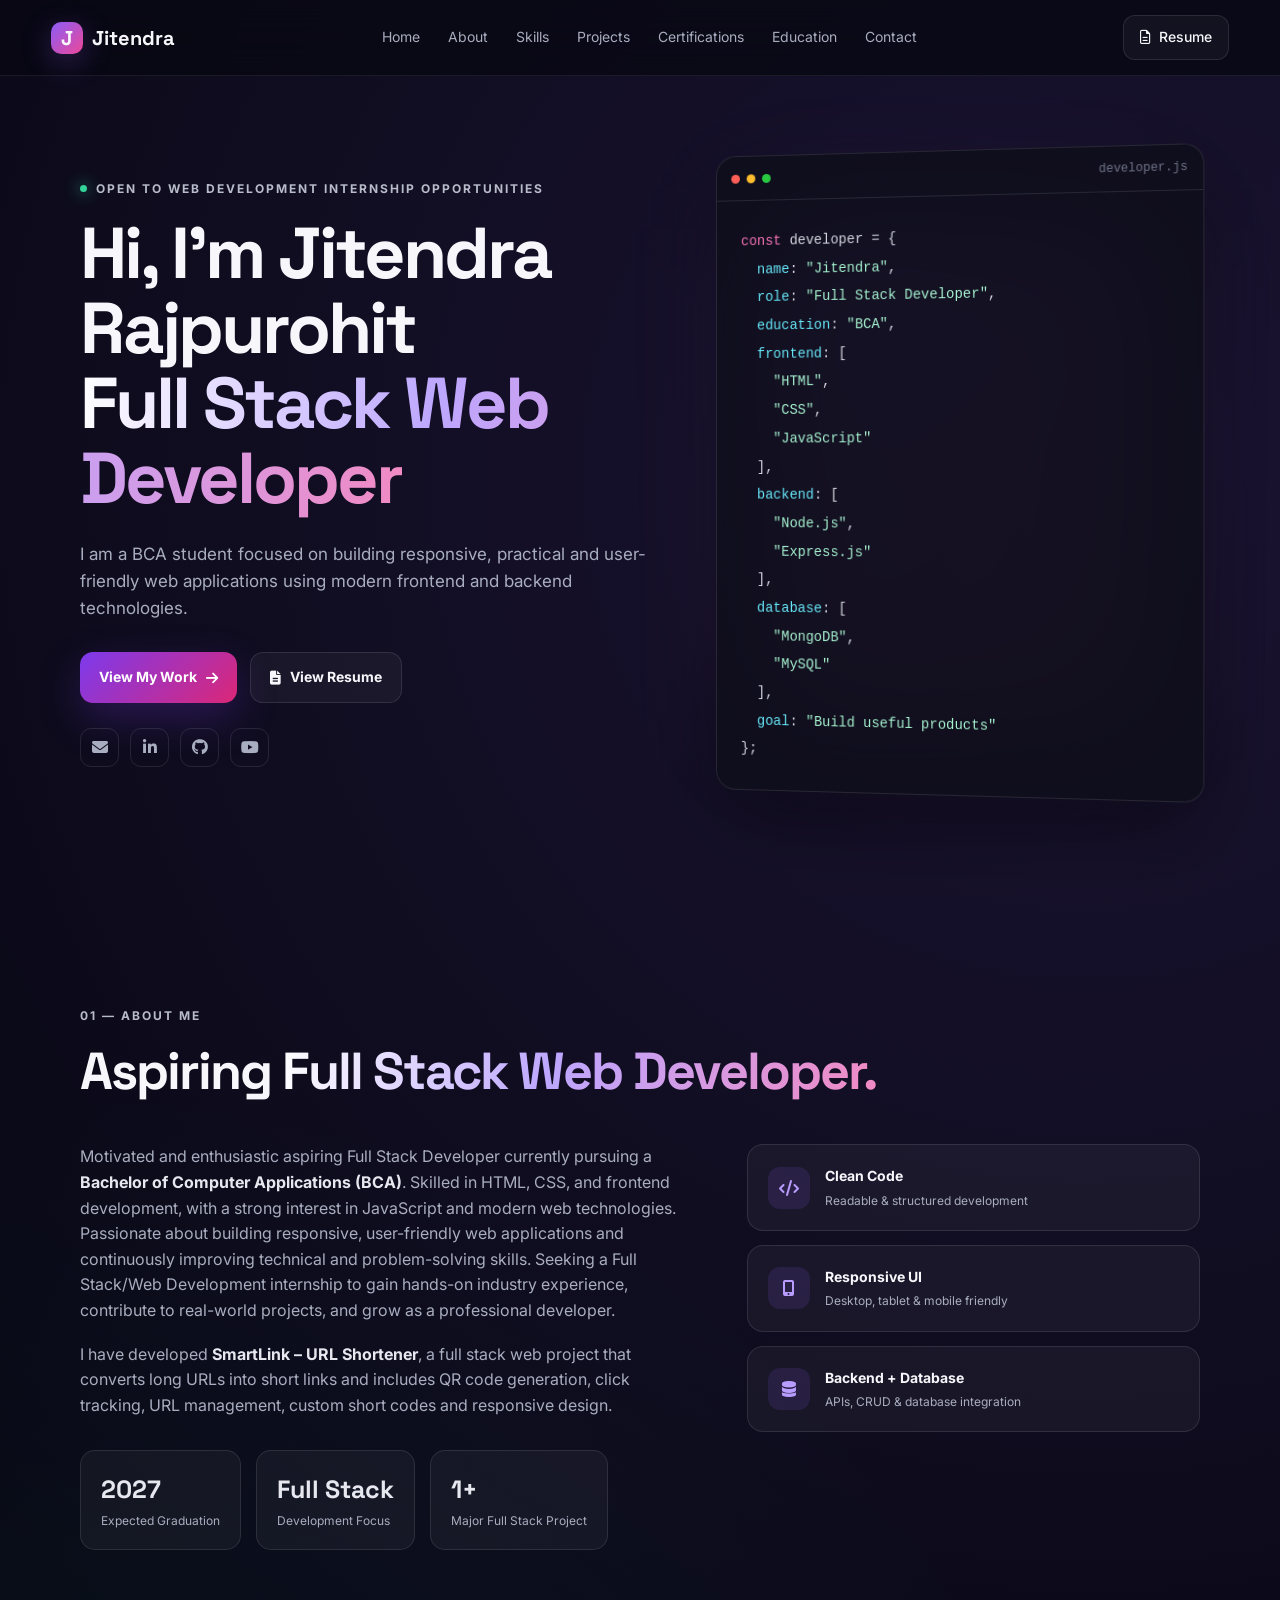
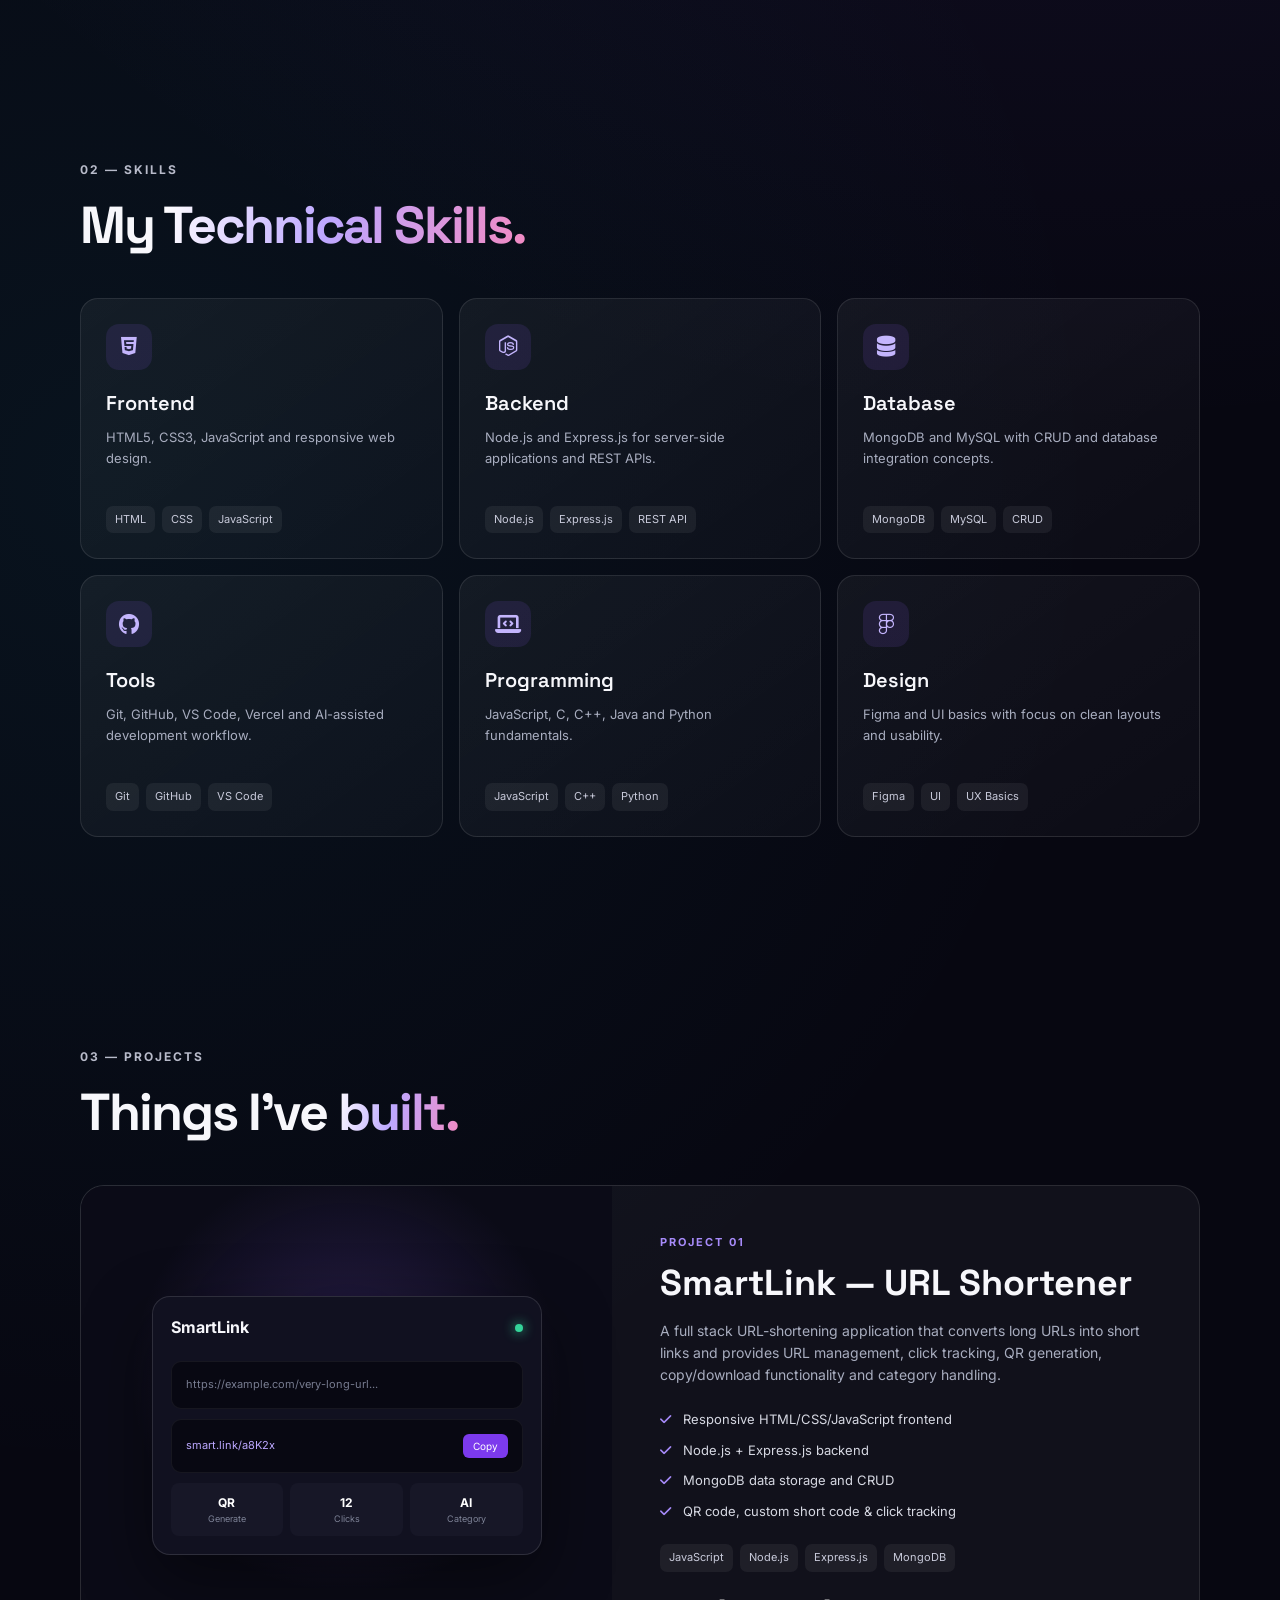
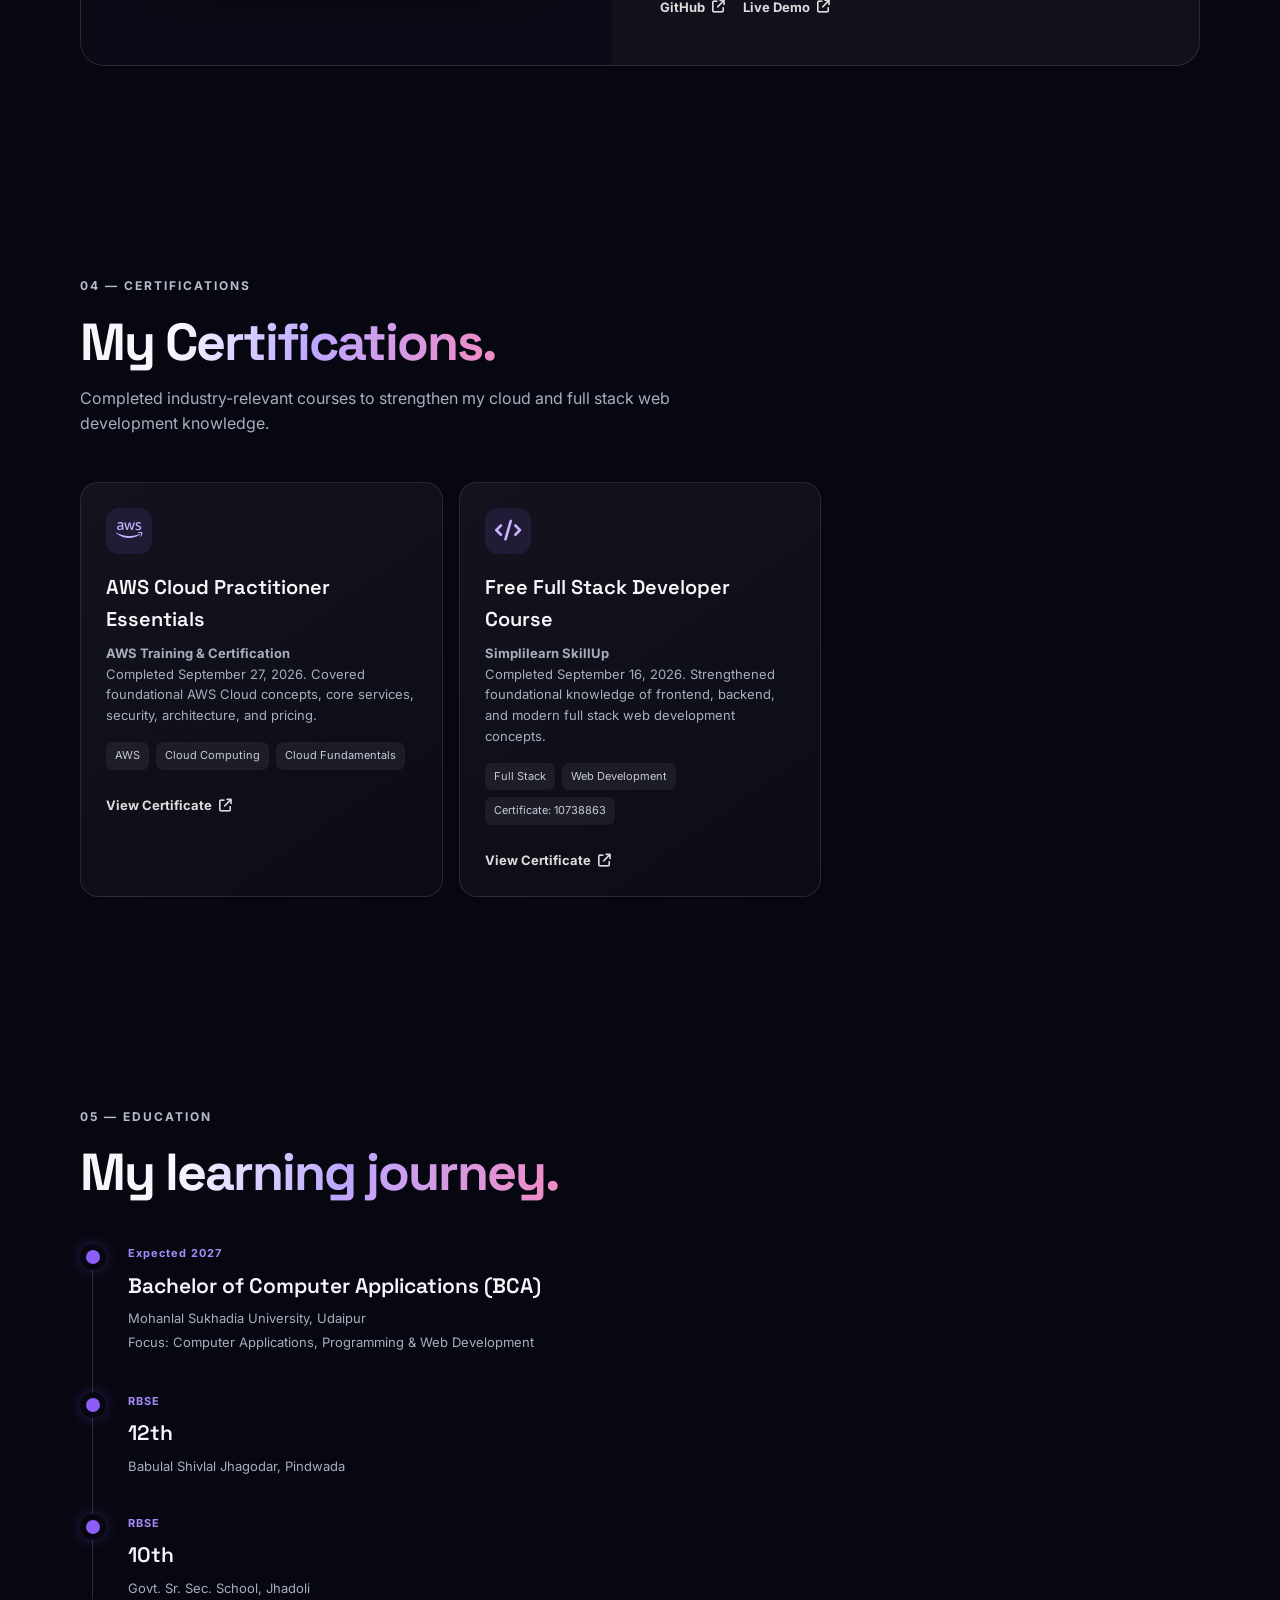
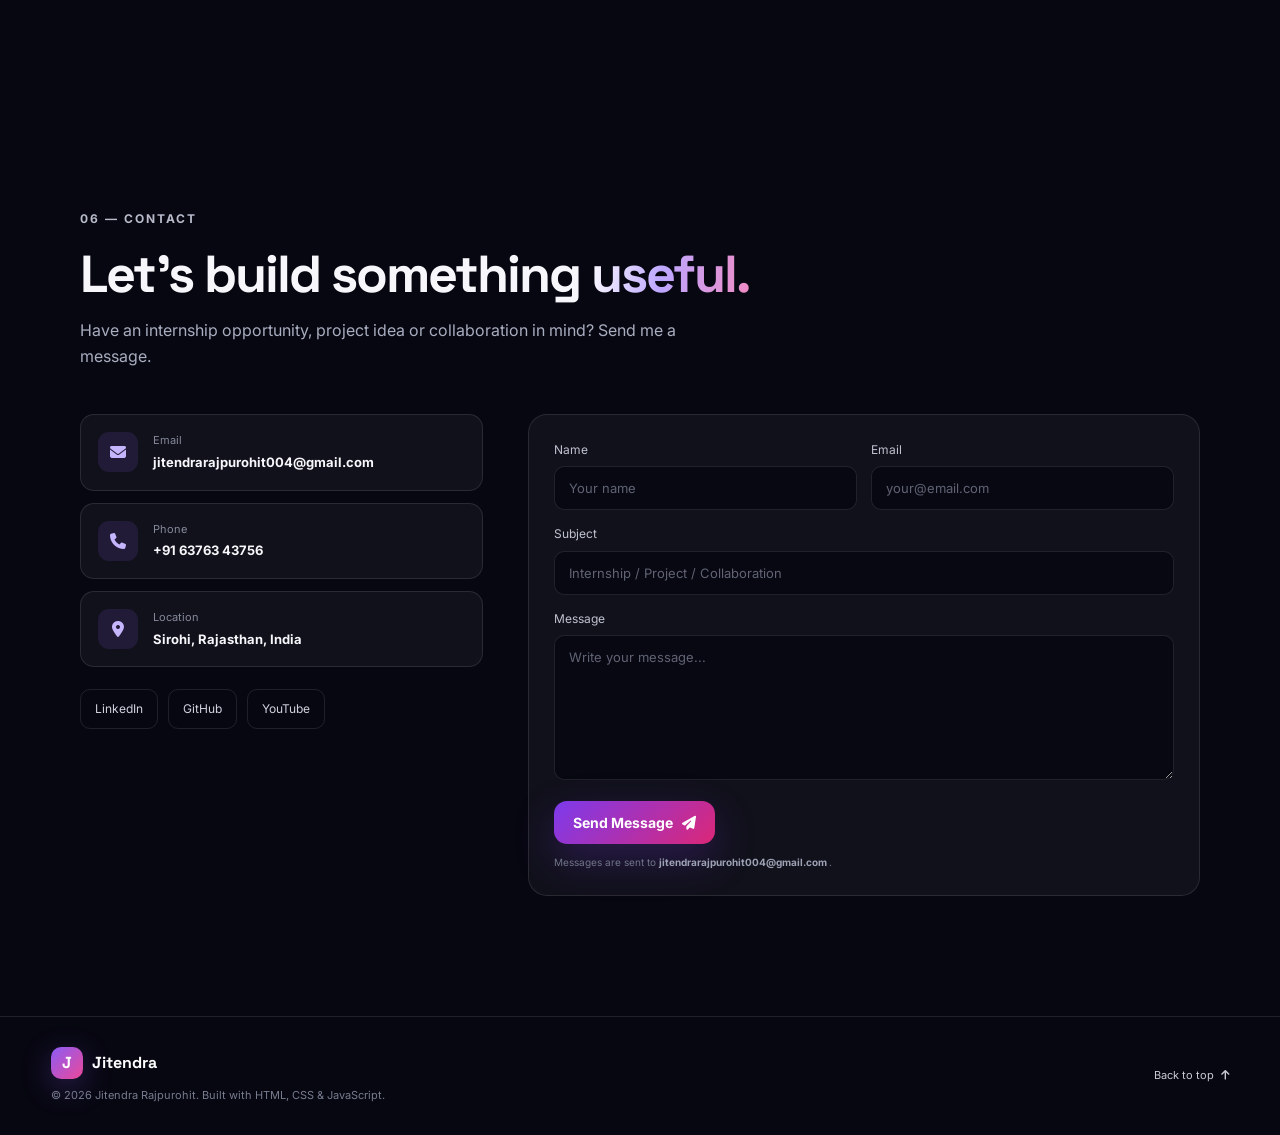
==== index.html @ e45a8050 "Update files" ====
<!doctype html>
<html lang="en">
  <head>
    <meta charset="UTF-8" />

    <meta name="viewport" content="width=device-width, initial-scale=1.0" />

    <meta
      name="description"
      content="Jitendra Rajpurohit - BCA student and aspiring Full Stack Web Developer. Explore my skills, projects, education and contact information."
    />

    <meta
      name="keywords"
      content="Jitendra Rajpurohit, Full Stack Web Developer, BCA Student, Web Developer, JavaScript, Node.js, Express.js, MongoDB"
    />

    <meta name="author" content="Jitendra Rajpurohit" />

    <meta name="robots" content="index, follow" />

    <title>Jitendra Rajpurohit | Full Stack Web Developer</title>

    <!-- ================= GOOGLE FONTS ================= -->
    <link rel="preconnect" href="https://fonts.googleapis.com" />
    <link rel="preconnect" href="https://fonts.gstatic.com" crossorigin />

    <link
      href="https://fonts.googleapis.com/css2?family=Inter:wght@400;500;600;700;800&family=Space+Grotesk:wght@500;600;700&display=swap"
      rel="stylesheet"
    />

    <!-- ================= FONT AWESOME ================= -->
    <link
      rel="stylesheet"
      href="https://cdnjs.cloudflare.com/ajax/libs/font-awesome/6.7.2/css/all.min.css"
    />

    <!-- ================= MAIN CSS ================= -->
    <link rel="stylesheet" href="style.css" />
  </head>

  <body>
    <!-- ================= SCROLL PROGRESS ================= -->
    <div class="progress" id="progress" aria-hidden="true"></div>

    <!-- ================= NAVBAR ================= -->
    <header class="navbar" id="navbar">
      <a class="brand" href="#home" aria-label="Jitendra Rajpurohit - Home">
        <span>J</span>
        Jitendra
      </a>

      <button
        class="menu-btn"
        id="menuBtn"
        type="button"
        aria-label="Open navigation menu"
        aria-expanded="false"
        aria-controls="navLinks"
      >
        <i class="fa-solid fa-bars" aria-hidden="true"></i>
      </button>

      <nav id="navLinks" aria-label="Main navigation">
        <a href="#home">Home</a>
        <a href="#about">About</a>
        <a href="#skills">Skills</a>
        <a href="#projects">Projects</a>
        <a href="#certifications">Certifications</a>
        <a href="#education">Education</a>
        <a href="#contact">Contact</a>
      </nav>

      <a class="nav-cta" href="resume.html">
        <i class="fa-regular fa-file-lines" aria-hidden="true"></i>
        Resume
      </a>
    </header>

    <main>
      <!-- ================= HERO ================= -->
      <section class="hero section" id="home">
        <div class="hero-content reveal">
          <p class="eyebrow">
            <span aria-hidden="true"></span>
            Open to Web Development Internship Opportunities
          </p>

          <h1>
            Hi, I'm
            <strong>Jitendra Rajpurohit</strong>
            <br />

            <span class="gradient-text"> Full Stack Web Developer </span>
          </h1>

          <p class="hero-text">
            I am a BCA student focused on building responsive, practical and
            user-friendly web applications using modern frontend and backend
            technologies.
          </p>

          <div class="hero-actions">
            <a class="btn primary" href="#projects">
              View My Work
              <i class="fa-solid fa-arrow-right" aria-hidden="true"></i>
            </a>

            <a class="btn secondary" href="/resume.html">
              <i class="fa-solid fa-file-lines" aria-hidden="true"></i>
              View Resume
            </a>
          </div>

          <div class="socials">
            <a
              href="mailto:jitendrarajpurohit004@gmail.com"
              aria-label="Send email to Jitendra"
            >
              <i class="fa-solid fa-envelope" aria-hidden="true"></i>
            </a>

            <a
              href="https://www.linkedin.com/in/jitendra-rajpurohit05"
              target="_blank"
              rel="noopener noreferrer"
              aria-label="Jitendra's LinkedIn profile"
            >
              <i class="fa-brands fa-linkedin-in" aria-hidden="true"></i>
            </a>

            <a
              href="https://github.com/Jitendra-razz05"
              target="_blank"
              rel="noopener noreferrer"
              aria-label="Jitendra's GitHub profile"
            >
              <i class="fa-brands fa-github" aria-hidden="true"></i>
            </a>

            <a
              href="https://youtube.com/@gaminghubyt05"
              target="_blank"
              rel="noopener noreferrer"
              aria-label="YouTube"
              title="YouTube"
            >
              <i class="fa-brands fa-youtube"></i>
            </a>
          </div>
        </div>

        <!-- ================= HERO CODE CARD ================= -->
        <div class="hero-card reveal">
          <div class="glow" aria-hidden="true"></div>

          <div class="code-window">
            <div class="window-bar">
              <span aria-hidden="true"></span>
              <span aria-hidden="true"></span>
              <span aria-hidden="true"></span>

              <small>developer.js</small>
            </div>

            <pre><code><span class="pink">const</span> developer = {
  <span class="key">name</span>: <span class="string">"Jitendra"</span>,
  <span class="key">role</span>: <span class="string">"Full Stack Developer"</span>,
  <span class="key">education</span>: <span class="string">"BCA"</span>,
  <span class="key">frontend</span>: [
    <span class="string">"HTML"</span>,
    <span class="string">"CSS"</span>,
    <span class="string">"JavaScript"</span>
  ],
  <span class="key">backend</span>: [
    <span class="string">"Node.js"</span>,
    <span class="string">"Express.js"</span>
  ],
  <span class="key">database</span>: [
    <span class="string">"MongoDB"</span>,
    <span class="string">"MySQL"</span>
  ],
  <span class="key">goal</span>: <span class="string">"Build useful products"</span>
};</code></pre>
          </div>
        </div>
      </section>

      <!-- ================= ABOUT ================= -->
      <section class="section" id="about">
        <div class="section-heading reveal">
          <p class="eyebrow">01 — About Me</p>

          <h2>
            Aspiring
            <span class="gradient-text"> Full Stack Web Developer. </span>
          </h2>
        </div>

        <div class="about-grid">
          <div class="about-copy reveal">
            <p>
              Motivated and enthusiastic aspiring Full Stack Developer currently
              pursuing a
              <strong>Bachelor of Computer Applications (BCA)</strong>. Skilled
              in HTML, CSS, and frontend development, with a strong interest in
              JavaScript and modern web technologies. Passionate about building
              responsive, user-friendly web applications and continuously
              improving technical and problem-solving skills. Seeking a Full
              Stack/Web Development internship to gain hands-on industry
              experience, contribute to real-world projects, and grow as a
              professional developer.
            </p>
            <p>
              I have developed
              <strong>SmartLink – URL Shortener</strong>, a full stack web
              project that converts long URLs into short links and includes QR
              code generation, click tracking, URL management, custom short
              codes and responsive design.
            </p>

            <div class="stats">
              <div>
                <strong>2027</strong>
                <span>Expected Graduation</span>
              </div>

              <div>
                <strong>Full Stack</strong>
                <span>Development Focus</span>
              </div>

              <div>
                <strong>1+</strong>
                <span>Major Full Stack Project</span>
              </div>
            </div>
          </div>

          <div class="about-panel reveal">
            <div class="mini-card">
              <i class="fa-solid fa-code" aria-hidden="true"></i>

              <div>
                <strong>Clean Code</strong>
                <span>Readable & structured development</span>
              </div>
            </div>

            <div class="mini-card">
              <i
                class="fa-solid fa-mobile-screen-button"
                aria-hidden="true"
              ></i>

              <div>
                <strong>Responsive UI</strong>
                <span>Desktop, tablet & mobile friendly</span>
              </div>
            </div>

            <div class="mini-card">
              <i class="fa-solid fa-database" aria-hidden="true"></i>

              <div>
                <strong>Backend + Database</strong>
                <span>APIs, CRUD & database integration</span>
              </div>
            </div>
          </div>
        </div>
      </section>

      <!-- ================= SKILLS ================= -->
      <section class="section" id="skills">
        <div class="section-heading reveal">
          <p class="eyebrow">02 — Skills</p>

          <h2>
            My
            <span class="gradient-text"> Technical Skills. </span>
          </h2>
        </div>

        <div class="skills-grid">
          <!-- FRONTEND -->
          <article class="skill-card reveal">
            <div class="icon">
              <i class="fa-brands fa-html5" aria-hidden="true"></i>
            </div>

            <h3>Frontend</h3>

            <p>HTML5, CSS3, JavaScript and responsive web design.</p>

            <div class="tags">
              <span>HTML</span>
              <span>CSS</span>
              <span>JavaScript</span>
            </div>
          </article>

          <!-- BACKEND -->
          <article class="skill-card reveal">
            <div class="icon">
              <i class="fa-brands fa-node-js" aria-hidden="true"></i>
            </div>

            <h3>Backend</h3>

            <p>
              Node.js and Express.js for server-side applications and REST APIs.
            </p>

            <div class="tags">
              <span>Node.js</span>
              <span>Express.js</span>
              <span>REST API</span>
            </div>
          </article>

          <!-- DATABASE -->
          <article class="skill-card reveal">
            <div class="icon">
              <i class="fa-solid fa-database" aria-hidden="true"></i>
            </div>

            <h3>Database</h3>

            <p>
              MongoDB and MySQL with CRUD and database integration concepts.
            </p>

            <div class="tags">
              <span>MongoDB</span>
              <span>MySQL</span>
              <span>CRUD</span>
            </div>
          </article>

          <!-- TOOLS -->
          <article class="skill-card reveal">
            <div class="icon">
              <i class="fa-brands fa-github" aria-hidden="true"></i>
            </div>

            <h3>Tools</h3>

            <p>
              Git, GitHub, VS Code, Vercel and AI-assisted development workflow.
            </p>

            <div class="tags">
              <span>Git</span>
              <span>GitHub</span>
              <span>VS Code</span>
            </div>
          </article>

          <!-- PROGRAMMING -->
          <article class="skill-card reveal">
            <div class="icon">
              <i class="fa-solid fa-laptop-code" aria-hidden="true"></i>
            </div>

            <h3>Programming</h3>

            <p>JavaScript, C, C++, Java and Python fundamentals.</p>

            <div class="tags">
              <span>JavaScript</span>
              <span>C++</span>
              <span>Python</span>
            </div>
          </article>

          <!-- DESIGN -->
          <article class="skill-card reveal">
            <div class="icon">
              <i class="fa-brands fa-figma" aria-hidden="true"></i>
            </div>

            <h3>Design</h3>

            <p>
              Figma and UI basics with focus on clean layouts and usability.
            </p>

            <div class="tags">
              <span>Figma</span>
              <span>UI</span>
              <span>UX Basics</span>
            </div>
          </article>
        </div>
      </section>

      <!-- ================= PROJECTS ================= -->
      <section class="section projects-section" id="projects">
        <div class="section-heading reveal">
          <p class="eyebrow">03 — Projects</p>

          <h2>
            Things I've
            <span class="gradient-text">built.</span>
          </h2>
        </div>

        <article class="project-card reveal">
          <!-- PROJECT VISUAL -->
          <div class="project-visual">
            <div class="project-ui">
              <div class="mock-top">
                <span>SmartLink</span>
                <span class="dot" aria-hidden="true"></span>
              </div>

              <div class="mock-box">https://example.com/very-long-url...</div>

              <div class="mock-short">
                <span>smart.link/a8K2x</span>

                <button type="button">Copy</button>
              </div>

              <div class="mock-stats">
                <span>
                  <b>QR</b>
                  Generate
                </span>

                <span>
                  <b>12</b>
                  Clicks
                </span>

                <span>
                  <b>AI</b>
                  Category
                </span>
              </div>
            </div>
          </div>

          <!-- PROJECT INFORMATION -->
          <div class="project-info">
            <p class="project-number">PROJECT 01</p>

            <h3>SmartLink — URL Shortener</h3>

            <p>
              A full stack URL-shortening application that converts long URLs
              into short links and provides URL management, click tracking, QR
              generation, copy/download functionality and category handling.
            </p>

            <ul class="project-features">
              <li>
                <i class="fa-solid fa-check" aria-hidden="true"></i>
                Responsive HTML/CSS/JavaScript frontend
              </li>

              <li>
                <i class="fa-solid fa-check" aria-hidden="true"></i>
                Node.js + Express.js backend
              </li>

              <li>
                <i class="fa-solid fa-check" aria-hidden="true"></i>
                MongoDB data storage and CRUD
              </li>

              <li>
                <i class="fa-solid fa-check" aria-hidden="true"></i>
                QR code, custom short code & click tracking
              </li>
            </ul>

            <div class="project-tech">
              <span>JavaScript</span>
              <span>Node.js</span>
              <span>Express.js</span>
              <span>MongoDB</span>
            </div>

            <div class="project-links">
              <a
                href="https://github.com/Jitendra-razz05/SmartLink-URL-Shortener"
                target="_blank"
                rel="noopener noreferrer"
              >
                GitHub
                <i
                  class="fa-solid fa-arrow-up-right-from-square"
                  aria-hidden="true"
                ></i>
              </a>

              <a
                href="https://smart-link-url-shortener-omega.vercel.app"
                target="_blank"
                rel="noopener noreferrer"
              >
                Live Demo
                <i
                  class="fa-solid fa-arrow-up-right-from-square"
                  aria-hidden="true"
                ></i>
              </a>
            </div>
          </div>
        </article>
      </section>

      <!-- ================= CERTIFICATIONS ================= -->
      <section class="section" id="certifications">
        <div class="section-heading reveal">
          <p class="eyebrow">04 — Certifications</p>

          <h2>
            My
            <span class="gradient-text"> Certifications. </span>
          </h2>

          <p>
            Completed industry-relevant courses to strengthen my cloud and full
            stack web development knowledge.
          </p>
        </div>

        <div class="skills-grid">
          <!-- AWS CERTIFICATION -->
          <article class="skill-card reveal">
            <div class="icon">
              <i class="fa-brands fa-aws" aria-hidden="true"></i>
            </div>

            <h3>AWS Cloud Practitioner Essentials</h3>

            <p>
              <strong>AWS Training &amp; Certification</strong><br />
              Completed September 27, 2026. Covered foundational AWS Cloud
              concepts, core services, security, architecture, and pricing.
            </p>

            <div class="tags">
              <span>AWS</span>
              <span>Cloud Computing</span>
              <span>Cloud Fundamentals</span>
            </div>

            <div class="project-links">
              <a
                href="certificate/AWS%20CEFT.pdf"
                target="_blank"
                rel="noopener noreferrer"
              >
                View Certificate
                <i
                  class="fa-solid fa-arrow-up-right-from-square"
                  aria-hidden="true"
                ></i>
              </a>
            </div>
          </article>

          <!-- SIMPLILEARN CERTIFICATION -->
          <article class="skill-card reveal">
            <div class="icon">
              <i class="fa-solid fa-code" aria-hidden="true"></i>
            </div>

            <h3>Free Full Stack Developer Course</h3>

            <p>
              <strong>Simplilearn SkillUp</strong><br />
              Completed September 16, 2026. Strengthened foundational knowledge
              of frontend, backend, and modern full stack web development
              concepts.
            </p>

            <div class="tags">
              <span>Full Stack</span>
              <span>Web Development</span>
              <span>Certificate: 10738863</span>
            </div>

            <div class="project-links">
              <a
                href="https://simpli-web.app.link/e/WE5pbqauN6b"
                target="_blank"
                rel="noopener noreferrer"
              >
                View Certificate
                <i
                  class="fa-solid fa-arrow-up-right-from-square"
                  aria-hidden="true"
                ></i>
              </a>
            </div>
          </article>
        </div>
      </section>

      <!-- ================= EDUCATION ================= -->
      <section class="section" id="education">
        <div class="section-heading reveal">
          <p class="eyebrow">05 — Education</p>

          <h2>
            My
            <span class="gradient-text"> learning journey. </span>
          </h2>
        </div>

        <div class="timeline reveal">
          <!-- BCA -->
          <div class="timeline-item">
            <span class="timeline-dot" aria-hidden="true"></span>

            <div class="timeline-date">Expected 2027</div>

            <div class="timeline-content">
              <h3>Bachelor of Computer Applications (BCA)</h3>

              <p>Mohanlal Sukhadia University, Udaipur</p>

              <small>
                Focus: Computer Applications, Programming & Web Development
              </small>
            </div>
          </div>

          <!-- 12TH -->
          <div class="timeline-item">
            <span class="timeline-dot" aria-hidden="true"></span>

            <div class="timeline-date">RBSE</div>

            <div class="timeline-content">
              <h3>12th</h3>

              <p>Babulal Shivlal Jhagodar, Pindwada</p>
            </div>
          </div>

          <!-- 10TH -->
          <div class="timeline-item">
            <span class="timeline-dot" aria-hidden="true"></span>

            <div class="timeline-date">RBSE</div>

            <div class="timeline-content">
              <h3>10th</h3>

              <p>Govt. Sr. Sec. School, Jhadoli</p>
            </div>
          </div>
        </div>
      </section>

      <!-- ================= CONTACT ================= -->
      <section class="section contact-section" id="contact">
        <div class="section-heading reveal">
          <p class="eyebrow">06 — Contact</p>

          <h2>
            Let's build something
            <span class="gradient-text"> useful. </span>
          </h2>

          <p>
            Have an internship opportunity, project idea or collaboration in
            mind? Send me a message.
          </p>
        </div>

        <div class="contact-grid">
          <!-- CONTACT INFORMATION -->
          <div class="contact-info reveal">
            <!-- EMAIL -->
            <a
              class="contact-item"
              href="mailto:jitendrarajpurohit004@gmail.com"
            >
              <i class="fa-solid fa-envelope" aria-hidden="true"></i>

              <div>
                <small>Email</small>
                <strong> jitendrarajpurohit004@gmail.com </strong>
              </div>
            </a>

            <!-- PHONE -->
            <a class="contact-item" href="tel:+916376343756">
              <i class="fa-solid fa-phone" aria-hidden="true"></i>

              <div>
                <small>Phone</small>
                <strong> +91 63763 43756 </strong>
              </div>
            </a>

            <!-- LOCATION -->
            <div class="contact-item">
              <i class="fa-solid fa-location-dot" aria-hidden="true"></i>

              <div>
                <small>Location</small>
                <strong> Sirohi, Rajasthan, India </strong>
              </div>
            </div>

            <!-- SOCIAL LINKS -->
            <div class="contact-social">
              <a
                href="https://www.linkedin.com/in/jitendra-rajpurohit05"
                target="_blank"
                rel="noopener noreferrer"
              >
                LinkedIn
              </a>

              <a
                href="https://github.com/Jitendra-razz05"
                target="_blank"
                rel="noopener noreferrer"
              >
                GitHub
              </a>

              <a
                href="https://youtube.com/@gaminghubyt05"
                target="_blank"
                rel="noopener noreferrer"
              >
                YouTube
              </a>
            </div>
          </div>

          <!-- ================= CONTACT FORM ================= -->
          <form
            class="contact-form reveal"
            action="https://formsubmit.co/jitendrarajpurohit004@gmail.com"
            method="POST"
          >
            <!-- EMAIL SUBJECT -->
            <input
              type="hidden"
              name="_subject"
              value="New Portfolio Message - Jitendra Rajpurohit"
            />

            <!-- EMAIL TEMPLATE -->
            <input type="hidden" name="_template" value="table" />

            <!--
              Keep CAPTCHA enabled by default.
              If you intentionally want to disable it,
              this can be changed later after testing.
            -->

            <!-- NAME + EMAIL -->
            <div class="form-row">
              <label>
                Name

                <input
                  type="text"
                  name="name"
                  placeholder="Your name"
                  autocomplete="name"
                  minlength="2"
                  required
                />
              </label>

              <label>
                Email

                <input
                  type="email"
                  name="email"
                  placeholder="your@email.com"
                  autocomplete="email"
                  required
                />
              </label>
            </div>

            <!-- SUBJECT -->
            <label>
              Subject

              <input
                type="text"
                name="subject"
                placeholder="Internship / Project / Collaboration"
                required
              />
            </label>

            <!-- MESSAGE -->
            <label>
              Message

              <textarea
                name="message"
                rows="6"
                placeholder="Write your message..."
                minlength="10"
                required
              ></textarea>
            </label>

            <!-- SUBMIT -->
            <button class="btn primary" type="submit">
              Send Message
              <i class="fa-solid fa-paper-plane" aria-hidden="true"></i>
            </button>

            <p class="form-note">
              Messages are sent to
              <strong> jitendrarajpurohit004@gmail.com </strong>.
            </p>
          </form>
        </div>
      </section>
    </main>

    <!-- ================= FOOTER ================= -->
    <footer>
      <div>
        <a class="brand" href="#home" aria-label="Back to home">
          <span>J</span>
          Jitendra
        </a>

        <p>
          © <span id="year"></span>
          Jitendra Rajpurohit. Built with HTML, CSS & JavaScript.
        </p>
      </div>

      <a class="back-top" href="#home">
        Back to top
        <i class="fa-solid fa-arrow-up" aria-hidden="true"></i>
      </a>
    </footer>

    <!-- ================= JAVASCRIPT ================= -->
    <script src="script.js"></script>
  </body>
</html>
---- style.css ----
/* =========================================================
   JITENDRA RAJPUROHIT - PORTFOLIO
   Modern Full Stack Developer Portfolio
   ========================================================= */

/* ==================== RESET ==================== */

* {
  margin: 0;
  padding: 0;
  box-sizing: border-box;
}

:root {
  --bg: #070711;
  --bg-soft: #0d0d19;

  --card: rgba(255, 255, 255, 0.045);
  --card-hover: rgba(255, 255, 255, 0.07);

  --line: rgba(255, 255, 255, 0.1);
  --line-hover: rgba(139, 92, 246, 0.45);

  --text: #f7f7fb;
  --muted: #a8adbf;
  --muted-dark: #777c90;

  --purple: #8b5cf6;
  --purple-dark: #7c3aed;
  --pink: #ec4899;
  --cyan: #22d3ee;
  --green: #34d399;

  --radius-sm: 10px;
  --radius-md: 15px;
  --radius-lg: 20px;
  --radius-xl: 25px;

  --transition: 0.3s ease;
}

html {
  scroll-behavior: smooth;
  scroll-padding-top: 90px;
}

body {
  min-height: 100vh;
  overflow-x: hidden;

  font-family: "Inter", Arial, sans-serif;
  line-height: 1.6;

  color: var(--text);

  background:
    radial-gradient(
      circle at 85% 8%,
      rgba(139, 92, 246, 0.15),
      transparent 28%
    ),
    radial-gradient(
      circle at 8% 35%,
      rgba(34, 211, 238, 0.06),
      transparent 25%
    ),
    var(--bg);
}

/* Text selection */

::selection {
  background: var(--purple);
  color: #fff;
}

/* Elements */

a {
  color: inherit;
  text-decoration: none;
}

button,
input,
textarea {
  font-family: inherit;
}

button {
  cursor: pointer;
}

img {
  max-width: 100%;
  display: block;
}

/* Better keyboard accessibility */

a:focus-visible,
button:focus-visible,
input:focus-visible,
textarea:focus-visible {
  outline: 2px solid var(--cyan);
  outline-offset: 3px;
}

/* ==================== COMMON ==================== */

.section {
  width: min(1120px, 92%);
  margin: 0 auto;
  padding: 105px 0;
}

.eyebrow {
  display: flex;
  align-items: center;

  margin-bottom: 18px;

  color: #b8bbca;

  font-size: 12px;
  font-weight: 700;

  text-transform: uppercase;
  letter-spacing: 2px;
}

.eyebrow > span {
  flex: 0 0 auto;

  width: 7px;
  height: 7px;

  margin-right: 9px;

  border-radius: 50%;

  background: var(--green);

  box-shadow: 0 0 15px var(--green);
}

.gradient-text {
  color: transparent;

  background: linear-gradient(
    100deg,
    #ffffff 0%,
    #bda7ff 45%,
    #f18ac3 100%
  );

  -webkit-background-clip: text;
  background-clip: text;
}

.section-heading {
  margin-bottom: 45px;
}

.section-heading h2 {
  font-family: "Space Grotesk", sans-serif;

  font-size: clamp(34px, 5vw, 52px);
  font-weight: 700;

  line-height: 1.08;
  letter-spacing: -2px;
}

.section-heading > p:last-child {
  max-width: 650px;

  margin-top: 16px;

  color: var(--muted);
}

/* ==================== SCROLL PROGRESS ==================== */

.progress {
  position: fixed;
  top: 0;
  left: 0;

  z-index: 1000;

  width: 0;
  height: 3px;

  background: linear-gradient(
    90deg,
    var(--cyan),
    var(--purple),
    var(--pink)
  );

  pointer-events: none;
}

/* =========================================================
   NAVBAR
   ========================================================= */

.navbar {
  position: fixed;
  top: 0;
  left: 0;
  right: 0;

  z-index: 999;

  height: 76px;

  display: flex;
  align-items: center;
  justify-content: space-between;

  padding: 0 max(4vw, 28px);

  background: rgba(7, 7, 17, 0.72);

  backdrop-filter: blur(18px);
  -webkit-backdrop-filter: blur(18px);

  border-bottom: 1px solid rgba(255, 255, 255, 0.07);
}

/* Brand */

.brand {
  display: inline-flex;
  align-items: center;

  gap: 9px;

  flex-shrink: 0;

  font-family: "Space Grotesk", sans-serif;
  font-size: 20px;
  font-weight: 700;
}

.brand span {
  width: 32px;
  height: 32px;

  display: grid;
  place-items: center;

  border-radius: 10px;

  background: linear-gradient(
    135deg,
    var(--purple),
    var(--pink)
  );

  box-shadow:
    0 8px 30px rgba(139, 92, 246, 0.3);
}

/* Navigation */

.navbar nav {
  display: flex;
  align-items: center;
  gap: 28px;
}

.navbar nav a {
  position: relative;

  color: var(--muted);

  font-size: 14px;

  transition: var(--transition);
}

.navbar nav a::after {
  content: "";

  position: absolute;

  left: 0;
  bottom: -7px;

  width: 0;
  height: 2px;

  border-radius: 10px;

  background: linear-gradient(
    90deg,
    var(--purple),
    var(--pink)
  );

  transition: width var(--transition);
}

.navbar nav a:hover,
.navbar nav a:focus-visible {
  color: #fff;
}

.navbar nav a:hover::after,
.navbar nav a:focus-visible::after {
  width: 100%;
}

/* Resume button */

.nav-cta {
  display: inline-flex;
  align-items: center;

  gap: 8px;

  flex-shrink: 0;

  padding: 10px 16px;

  border: 1px solid var(--line);
  border-radius: 12px;

  background: rgba(255, 255, 255, 0.04);

  font-size: 14px;
  font-weight: 500;

  transition: var(--transition);
}

.nav-cta:hover {
  border-color: var(--purple);

  background: rgba(139, 92, 246, 0.1);

  transform: translateY(-2px);
}

/* Mobile menu button */

.menu-btn {
  display: none;

  width: 40px;
  height: 40px;

  border: 0;
  border-radius: 10px;

  background: transparent;

  color: #fff;

  font-size: 22px;
}

/* =========================================================
   HERO
   ========================================================= */

.hero {
  min-height: 100vh;

  display: grid;

  grid-template-columns: 1.08fr 0.92fr;

  align-items: center;

  gap: 55px;

  padding-top: 150px;
}

.hero-content {
  position: relative;
}

.hero h1 {
  font-family: "Space Grotesk", sans-serif;

  font-size: clamp(42px, 6vw, 72px);
  font-weight: 700;

  line-height: 1.04;

  letter-spacing: -3px;
}

.hero h1 strong {
  font-weight: 700;
}

.hero-text {
  max-width: 650px;

  margin: 25px 0 30px;

  color: var(--muted);

  font-size: 17px;
}

/* Hero actions */

.hero-actions {
  display: flex;
  flex-wrap: wrap;

  gap: 13px;
}

.btn {
  display: inline-flex;
  align-items: center;
  justify-content: center;

  gap: 9px;

  padding: 13px 19px;

  border: 1px solid var(--line);
  border-radius: 13px;

  font-size: 14px;
  font-weight: 700;

  transition: var(--transition);
}

.btn:hover {
  transform: translateY(-3px);
}

.btn.primary {
  border: 0;

  background: linear-gradient(
    135deg,
    var(--purple-dark),
    #db2777
  );

  color: #fff;

  box-shadow:
    0 15px 40px rgba(124, 58, 237, 0.25);
}

.btn.primary:hover {
  box-shadow:
    0 18px 45px rgba(124, 58, 237, 0.4);
}

.btn.secondary {
  background: rgba(255, 255, 255, 0.045);
}

.btn.secondary:hover {
  border-color: var(--purple);

  background: rgba(139, 92, 246, 0.08);
}

/* Social icons */

.socials {
  display: flex;

  gap: 11px;

  margin-top: 25px;
}

.socials a {
  width: 39px;
  height: 39px;

  display: grid;
  place-items: center;

  border: 1px solid var(--line);
  border-radius: 11px;

  color: var(--muted);

  transition: var(--transition);
}

.socials a:hover {
  color: #fff;

  border-color: var(--purple);

  background: rgba(139, 92, 246, 0.1);

  transform: translateY(-3px);
}

/* =========================================================
   HERO CODE WINDOW
   ========================================================= */

.hero-card {
  position: relative;

  min-width: 0;
}

.glow {
  position: absolute;

  inset: 12%;

  z-index: -1;

  background: linear-gradient(
    135deg,
    rgba(139, 92, 246, 0.35),
    rgba(236, 72, 153, 0.16)
  );

  filter: blur(60px);

  pointer-events: none;
}

.code-window {
  overflow: hidden;

  border: 1px solid var(--line);
  border-radius: 20px;

  background: rgba(13, 13, 25, 0.85);

  box-shadow:
    0 30px 90px rgba(0, 0, 0, 0.45);

  transform:
    perspective(1000px)
    rotateY(-5deg);

  transition:
    transform 0.4s ease,
    border-color 0.3s ease;
}

.code-window:hover {
  transform:
    perspective(1000px)
    rotateY(0deg)
    translateY(-5px);

  border-color: var(--line-hover);
}

.window-bar {
  height: 45px;

  display: flex;
  align-items: center;

  gap: 7px;

  padding: 0 15px;

  border-bottom: 1px solid var(--line);
}

.window-bar > span {
  flex: 0 0 auto;

  width: 9px;
  height: 9px;

  border-radius: 50%;

  background: #555;
}

.window-bar > span:first-child {
  background: #ff5f57;
}

.window-bar > span:nth-child(2) {
  background: #ffbd2e;
}

.window-bar > span:nth-child(3) {
  background: #28c840;
}

.window-bar small {
  margin-left: auto;

  color: #6f7488;

  font:
    12px
    Consolas,
    monospace;
}

.code-window pre {
  max-width: 100%;

  padding: 27px 25px;

  overflow-x: auto;

  color: #d6d8e2;

  font:
    14px / 2.05
    Consolas,
    monospace;
}

.pink {
  color: #f472b6;
}

.key {
  color: #67e8f9;
}

.string {
  color: #a7f3d0;
}

/* =========================================================
   ABOUT
   ========================================================= */

.about-grid {
  display: grid;

  grid-template-columns: 1.15fr 0.85fr;

  gap: 55px;

  align-items: start;
}

.about-copy > p {
  margin-bottom: 18px;

  color: var(--muted);

  font-size: 16px;
}

.about-copy strong {
  color: #e7e8ef;
}

/* Stats */

.stats {
  display: flex;
  flex-wrap: wrap;

  gap: 15px;

  margin-top: 32px;
}

.stats div {
  min-width: 145px;

  padding: 18px 20px;

  border: 1px solid var(--line);
  border-radius: 15px;

  background: var(--card);

  transition: var(--transition);
}

.stats div:hover {
  border-color: var(--line-hover);

  background: var(--card-hover);

  transform: translateY(-4px);
}

.stats strong {
  display: block;

  font-family: "Space Grotesk", sans-serif;

  font-size: 25px;
  font-weight: 700;
}

.stats span {
  display: block;

  margin-top: 2px;

  color: var(--muted);

  font-size: 12px;
}

/* About cards */

.about-panel {
  display: grid;

  gap: 14px;
}

.mini-card {
  display: flex;
  align-items: center;

  gap: 15px;

  padding: 20px;

  border: 1px solid var(--line);
  border-radius: 16px;

  background: var(--card);

  transition: var(--transition);
}

.mini-card:hover {
  border-color: var(--line-hover);

  background: var(--card-hover);

  transform: translateX(5px);
}

.mini-card > i {
  flex: 0 0 auto;

  width: 42px;
  height: 42px;

  display: grid;
  place-items: center;

  border-radius: 12px;

  background: rgba(139, 92, 246, 0.13);

  color: #b89cff;
}

.mini-card strong {
  display: block;

  font-size: 14px;
}

.mini-card span {
  display: block;

  margin-top: 3px;

  color: var(--muted);

  font-size: 12px;
}

/* =========================================================
   SKILLS
   ========================================================= */

.skills-grid {
  display: grid;

  grid-template-columns: repeat(3, 1fr);

  gap: 16px;
}

.skill-card {
  position: relative;

  min-width: 0;

  padding: 25px;

  overflow: hidden;

  border: 1px solid var(--line);
  border-radius: 18px;

  background:
    linear-gradient(
      145deg,
      rgba(255, 255, 255, 0.05),
      rgba(255, 255, 255, 0.025)
    );

  transition: var(--transition);
}

.skill-card::before {
  content: "";

  position: absolute;

  top: 0;
  left: 0;

  width: 100%;
  height: 2px;

  background: linear-gradient(
    90deg,
    transparent,
    var(--purple),
    var(--pink),
    transparent
  );

  opacity: 0;

  transition: opacity var(--transition);
}

.skill-card:hover {
  border-color: var(--line-hover);

  background: var(--card-hover);

  transform: translateY(-7px);
}

.skill-card:hover::before {
  opacity: 1;
}

.icon {
  width: 46px;
  height: 46px;

  display: grid;
  place-items: center;

  border-radius: 13px;

  background: rgba(139, 92, 246, 0.12);

  color: #c4b5fd;

  font-size: 21px;
}

.skill-card h3 {
  margin: 17px 0 8px;

  font-family: "Space Grotesk", sans-serif;

  font-size: 20px;
  font-weight: 600;
}

.skill-card p {
  min-height: 63px;

  color: var(--muted);

  font-size: 13px;
}

/* Tags */

.tags,
.project-tech {
  display: flex;
  flex-wrap: wrap;

  gap: 7px;

  margin-top: 16px;
}

.tags span,
.project-tech span {
  padding: 5px 9px;

  border-radius: 7px;

  background: rgba(255, 255, 255, 0.06);

  color: #c8cada;

  font-size: 11px;

  transition: var(--transition);
}

.tags span:hover,
.project-tech span:hover {
  background: rgba(139, 92, 246, 0.15);

  color: #fff;
}

/* =========================================================
   PROJECT
   ========================================================= */

.project-card {
  display: grid;

  grid-template-columns: 0.95fr 1.05fr;

  overflow: hidden;

  border: 1px solid var(--line);
  border-radius: 24px;

  background: var(--card);

  transition: var(--transition);
}

.project-card:hover {
  border-color: var(--line-hover);

  box-shadow:
    0 25px 80px rgba(0, 0, 0, 0.25);
}

/* Project visual */

.project-visual {
  min-height: 450px;

  display: grid;
  place-items: center;

  padding: 45px;

  background:
    radial-gradient(
      circle at 50% 40%,
      rgba(139, 92, 246, 0.24),
      transparent 55%
    ),
    #0b0b17;
}

.project-ui {
  width: min(390px, 100%);

  padding: 18px;

  border: 1px solid rgba(255, 255, 255, 0.12);
  border-radius: 18px;

  background: #111120;

  box-shadow:
    0 25px 70px rgba(0, 0, 0, 0.45);

  transition: transform 0.4s ease;
}

.project-card:hover .project-ui {
  transform: translateY(-5px);
}

.mock-top {
  display: flex;
  align-items: center;
  justify-content: space-between;

  margin-bottom: 20px;

  font-weight: 700;
}

.dot {
  width: 8px;
  height: 8px;

  border-radius: 50%;

  background: var(--green);

  box-shadow:
    0 0 12px var(--green);
}

.mock-box,
.mock-short {
  margin-bottom: 10px;

  padding: 14px;

  border: 1px solid rgba(255, 255, 255, 0.06);
  border-radius: 10px;

  background: #080812;

  color: #777c90;

  font-size: 11px;
}

.mock-box {
  overflow: hidden;

  text-overflow: ellipsis;

  white-space: nowrap;
}

.mock-short {
  display: flex;
  align-items: center;
  justify-content: space-between;

  gap: 10px;

  color: #bca8ff;
}

.mock-short span {
  min-width: 0;

  overflow: hidden;

  text-overflow: ellipsis;

  white-space: nowrap;
}

.mock-short button {
  flex-shrink: 0;

  border: 0;
  border-radius: 6px;

  padding: 6px 10px;

  background: var(--purple-dark);

  color: #fff;

  font-size: 10px;
}

.mock-stats {
  display: grid;

  grid-template-columns: repeat(3, 1fr);

  gap: 7px;
}

.mock-stats span {
  padding: 10px 6px;

  border-radius: 8px;

  background: #171727;

  color: #7e8397;

  font-size: 9px;

  text-align: center;
}

.mock-stats b {
  display: block;

  color: #fff;

  font-size: 12px;
}

/* Project information */

.project-info {
  padding: 48px;

  min-width: 0;
}

.project-number {
  color: #a78bfa;

  font-size: 11px;
  font-weight: 700;

  letter-spacing: 2px;
}

.project-info h3 {
  margin: 12px 0 16px;

  font-family: "Space Grotesk", sans-serif;

  font-size: 36px;
  font-weight: 700;

  line-height: 1.1;
}

.project-info > p:not(.project-number) {
  color: var(--muted);

  font-size: 14px;
}

/* Features */

.project-features {
  list-style: none;

  margin: 22px 0;
}

.project-features li {
  margin: 10px 0;

  color: #d6d8e2;

  font-size: 13px;
}

.project-features i {
  margin-right: 8px;

  color: #a78bfa;
}

/* Project links */

.project-links {
  display: flex;
  flex-wrap: wrap;

  gap: 18px;

  margin-top: 25px;
}

.project-links a {
  display: inline-flex;
  align-items: center;

  gap: 7px;

  color: #ddd;

  font-size: 13px;
  font-weight: 700;

  transition: var(--transition);
}

.project-links a:hover {
  color: #c4b5fd;

  transform: translateY(-2px);
}

/* =========================================================
   EDUCATION TIMELINE
   ========================================================= */

.timeline {
  margin-left: 12px;

  padding-left: 35px;

  border-left: 1px solid rgba(255, 255, 255, 0.15);
}

.timeline-item {
  position: relative;

  padding-bottom: 38px;
}

.timeline-item:last-child {
  padding-bottom: 0;
}

.timeline-dot {
  position: absolute;

  top: 5px;
  left: -42px;

  width: 14px;
  height: 14px;

  border-radius: 50%;

  background: var(--purple);

  box-shadow:
    0 0 0 6px var(--bg),
    0 0 18px var(--purple);
}

.timeline-date {
  color: #a78bfa;

  font-size: 11px;
  font-weight: 700;

  letter-spacing: 1px;
}

.timeline-content h3 {
  margin: 6px 0;

  font-family: "Space Grotesk", sans-serif;

  font-size: 21px;
  font-weight: 600;
}

.timeline-content p,
.timeline-content small {
  color: var(--muted);

  font-size: 13px;
}

/* =========================================================
   CONTACT
   ========================================================= */

.contact-section {
  padding-bottom: 120px;
}

.contact-grid {
  display: grid;

  grid-template-columns: 0.75fr 1.25fr;

  gap: 45px;
}

.contact-info {
  display: grid;

  align-content: start;

  gap: 12px;
}

.contact-item {
  display: flex;
  align-items: center;

  gap: 15px;

  padding: 17px;

  border: 1px solid var(--line);
  border-radius: 14px;

  background: var(--card);

  transition: var(--transition);
}

.contact-item:hover {
  border-color: var(--line-hover);

  background: var(--card-hover);

  transform: translateX(4px);
}

.contact-item > i {
  flex: 0 0 auto;

  width: 40px;
  height: 40px;

  display: grid;
  place-items: center;

  border-radius: 11px;

  background: rgba(139, 92, 246, 0.13);

  color: #c4b5fd;
}

.contact-item small {
  display: block;

  color: #85899b;

  font-size: 11px;
}

.contact-item strong {
  display: block;

  margin-top: 2px;

  font-size: 13px;

  word-break: break-word;
}

/* Social contact buttons */

.contact-social {
  display: flex;

  gap: 10px;

  margin-top: 10px;
}

.contact-social a {
  padding: 9px 14px;

  border: 1px solid var(--line);
  border-radius: 10px;

  color: #cfd1dc;

  font-size: 12px;

  transition: var(--transition);
}

.contact-social a:hover {
  border-color: var(--purple);

  background: rgba(139, 92, 246, 0.08);

  color: #fff;
}

/* Contact form */

.contact-form {
  padding: 25px;

  border: 1px solid var(--line);
  border-radius: 19px;

  background: var(--card);
}

.form-row {
  display: grid;

  grid-template-columns: 1fr 1fr;

  gap: 14px;
}

.contact-form label {
  display: block;

  margin-bottom: 14px;

  color: #bfc2d0;

  font-size: 12px;
}

.contact-form input,
.contact-form textarea {
  width: 100%;

  margin-top: 7px;

  padding: 13px 14px;

  outline: none;

  border: 1px solid rgba(255, 255, 255, 0.1);
  border-radius: 10px;

  background: #080812;

  color: #fff;

  font:
    13px
    "Inter",
    sans-serif;

  resize: vertical;

  transition: var(--transition);
}

.contact-form input::placeholder,
.contact-form textarea::placeholder {
  color: #5f6374;
}

.contact-form input:focus,
.contact-form textarea:focus {
  border-color: var(--purple);

  background: #0a0a16;

  box-shadow:
    0 0 0 3px rgba(139, 92, 246, 0.08);
}

.contact-form textarea {
  min-height: 145px;
}

.contact-form .btn {
  margin-top: 2px;
}

.form-note {
  margin-top: 10px;

  color: #707588;

  font-size: 10px;
}

.form-note strong {
  color: #9ca1b4;
}

/* =========================================================
   FOOTER
   ========================================================= */

footer {
  display: flex;
  align-items: center;
  justify-content: space-between;

  gap: 20px;

  padding: 30px 4vw;

  border-top: 1px solid var(--line);

  color: #777c8f;

  font-size: 11px;
}

footer .brand {
  margin-bottom: 8px;

  color: #fff;

  font-size: 16px;
}

footer p {
  max-width: 500px;
}

.back-top {
  display: inline-flex;
  align-items: center;

  gap: 7px;

  color: #c9cad4;

  transition: var(--transition);
}

.back-top:hover {
  color: #fff;

  transform: translateY(-2px);
}

/* =========================================================
   REVEAL ANIMATION
   ========================================================= */

.reveal {
  opacity: 0;

  transform: translateY(25px);

  transition:
    opacity 0.7s ease,
    transform 0.7s ease;
}

.reveal.visible {
  opacity: 1;

  transform: translateY(0);
}

/* =========================================================
   TABLET
   ========================================================= */

@media (max-width: 950px) {
  .navbar nav {
    gap: 20px;
  }

  .hero {
    grid-template-columns: 1fr 1fr;

    gap: 30px;
  }

  .hero h1 {
    font-size: clamp(40px, 5.5vw, 60px);
  }

  .about-grid {
    gap: 30px;
  }

  .project-info {
    padding: 38px;
  }

  .contact-grid {
    gap: 30px;
  }
}

/* =========================================================
   MOBILE / TABLET
   ========================================================= */

@media (max-width: 850px) {
  /* Navbar */

  .navbar nav {
    display: none;

    position: absolute;

    top: 76px;
    left: 0;
    right: 0;

    flex-direction: column;
    align-items: stretch;

    gap: 0;

    padding: 12px 7% 20px;

    background: rgba(7, 7, 17, 0.97);

    border-bottom: 1px solid var(--line);

    backdrop-filter: blur(18px);
    -webkit-backdrop-filter: blur(18px);
  }

  .navbar nav.open {
    display: flex;
  }

  .navbar nav a {
    padding: 12px 0;

    border-bottom: 1px solid rgba(255, 255, 255, 0.05);
  }

  .navbar nav a:last-child {
    border-bottom: 0;
  }

  .navbar nav a::after {
    display: none;
  }

  .menu-btn {
    display: grid;
    place-items: center;

    margin-left: auto;
    margin-right: 12px;
  }

  .nav-cta {
    display: none;
  }

  /* Hero */

  .hero {
    min-height: auto;

    grid-template-columns: 1fr;

    padding-top: 130px;
  }

  .hero-card {
    display: none;
  }

  /* About */

  .about-grid {
    grid-template-columns: 1fr;
  }

  /* Skills */

  .skills-grid {
    grid-template-columns: repeat(2, 1fr);
  }

  /* Project */

  .project-card {
    grid-template-columns: 1fr;
  }

  .project-visual {
    min-height: 330px;
  }

  .project-info {
    padding: 32px;
  }

  /* Contact */

  .contact-grid {
    grid-template-columns: 1fr;
  }
}

/* =========================================================
   SMALL MOBILE
   ========================================================= */

@media (max-width: 560px) {
  .section {
    width: min(92%, 500px);

    padding: 75px 0;
  }

  /* Navbar */

  .navbar {
    height: 70px;

    padding: 0 5%;
  }

  .navbar nav {
    top: 70px;
  }

  /* Typography */

  .hero h1 {
    font-size: clamp(39px, 12vw, 54px);

    letter-spacing: -2px;
  }

  .hero-text {
    font-size: 15px;
  }

  .section-heading {
    margin-bottom: 32px;
  }

  .section-heading h2 {
    font-size: 34px;

    letter-spacing: -1.5px;
  }

  /* Buttons */

  .hero-actions {
    flex-direction: column;

    align-items: stretch;
  }

  .hero-actions .btn {
    width: 100%;
  }

  /* Skills */

  .skills-grid {
    grid-template-columns: 1fr;
  }

  .skill-card p {
    min-height: auto;
  }

  /* Stats */

  .stats {
    display: grid;

    grid-template-columns: 1fr 1fr;
  }

  .stats div {
    min-width: 0;
  }

  .stats div:last-child {
    grid-column: 1 / -1;
  }

  /* Project */

  .project-visual {
    min-height: 280px;

    padding: 22px;
  }

  .project-ui {
    width: 100%;
  }

  .project-info {
    padding: 28px 22px;
  }

  .project-info h3 {
    font-size: 29px;
  }

  .project-links {
    gap: 12px;
  }

  /* Contact */

  .form-row {
    grid-template-columns: 1fr;
  }

  .contact-form {
    padding: 20px;
  }

  .contact-item strong {
    font-size: 12px;
  }

  /* Timeline */

  .timeline {
    margin-left: 8px;

    padding-left: 25px;
  }

  .timeline-dot {
    left: -33px;
  }

  /* Footer */

  footer {
    flex-direction: column;

    align-items: flex-start;

    padding: 28px 5%;
  }
}

/* =========================================================
   VERY SMALL DEVICES
   ========================================================= */

@media (max-width: 380px) {
  .brand {
    font-size: 18px;
  }

  .brand span {
    width: 30px;
    height: 30px;
  }

  .hero h1 {
    font-size: 38px;
  }

  .stats {
    grid-template-columns: 1fr;
  }

  .stats div:last-child {
    grid-column: auto;
  }

  .project-info h3 {
    font-size: 26px;
  }

  .mock-stats {
    gap: 4px;
  }

  .mock-stats span {
    font-size: 8px;
  }
}

/* =========================================================
   REDUCED MOTION
   ========================================================= */

@media (prefers-reduced-motion: reduce) {
  html {
    scroll-behavior: auto;
  }

  *,
  *::before,
  *::after {
    animation-duration: 0.01ms !important;
    animation-iteration-count: 1 !important;
    transition-duration: 0.01ms !important;
  }

  .reveal {
    opacity: 1;
    transform: none;
  }
}
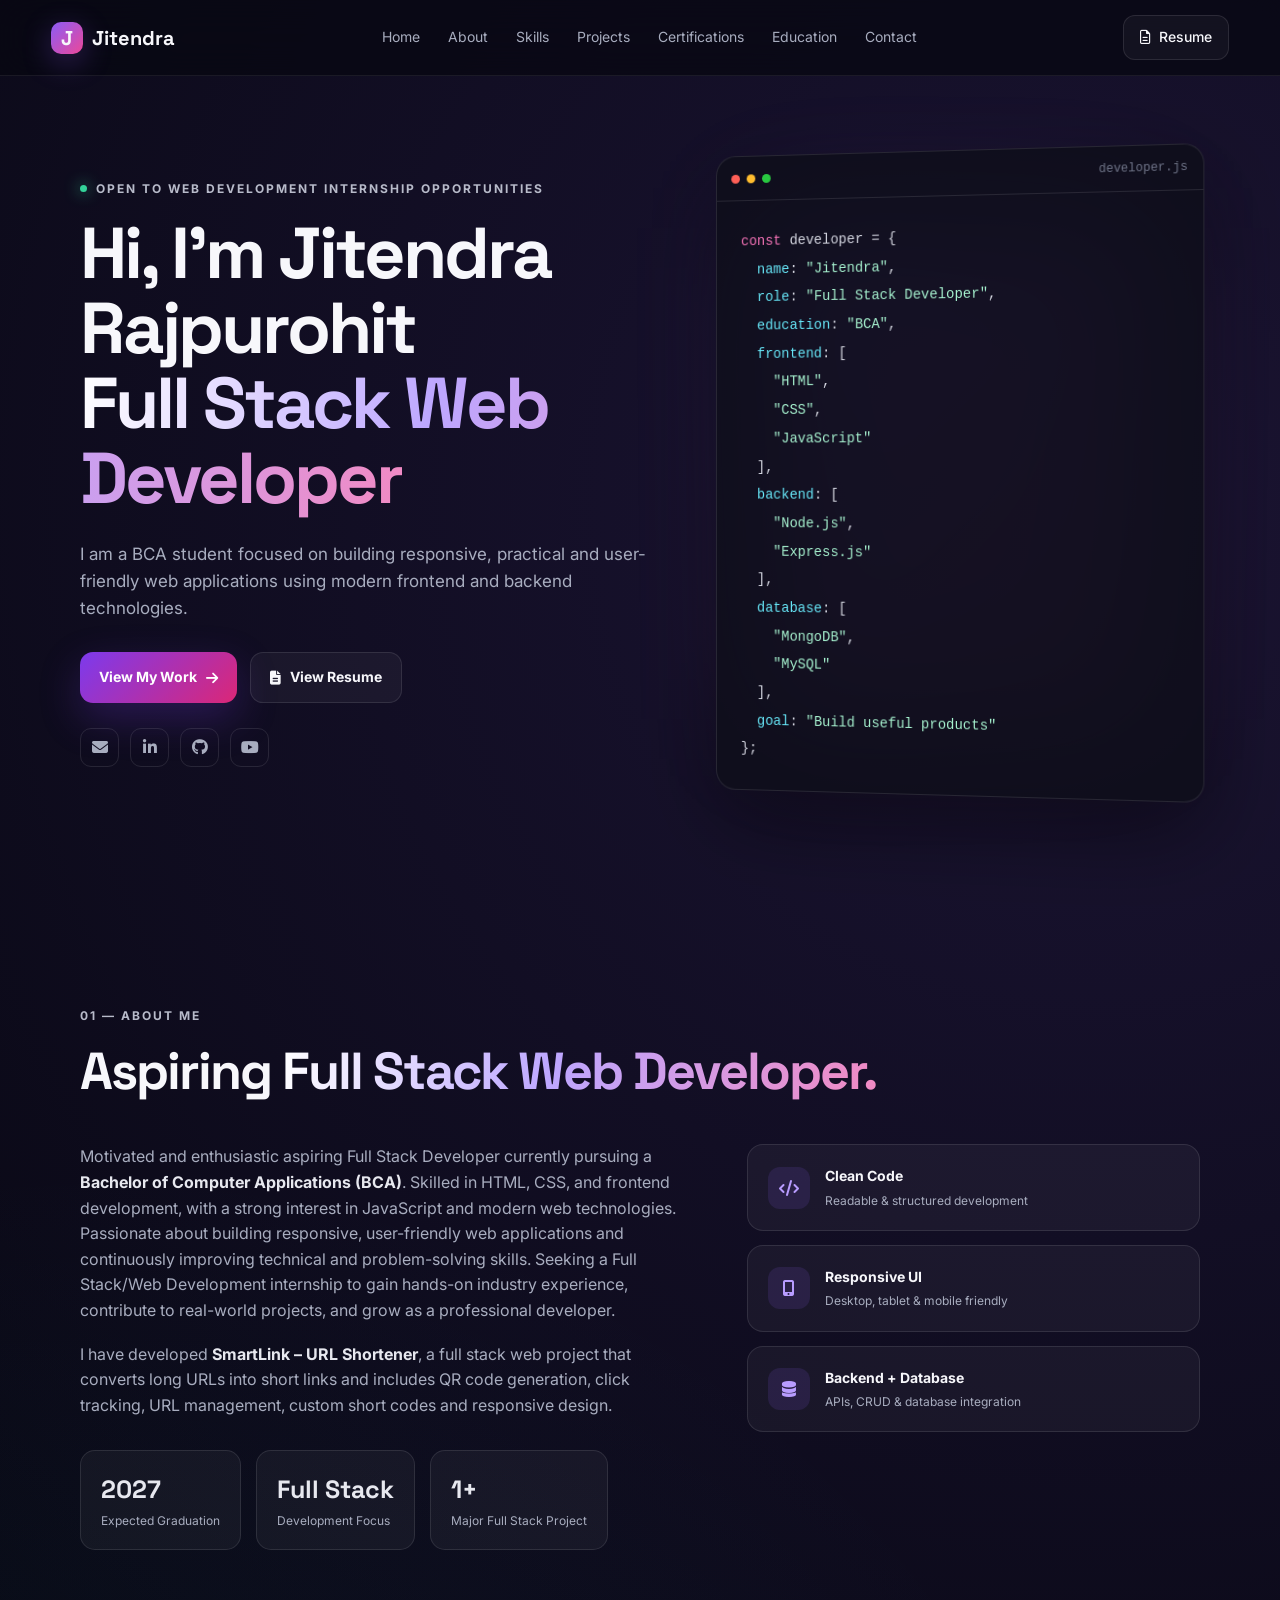
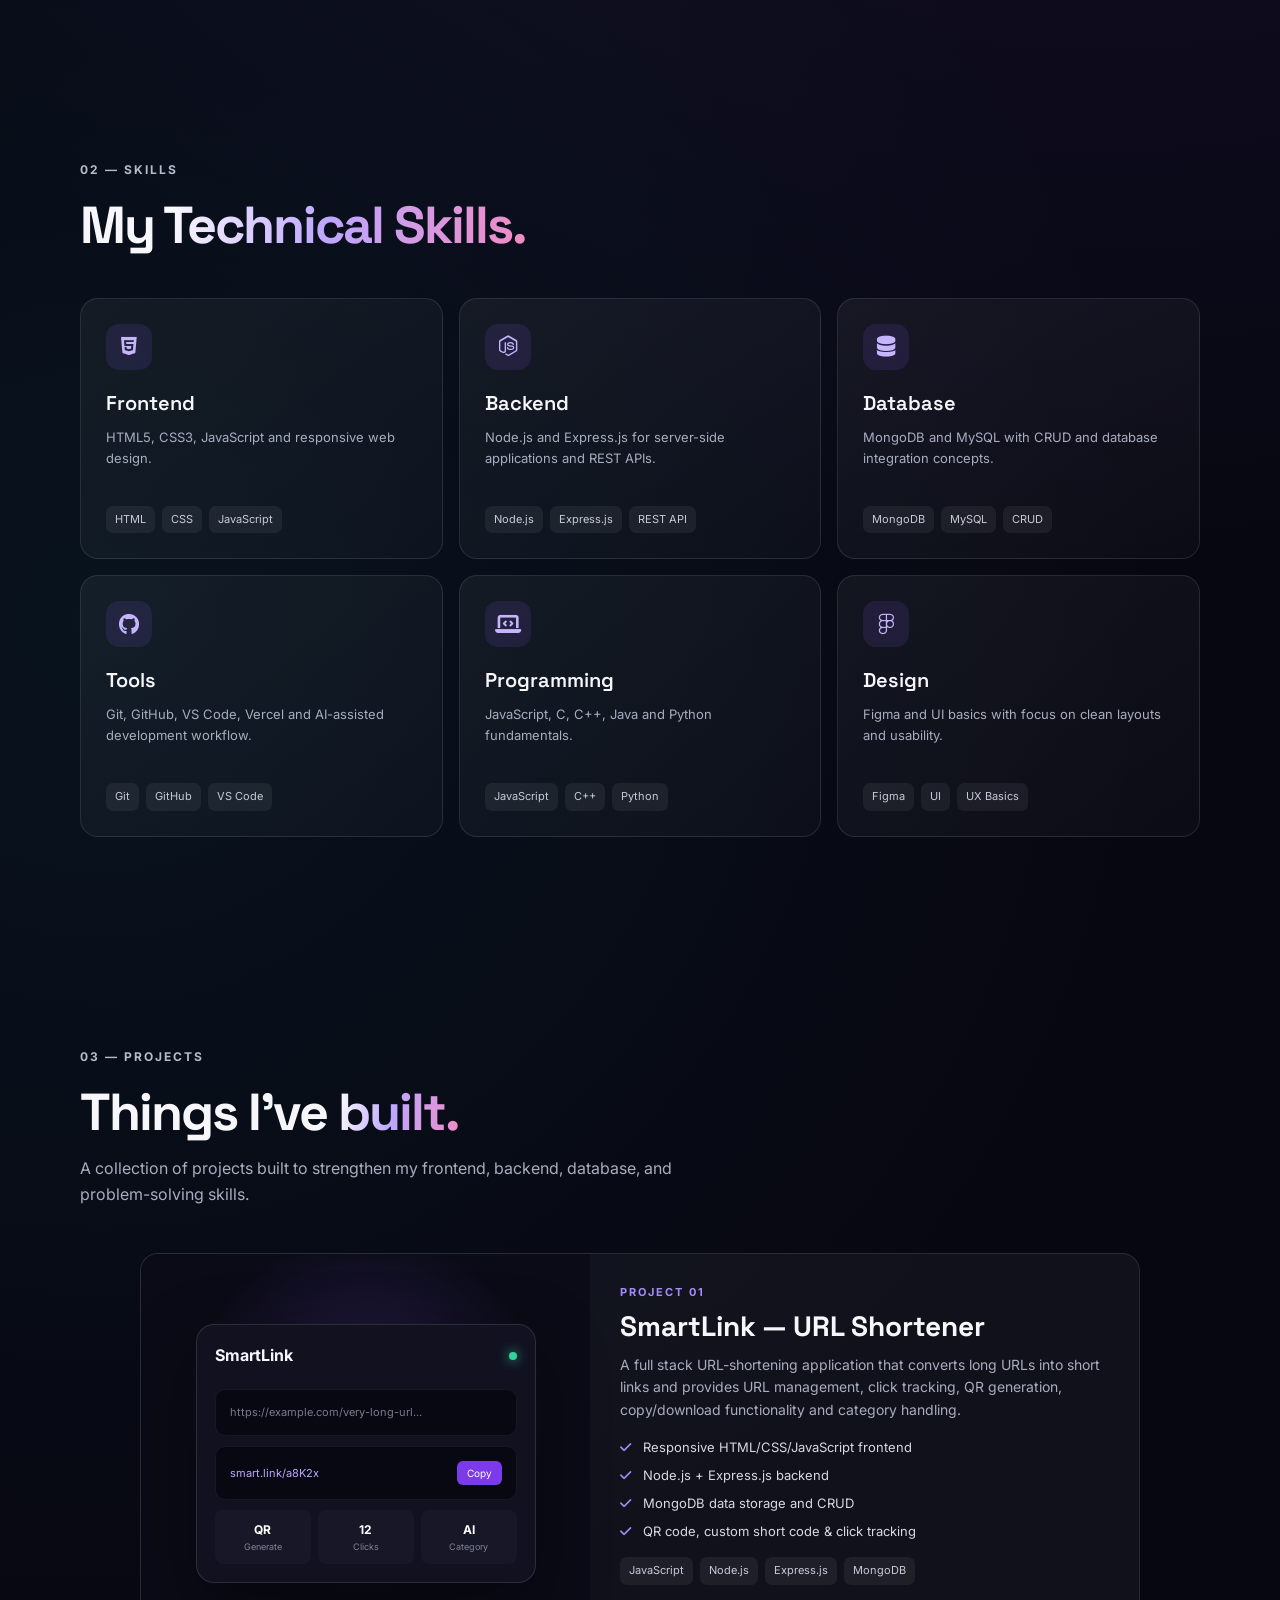
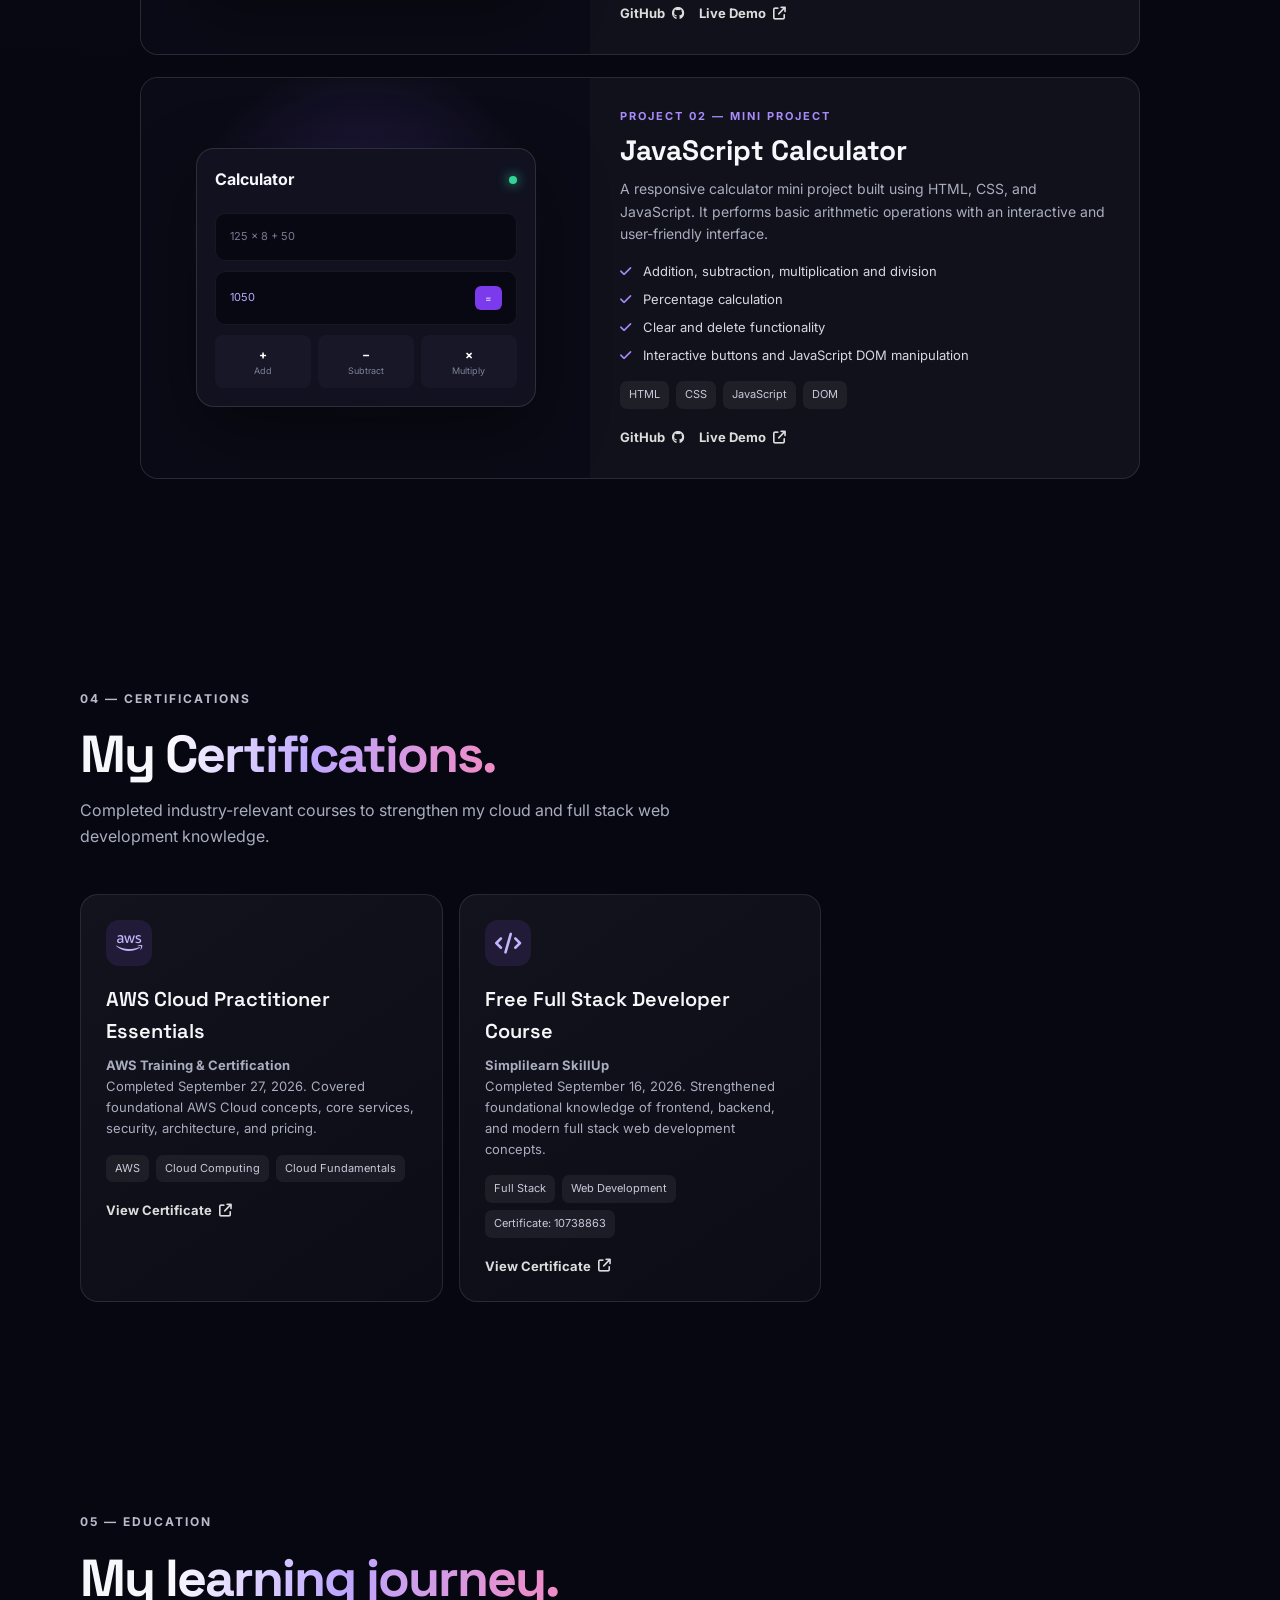
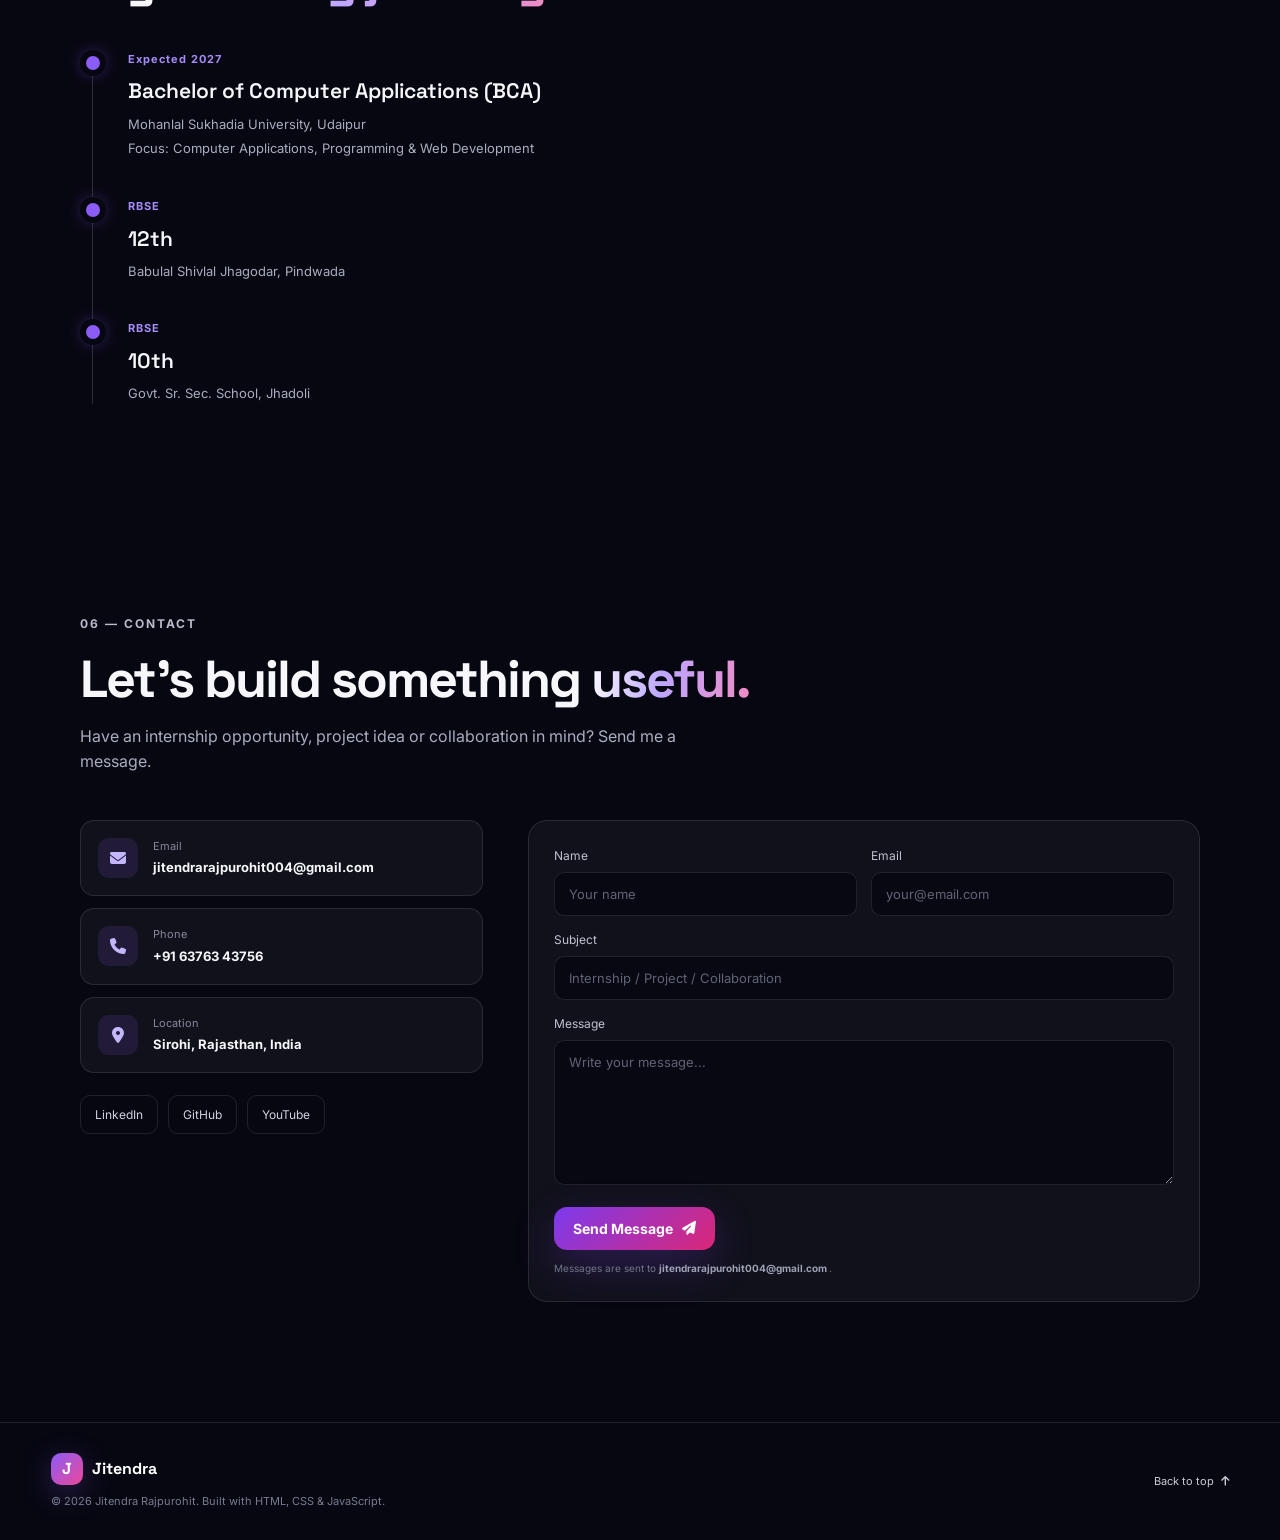
==== commit 60d16f19: "Update files" ====
--- a/index.html
+++ b/index.html
@@ -72,7 +72,7 @@
         <a href="#contact">Contact</a>
       </nav>
 
-      <a class="nav-cta" href="resume.html">
+      <a class="nav-cta" href="Resume/resume.html">
         <i class="fa-regular fa-file-lines" aria-hidden="true"></i>
         Resume
       </a>
@@ -107,7 +107,7 @@
               <i class="fa-solid fa-arrow-right" aria-hidden="true"></i>
             </a>
 
-            <a class="btn secondary" href="/resume.html">
+            <a class="btn secondary" href="Resume/resume.html">
               <i class="fa-solid fa-file-lines" aria-hidden="true"></i>
               View Resume
             </a>
@@ -405,8 +405,14 @@
             Things I've
             <span class="gradient-text">built.</span>
           </h2>
-        </div>
-
+
+          <p>
+            A collection of projects built to strengthen my frontend, backend,
+            database, and problem-solving skills.
+          </p>
+        </div>
+
+        <!-- ================= PROJECT 01 ================= -->
         <article class="project-card reveal">
           <!-- PROJECT VISUAL -->
           <div class="project-visual">
@@ -420,7 +426,6 @@
 
               <div class="mock-short">
                 <span>smart.link/a8K2x</span>
-
                 <button type="button">Copy</button>
               </div>
 
@@ -491,14 +496,113 @@
                 rel="noopener noreferrer"
               >
                 GitHub
+                <i class="fa-brands fa-github" aria-hidden="true"></i>
+              </a>
+
+              <a
+                href="https://smart-link-url-shortener-omega.vercel.app"
+                target="_blank"
+                rel="noopener noreferrer"
+              >
+                Live Demo
                 <i
                   class="fa-solid fa-arrow-up-right-from-square"
                   aria-hidden="true"
                 ></i>
               </a>
-
+            </div>
+          </div>
+        </article>
+
+        <!-- ================= PROJECT 02 ================= -->
+        <article class="project-card reveal">
+          <!-- PROJECT VISUAL -->
+          <div class="project-visual">
+            <div class="project-ui">
+              <div class="mock-top">
+                <span>Calculator</span>
+                <span class="dot" aria-hidden="true"></span>
+              </div>
+
+              <div class="mock-box">125 × 8 + 50</div>
+
+              <div class="mock-short">
+                <span>1050</span>
+                <button type="button">=</button>
+              </div>
+
+              <div class="mock-stats">
+                <span>
+                  <b>+</b>
+                  Add
+                </span>
+
+                <span>
+                  <b>−</b>
+                  Subtract
+                </span>
+
+                <span>
+                  <b>×</b>
+                  Multiply
+                </span>
+              </div>
+            </div>
+          </div>
+
+          <!-- PROJECT INFORMATION -->
+          <div class="project-info">
+            <p class="project-number">PROJECT 02 — MINI PROJECT</p>
+
+            <h3>JavaScript Calculator</h3>
+
+            <p>
+              A responsive calculator mini project built using HTML, CSS, and
+              JavaScript. It performs basic arithmetic operations with an
+              interactive and user-friendly interface.
+            </p>
+
+            <ul class="project-features">
+              <li>
+                <i class="fa-solid fa-check" aria-hidden="true"></i>
+                Addition, subtraction, multiplication and division
+              </li>
+
+              <li>
+                <i class="fa-solid fa-check" aria-hidden="true"></i>
+                Percentage calculation
+              </li>
+
+              <li>
+                <i class="fa-solid fa-check" aria-hidden="true"></i>
+                Clear and delete functionality
+              </li>
+
+              <li>
+                <i class="fa-solid fa-check" aria-hidden="true"></i>
+                Interactive buttons and JavaScript DOM manipulation
+              </li>
+            </ul>
+
+            <div class="project-tech">
+              <span>HTML</span>
+              <span>CSS</span>
+              <span>JavaScript</span>
+              <span>DOM</span>
+            </div>
+
+            <div class="project-links">
               <a
-                href="https://smart-link-url-shortener-omega.vercel.app"
+                href="https://github.com/Jitendra-razz05/Calculator-miniproject"
+                target="_blank"
+                rel="noopener noreferrer"
+              >
+                GitHub
+                <i class="fa-brands fa-github" aria-hidden="true"></i>
+              </a>
+
+              <a
+                href="https://calculator-miniproject.vercel.app/"
                 target="_blank"
                 rel="noopener noreferrer"
               >
--- a/style.css
+++ b/style.css
@@ -923,17 +923,21 @@
 .project-card {
   display: grid;
 
-  grid-template-columns: 0.95fr 1.05fr;
+  grid-template-columns: 0.9fr 1.1fr;
 
   overflow: hidden;
 
   border: 1px solid var(--line);
-  border-radius: 24px;
+  border-radius: 18px;
+
+  max-width: 1000px;
+  margin: 0 auto;
 
   background: var(--card);
 
   transition: var(--transition);
 }
+
 
 .project-card:hover {
   border-color: var(--line-hover);
@@ -942,15 +946,19 @@
     0 25px 80px rgba(0, 0, 0, 0.25);
 }
 
+.projects-section > .project-card + .project-card {
+  margin-top: 22px;
+}
+
 /* Project visual */
 
 .project-visual {
-  min-height: 450px;
+  min-height: 300px;
 
   display: grid;
   place-items: center;
 
-  padding: 45px;
+  padding: 30px;
 
   background:
     radial-gradient(
@@ -962,7 +970,7 @@
 }
 
 .project-ui {
-  width: min(390px, 100%);
+  width: min(340px, 100%);
 
   padding: 18px;
 
@@ -1095,7 +1103,7 @@
 /* Project information */
 
 .project-info {
-  padding: 48px;
+  padding: 30px;
 
   min-width: 0;
 }
@@ -1110,11 +1118,11 @@
 }
 
 .project-info h3 {
-  margin: 12px 0 16px;
+  margin: 10px 0 12px;
 
   font-family: "Space Grotesk", sans-serif;
 
-  font-size: 36px;
+  font-size: 28px;
   font-weight: 700;
 
   line-height: 1.1;
@@ -1131,11 +1139,11 @@
 .project-features {
   list-style: none;
 
-  margin: 22px 0;
+  margin: 16px 0;
 }
 
 .project-features li {
-  margin: 10px 0;
+  margin: 7px 0;
 
   color: #d6d8e2;
 
@@ -1154,9 +1162,9 @@
   display: flex;
   flex-wrap: wrap;
 
-  gap: 18px;
-
-  margin-top: 25px;
+  gap: 14px;
+
+  margin-top: 18px;
 }
 
 .project-links a {
@@ -1541,7 +1549,7 @@
   }
 
   .project-info {
-    padding: 38px;
+    padding: 28px;
   }
 
   .contact-grid {
@@ -1643,11 +1651,12 @@
   }
 
   .project-visual {
-    min-height: 330px;
+    min-height: 240px;
+    padding: 24px;
   }
 
   .project-info {
-    padding: 32px;
+    padding: 24px;
   }
 
   /* Contact */
@@ -1743,9 +1752,9 @@
   /* Project */
 
   .project-visual {
-    min-height: 280px;
-
-    padding: 22px;
+    min-height: 220px;
+
+    padding: 18px;
   }
 
   .project-ui {
@@ -1753,11 +1762,11 @@
   }
 
   .project-info {
-    padding: 28px 22px;
+    padding: 24px 20px;
   }
 
   .project-info h3 {
-    font-size: 29px;
+    font-size: 24px;
   }
 
   .project-links {
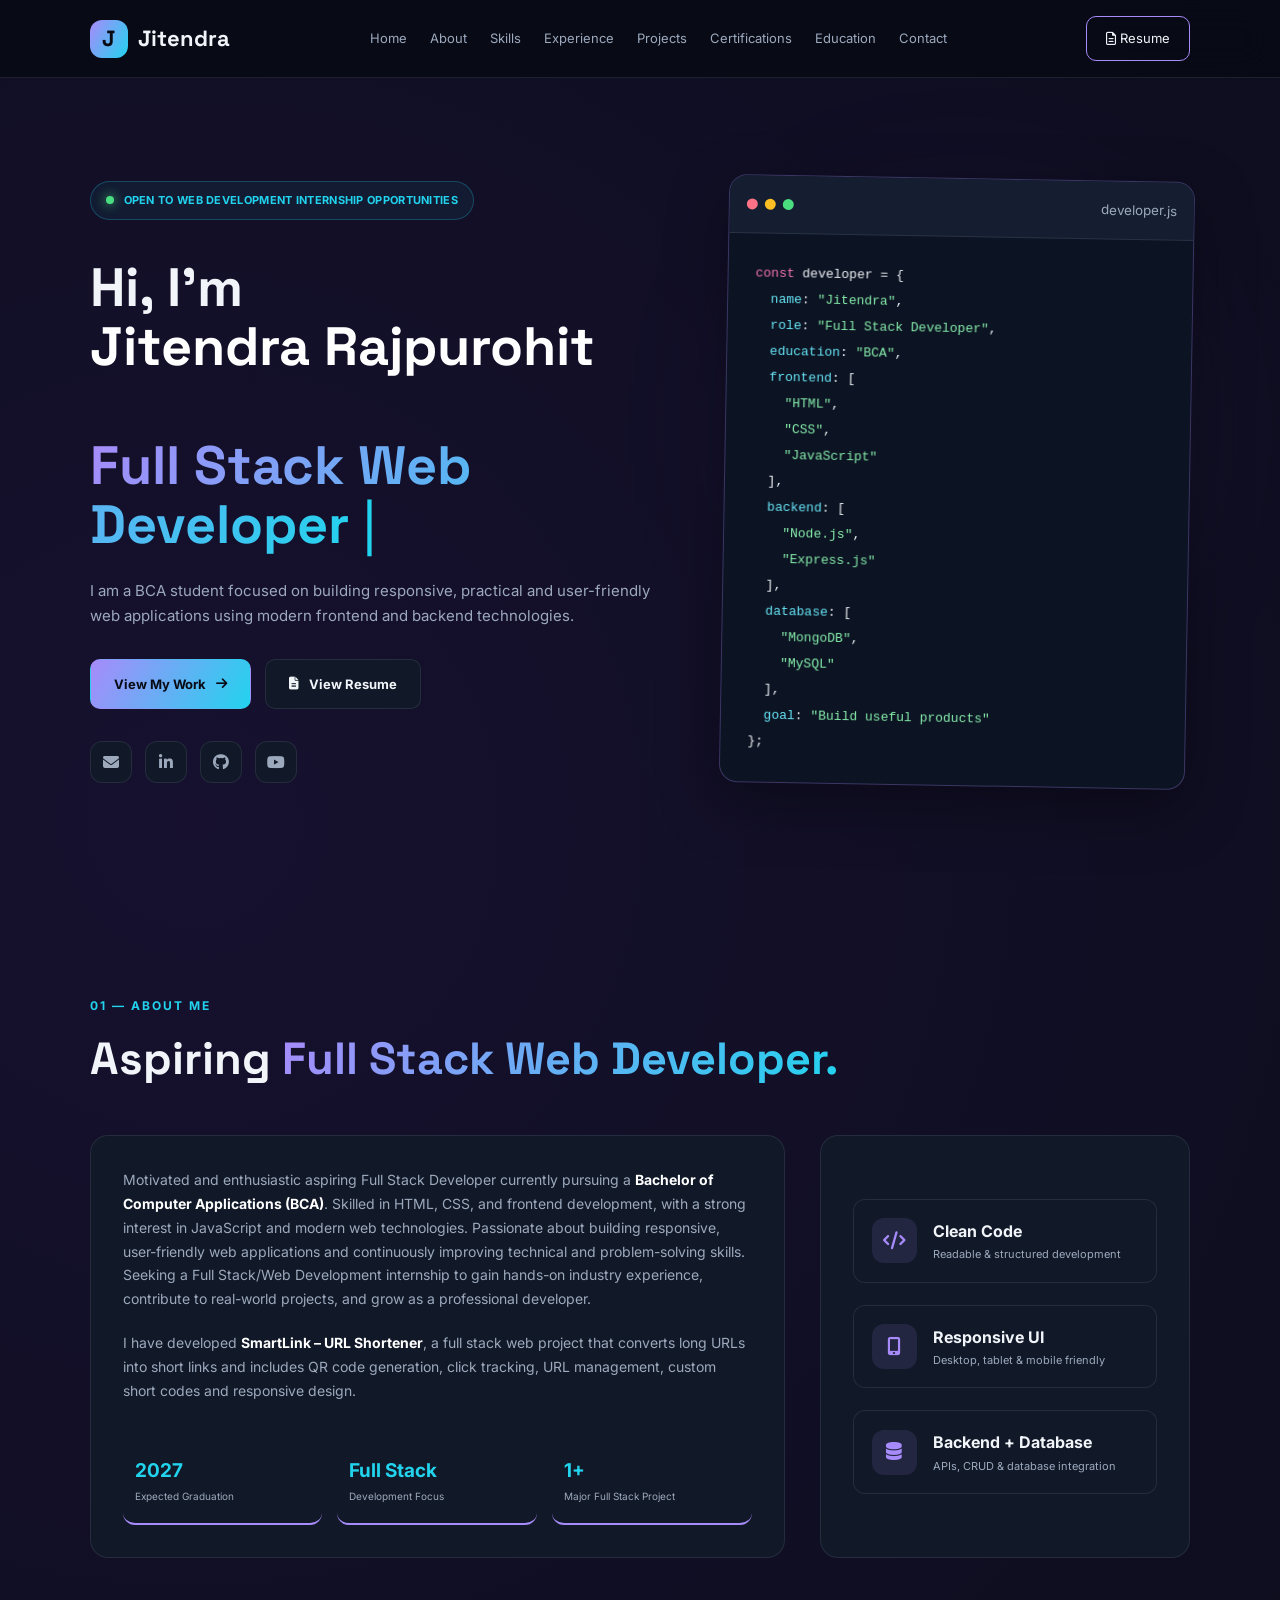
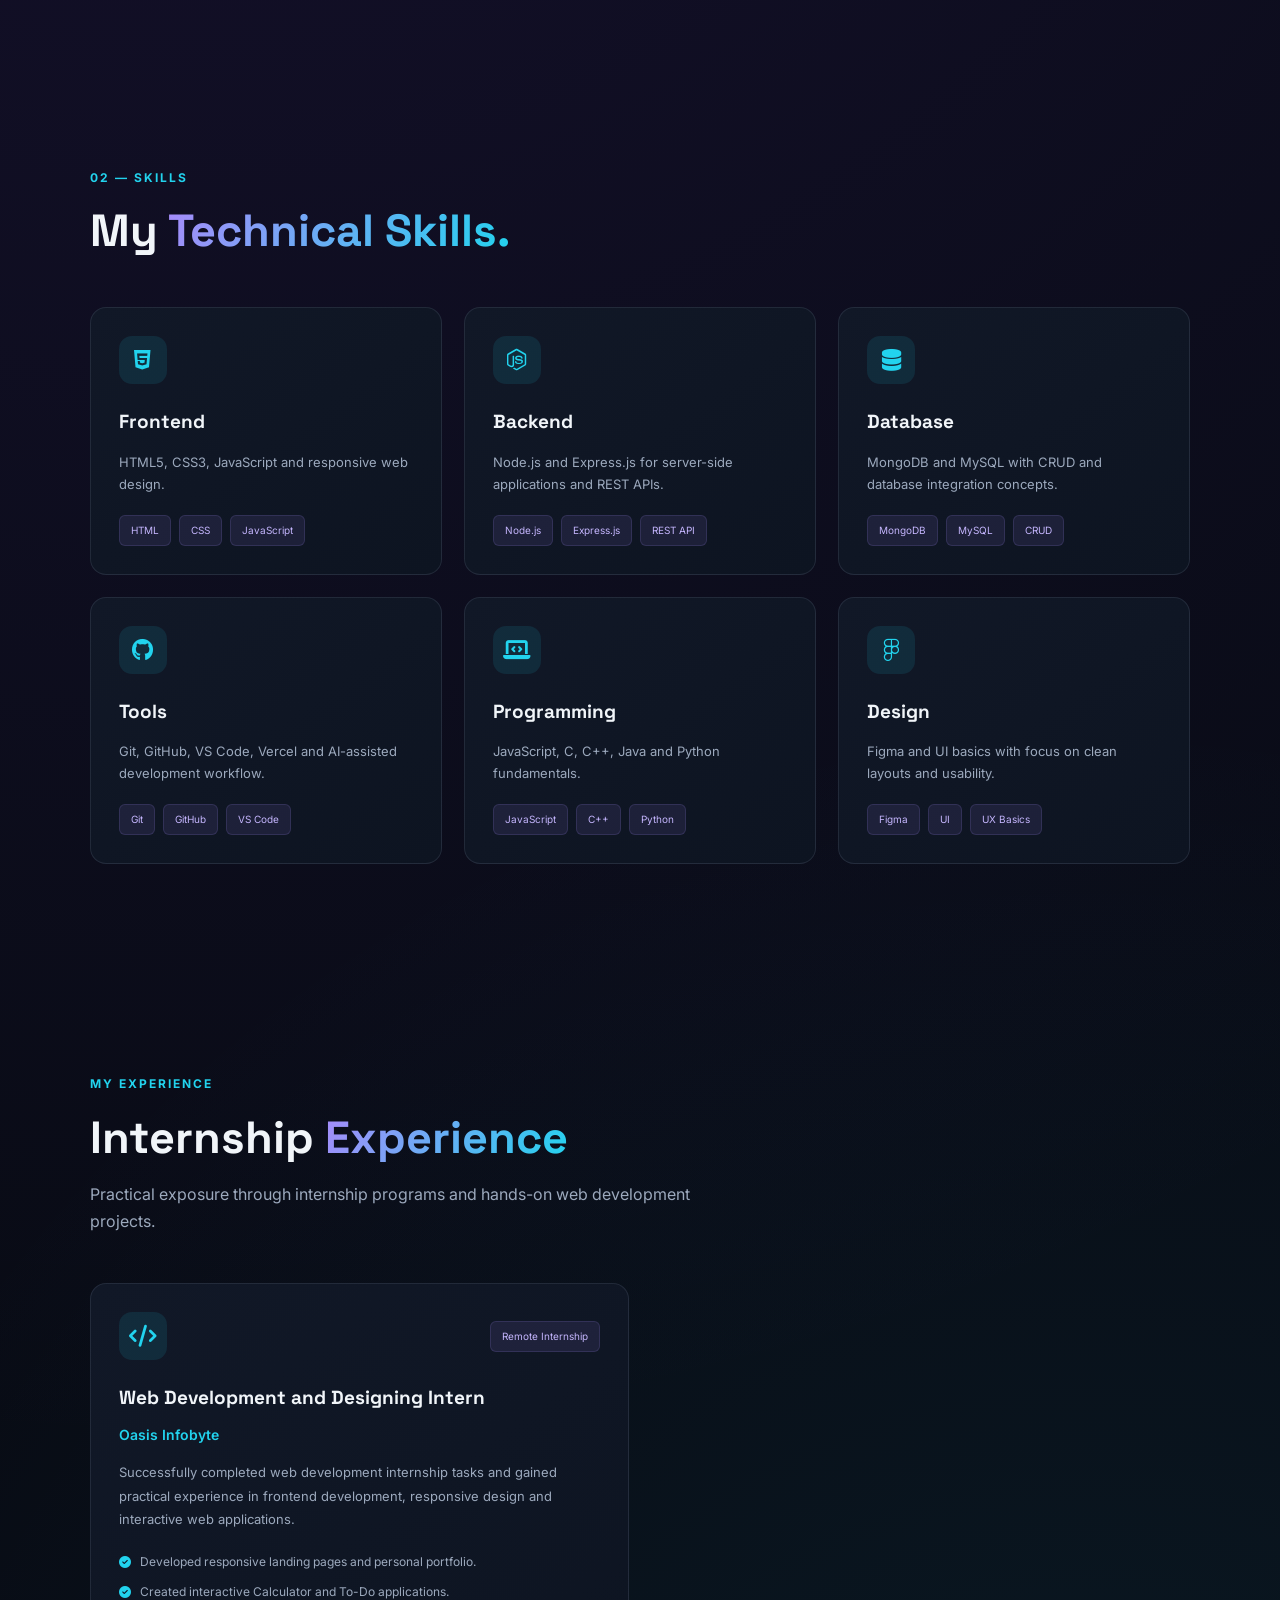
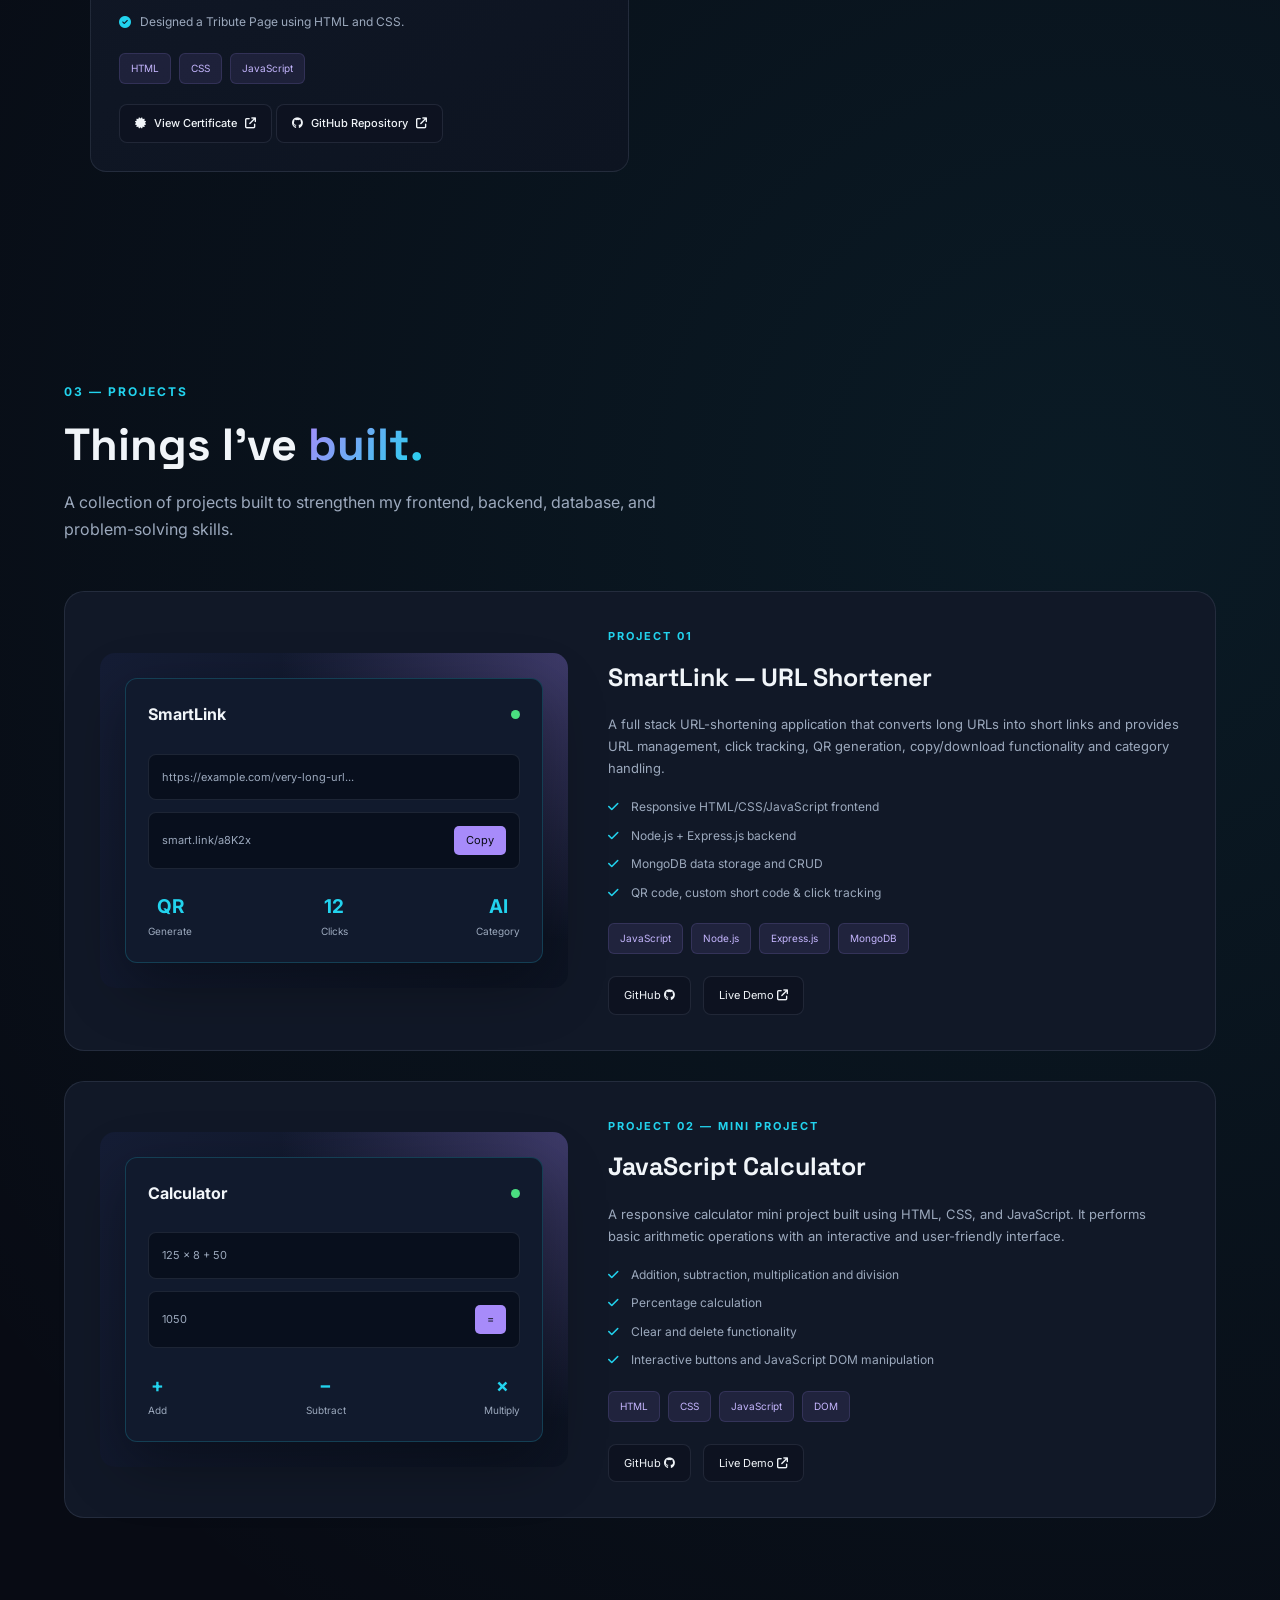
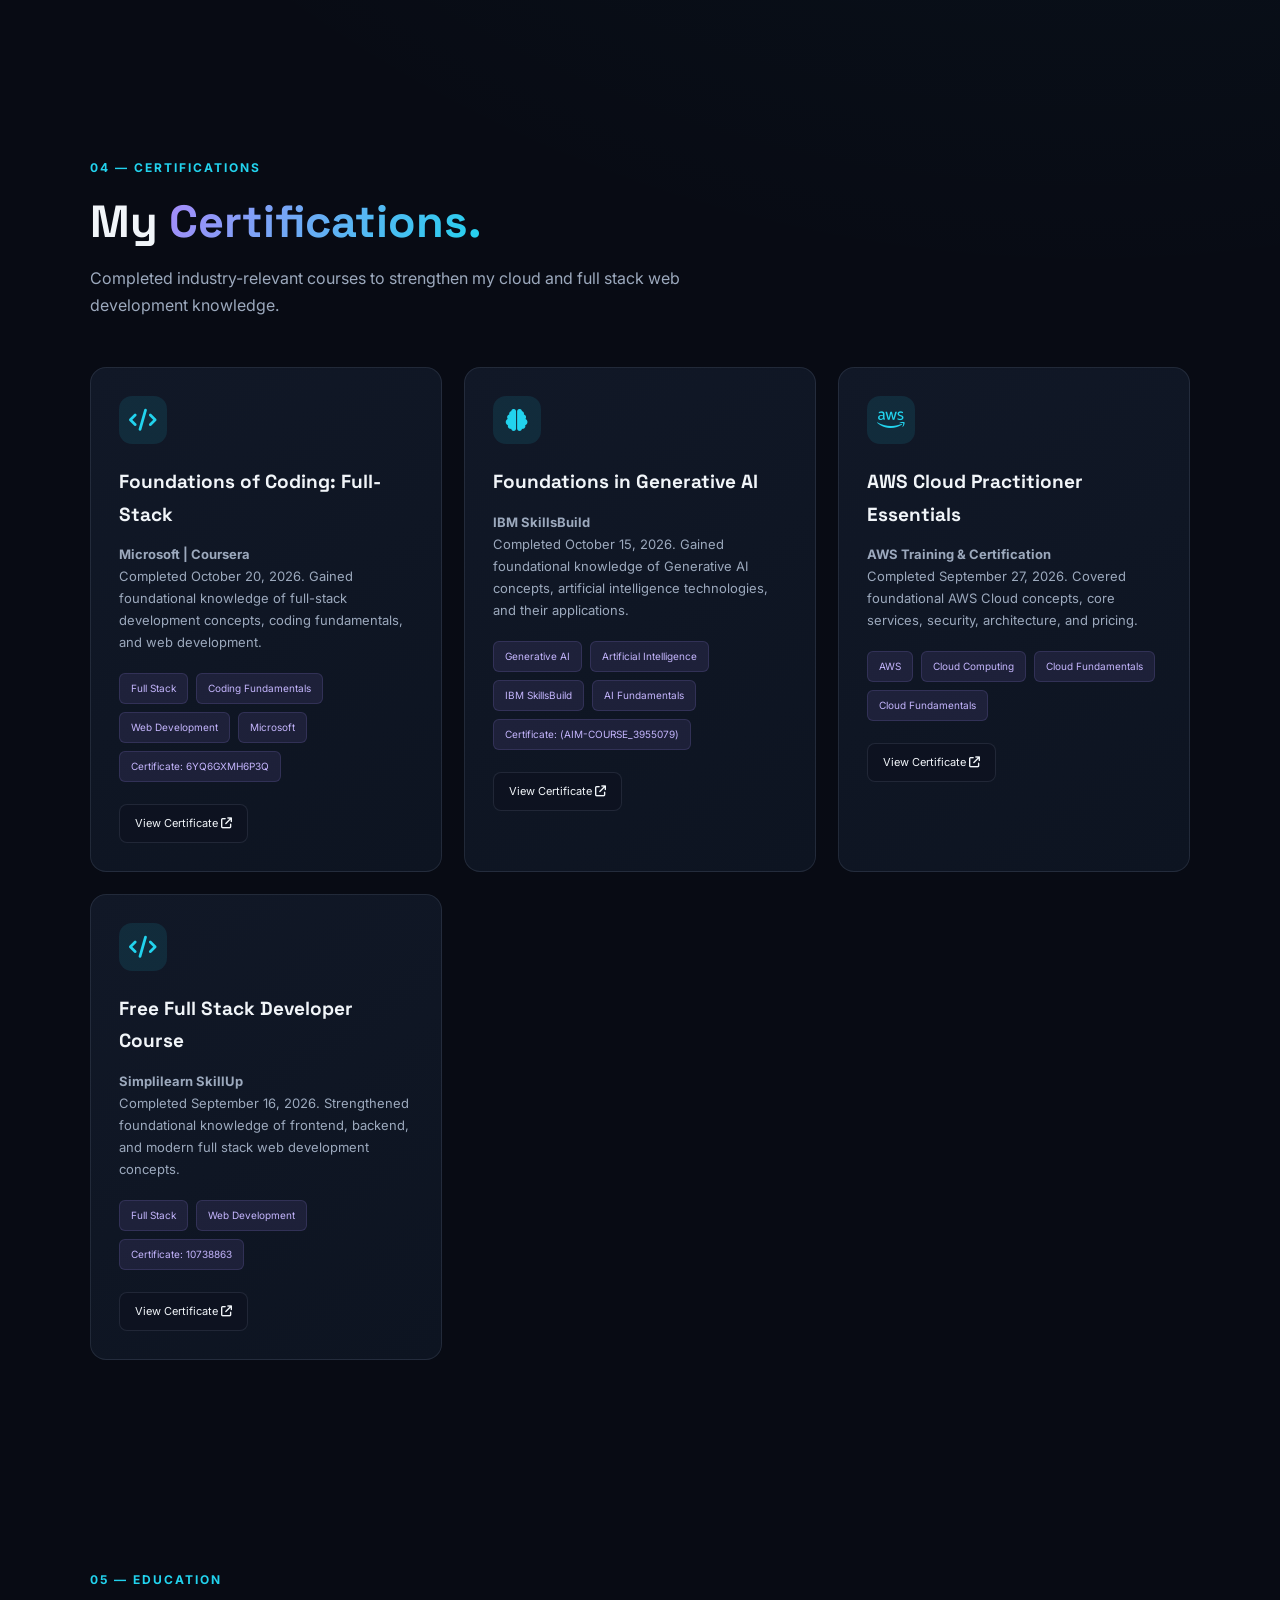
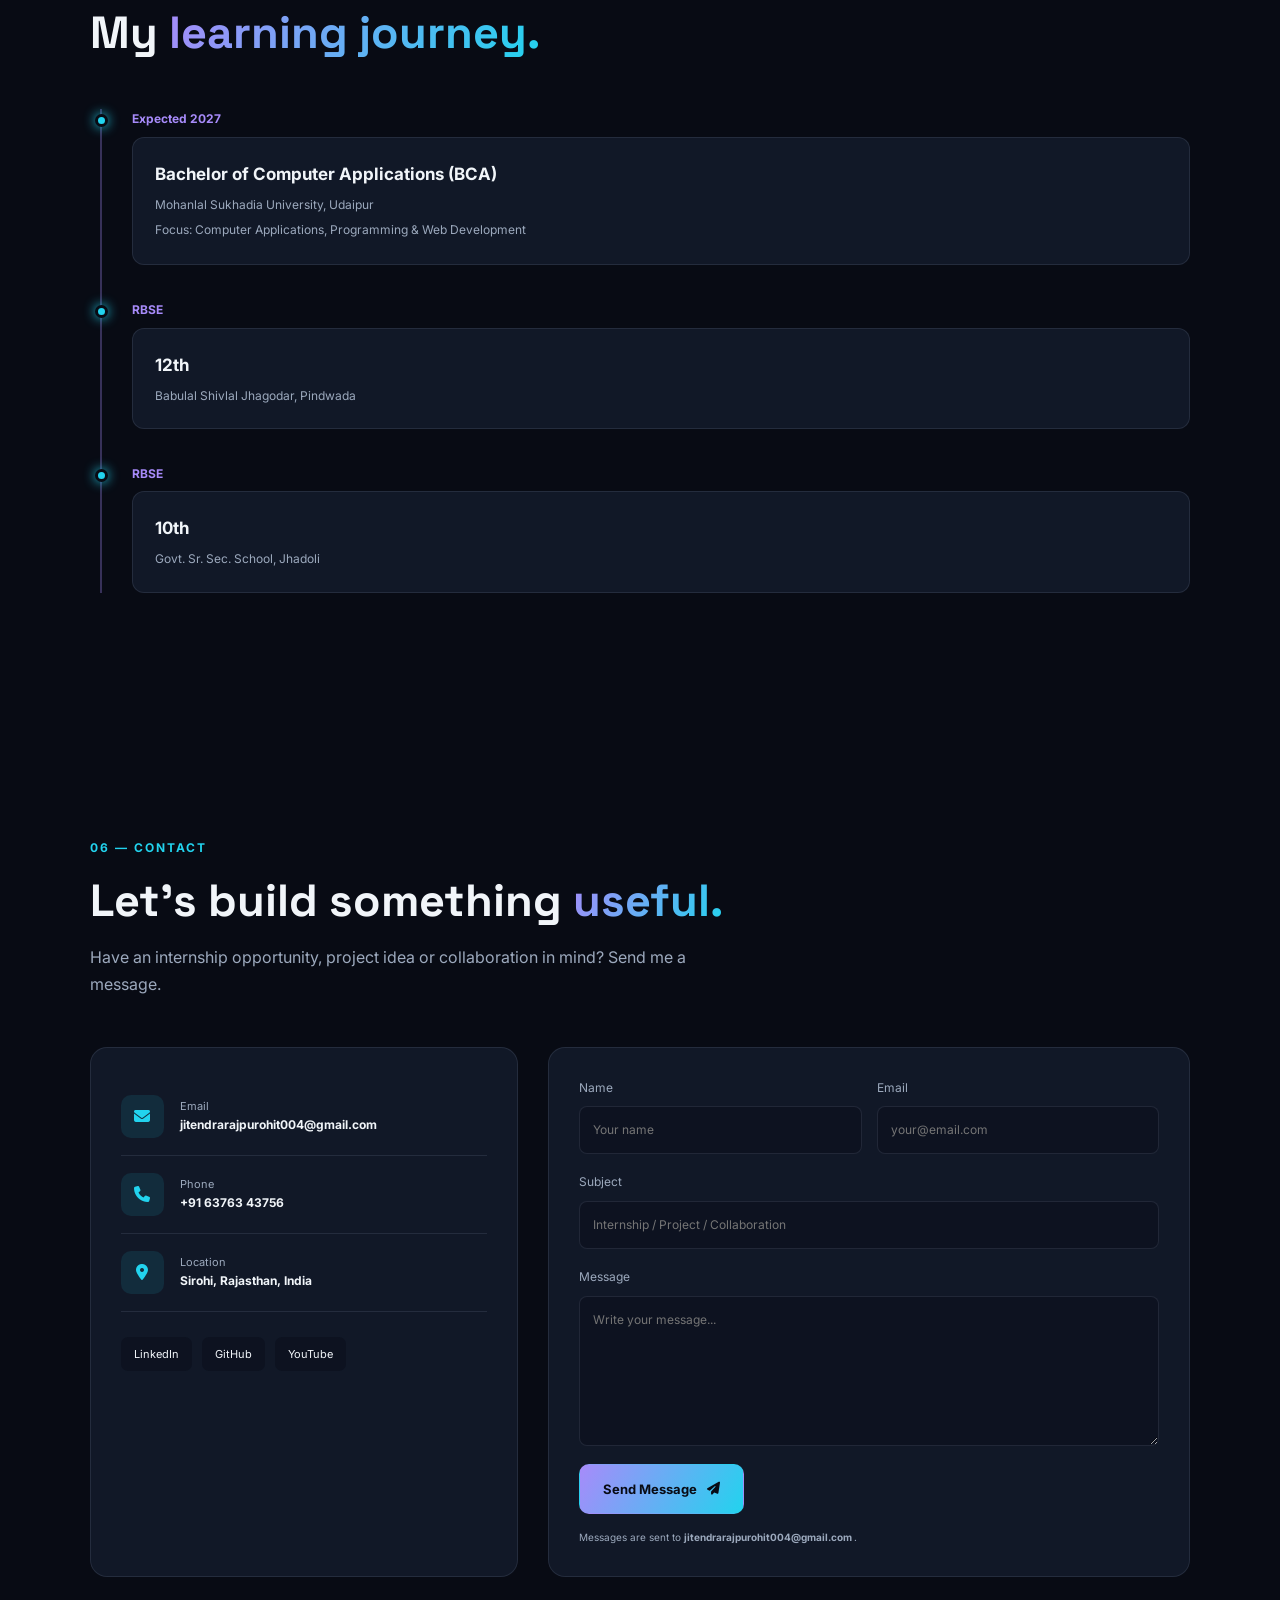
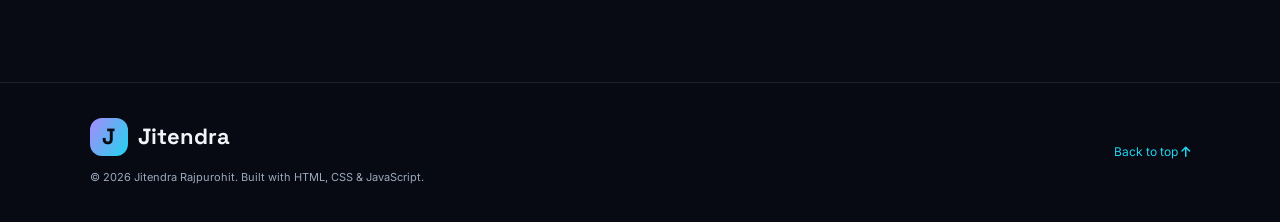
==== commit aa4bc76d: "update index file , css file, js file" ====
--- a/index.html
+++ b/index.html
@@ -21,6 +21,7 @@
 
     <title>Jitendra Rajpurohit | Full Stack Web Developer</title>
 
+    <link rel="icon" type="image/png" href="favicon.png" />
     <!-- ================= GOOGLE FONTS ================= -->
     <link rel="preconnect" href="https://fonts.googleapis.com" />
     <link rel="preconnect" href="https://fonts.gstatic.com" crossorigin />
@@ -66,6 +67,7 @@
         <a href="#home">Home</a>
         <a href="#about">About</a>
         <a href="#skills">Skills</a>
+        <a href="#experience">Experience</a>
         <a href="#projects">Projects</a>
         <a href="#certifications">Certifications</a>
         <a href="#education">Education</a>
@@ -92,7 +94,8 @@
             <strong>Jitendra Rajpurohit</strong>
             <br />
 
-            <span class="gradient-text"> Full Stack Web Developer </span>
+            <span class="gradient-text typing-text"></span>
+            <span class="typing-cursor">|</span>
           </h1>
 
           <p class="hero-text">
@@ -396,6 +399,90 @@
         </div>
       </section>
 
+      <!-- INTERNSHIP EXPERIENCE -->
+
+      <section class="section experience-section" id="experience">
+        <div class="section-heading reveal">
+          <p class="eyebrow">MY EXPERIENCE</p>
+          <h2>Internship <span class="gradient-text">Experience</span></h2>
+          <p>
+            Practical exposure through internship programs and hands-on web
+            development projects.
+          </p>
+        </div>
+
+        <div class="experience-grid">
+          <!-- OASIS INFOBYTE -->
+
+          <div class="experience-card reveal">
+            <div class="experience-top">
+              <div class="experience-icon">
+                <i class="fas fa-code"></i>
+              </div>
+
+              <span class="experience-badge"> Remote Internship </span>
+            </div>
+
+            <h3>Web Development and Designing Intern</h3>
+
+            <h4>Oasis Infobyte</h4>
+
+            <p class="experience-description">
+              Successfully completed web development internship tasks and gained
+              practical experience in frontend development, responsive design
+              and interactive web applications.
+            </p>
+
+            <ul class="experience-list">
+              <li>
+                <i class="fas fa-check-circle"></i>
+                Developed responsive landing pages and personal portfolio.
+              </li>
+
+              <li>
+                <i class="fas fa-check-circle"></i>
+                Created interactive Calculator and To-Do applications.
+              </li>
+
+              <li>
+                <i class="fas fa-check-circle"></i>
+                Designed a Tribute Page using HTML and CSS.
+              </li>
+            </ul>
+
+            <div class="experience-bottom">
+              <div class="experience-tech">
+                <span>HTML</span>
+                <span>CSS</span>
+                <span>JavaScript</span>
+              </div>
+
+              <a
+                href="certificate/Completion Certificate - Jitendra Rajpurohit.pdf"
+                target="_blank"
+                rel="noopener noreferrer"
+                class="certificate-btn"
+              >
+                <i class="fas fa-certificate"></i>
+                View Certificate
+                <i class="fas fa-arrow-up-right-from-square"></i>
+              </a>
+
+              <a
+                href="https://github.com/Jitendra-razz05/Jitendra-OasisInfobyte-Tasks-WebDev"
+                target="_blank"
+                rel="noopener noreferrer"
+                class="certificate-btn"
+              >
+                <i class="fa-brands fa-github"></i>
+                GitHub Repository
+                <i class="fas fa-arrow-up-right-from-square"></i>
+              </a>
+            </div>
+          </div>
+        </div>
+      </section>
+
       <!-- ================= PROJECTS ================= -->
       <section class="section projects-section" id="projects">
         <div class="section-heading reveal">
@@ -634,6 +721,82 @@
         </div>
 
         <div class="skills-grid">
+          <!-- Foundations of Coding: Full-Stack -->
+          <article class="skill-card reveal">
+            <div class="icon">
+              <i class="fa-solid fa-code" aria-hidden="true"></i>
+            </div>
+
+            <h3>Foundations of Coding: Full-Stack</h3>
+
+            <p>
+              <strong>Microsoft | Coursera</strong><br />
+              Completed October 20, 2026. Gained foundational knowledge of
+              full-stack development concepts, coding fundamentals, and web
+              development.
+            </p>
+
+            <div class="tags">
+              <span>Full Stack</span>
+              <span>Coding Fundamentals</span>
+              <span>Web Development</span>
+              <span>Microsoft</span>
+              <span>Certificate: 6YQ6GXMH6P3Q</span>
+            </div>
+
+            <div class="project-links">
+              <a
+                href="https://coursera.org/verify/6YQ6GXMH6P3Q"
+                target="_blank"
+                rel="noopener noreferrer"
+              >
+                View Certificate
+                <i
+                  class="fa-solid fa-arrow-up-right-from-square"
+                  aria-hidden="true"
+                ></i>
+              </a>
+            </div>
+          </article>
+
+          <!-- Foundations in Generative AI -->
+          <article class="skill-card reveal">
+            <div class="icon">
+              <i class="fa-solid fa-brain" aria-hidden="true"></i>
+            </div>
+
+            <h3>Foundations in Generative AI</h3>
+
+            <p>
+              <strong>IBM SkillsBuild</strong><br />
+              Completed October 15, 2026. Gained foundational knowledge of
+              Generative AI concepts, artificial intelligence technologies, and
+              their applications.
+            </p>
+
+            <div class="tags">
+              <span>Generative AI</span>
+              <span>Artificial Intelligence</span>
+              <span>IBM SkillsBuild</span>
+              <span>AI Fundamentals</span>
+              <span>Certificate: (AIM-COURSE_3955079)</span>
+            </div>
+
+            <div class="project-links">
+              <a
+                href="certificate/Foundations in Generative AI.pdf"
+                target="_blank"
+                rel="noopener noreferrer"
+              >
+                View Certificate
+                <i
+                  class="fa-solid fa-arrow-up-right-from-square"
+                  aria-hidden="true"
+                ></i>
+              </a>
+            </div>
+          </article>
+
           <!-- AWS CERTIFICATION -->
           <article class="skill-card reveal">
             <div class="icon">
@@ -652,11 +815,12 @@
               <span>AWS</span>
               <span>Cloud Computing</span>
               <span>Cloud Fundamentals</span>
+              <span>Cloud Fundamentals</span>
             </div>
 
             <div class="project-links">
               <a
-                href="certificate/AWS%20CEFT.pdf"
+                href="certificate/AWS CEFT.pdf"
                 target="_blank"
                 rel="noopener noreferrer"
               >
--- a/style.css
+++ b/style.css
@@ -1,1874 +1,1350 @@
 
-/* =========================================================
-   JITENDRA RAJPUROHIT - PORTFOLIO
-   Modern Full Stack Developer Portfolio
-   ========================================================= */
-
-/* ==================== RESET ==================== */
+/* =========================================
+   DARK FUTURISTIC PORTFOLIO
+   Jitendra Rajpurohit
+========================================= */
+
+/* ROOT VARIABLES */
+:root {
+  --bg: #080b14;
+  --bg-secondary: #0d1220;
+  --card: #111827;
+  --text: #f1f5f9;
+  --muted: #9ca9bd;
+  --purple: #a78bfa;
+  --cyan: #22d3ee;
+  --border: rgba(148, 163, 184, 0.15);
+  --gradient: linear-gradient(120deg, #a78bfa, #22d3ee);
+  --shadow: 0 20px 60px rgba(0, 0, 0, 0.35);
+}
+
+/* GLOBAL */
 
 * {
   margin: 0;
   padding: 0;
   box-sizing: border-box;
-}
-
-:root {
-  --bg: #070711;
-  --bg-soft: #0d0d19;
-
-  --card: rgba(255, 255, 255, 0.045);
-  --card-hover: rgba(255, 255, 255, 0.07);
-
-  --line: rgba(255, 255, 255, 0.1);
-  --line-hover: rgba(139, 92, 246, 0.45);
-
-  --text: #f7f7fb;
-  --muted: #a8adbf;
-  --muted-dark: #777c90;
-
-  --purple: #8b5cf6;
-  --purple-dark: #7c3aed;
-  --pink: #ec4899;
-  --cyan: #22d3ee;
-  --green: #34d399;
-
-  --radius-sm: 10px;
-  --radius-md: 15px;
-  --radius-lg: 20px;
-  --radius-xl: 25px;
-
-  --transition: 0.3s ease;
-}
-
-html {
   scroll-behavior: smooth;
-  scroll-padding-top: 90px;
 }
 
 body {
-  min-height: 100vh;
+  background:
+    radial-gradient(circle at 15% 10%, rgba(124, 58, 237, 0.12), transparent 30%),
+    radial-gradient(circle at 85% 45%, rgba(34, 211, 238, 0.08), transparent 30%),
+    var(--bg);
+
+  color: var(--text);
+  font-family: "Inter", sans-serif;
+  line-height: 1.7;
   overflow-x: hidden;
-
-  font-family: "Inter", Arial, sans-serif;
-  line-height: 1.6;
-
-  color: var(--text);
-
-  background:
-    radial-gradient(
-      circle at 85% 8%,
-      rgba(139, 92, 246, 0.15),
-      transparent 28%
-    ),
-    radial-gradient(
-      circle at 8% 35%,
-      rgba(34, 211, 238, 0.06),
-      transparent 25%
-    ),
-    var(--bg);
-}
-
-/* Text selection */
-
-::selection {
-  background: var(--purple);
-  color: #fff;
-}
-
-/* Elements */
+}
 
 a {
+  text-decoration: none;
   color: inherit;
-  text-decoration: none;
 }
 
 button,
 input,
 textarea {
-  font-family: inherit;
-}
-
-button {
-  cursor: pointer;
-}
-
-img {
-  max-width: 100%;
-  display: block;
-}
-
-/* Better keyboard accessibility */
-
-a:focus-visible,
-button:focus-visible,
-input:focus-visible,
-textarea:focus-visible {
-  outline: 2px solid var(--cyan);
-  outline-offset: 3px;
-}
-
-/* ==================== COMMON ==================== */
-
-.section {
-  width: min(1120px, 92%);
-  margin: 0 auto;
-  padding: 105px 0;
-}
-
-.eyebrow {
-  display: flex;
-  align-items: center;
-
-  margin-bottom: 18px;
-
-  color: #b8bbca;
-
-  font-size: 12px;
-  font-weight: 700;
-
-  text-transform: uppercase;
-  letter-spacing: 2px;
-}
-
-.eyebrow > span {
-  flex: 0 0 auto;
-
-  width: 7px;
-  height: 7px;
-
-  margin-right: 9px;
-
-  border-radius: 50%;
-
-  background: var(--green);
-
-  box-shadow: 0 0 15px var(--green);
-}
-
-.gradient-text {
-  color: transparent;
-
-  background: linear-gradient(
-    100deg,
-    #ffffff 0%,
-    #bda7ff 45%,
-    #f18ac3 100%
-  );
-
-  -webkit-background-clip: text;
-  background-clip: text;
-}
-
-.section-heading {
-  margin-bottom: 45px;
-}
-
-.section-heading h2 {
-  font-family: "Space Grotesk", sans-serif;
-
-  font-size: clamp(34px, 5vw, 52px);
-  font-weight: 700;
-
-  line-height: 1.08;
-  letter-spacing: -2px;
-}
-
-.section-heading > p:last-child {
-  max-width: 650px;
-
-  margin-top: 16px;
-
-  color: var(--muted);
-}
-
-/* ==================== SCROLL PROGRESS ==================== */
+  font: inherit;
+}
+
+::selection {
+  background: var(--purple);
+  color: #080b14;
+}
+
+/* SCROLL PROGRESS */
 
 .progress {
   position: fixed;
   top: 0;
   left: 0;
-
-  z-index: 1000;
-
   width: 0;
   height: 3px;
-
-  background: linear-gradient(
-    90deg,
-    var(--cyan),
-    var(--purple),
-    var(--pink)
-  );
-
-  pointer-events: none;
-}
-
-/* =========================================================
+  background: var(--gradient);
+  z-index: 9999;
+}
+
+/* =========================================
    NAVBAR
-   ========================================================= */
+========================================= */
 
 .navbar {
-  position: fixed;
+  position: sticky;
   top: 0;
-  left: 0;
-  right: 0;
-
-  z-index: 999;
-
-  height: 76px;
+  z-index: 1000;
+  min-height: 78px;
+  padding: 15px 7%;
 
   display: flex;
   align-items: center;
   justify-content: space-between;
-
-  padding: 0 max(4vw, 28px);
-
-  background: rgba(7, 7, 17, 0.72);
-
+  gap: 25px;
+
+  background: rgba(8, 11, 20, 0.85);
   backdrop-filter: blur(18px);
-  -webkit-backdrop-filter: blur(18px);
-
-  border-bottom: 1px solid rgba(255, 255, 255, 0.07);
-}
-
-/* Brand */
+  border-bottom: 1px solid var(--border);
+}
 
 .brand {
+  display: flex;
+  align-items: center;
+  gap: 10px;
+
+  font-family: "Space Grotesk", sans-serif;
+  font-size: 22px;
+  font-weight: 700;
+}
+
+.brand span {
+  width: 38px;
+  height: 38px;
+
+  display: grid;
+  place-items: center;
+
+  border-radius: 12px;
+  background: var(--gradient);
+  color: #080b14;
+}
+
+.navbar nav {
+  display: flex;
+  align-items: center;
+  gap: 23px;
+}
+
+.navbar nav a {
+  font-size: 13px;
+  color: var(--muted);
+  transition: 0.3s;
+}
+
+.navbar nav a:hover {
+  color: var(--cyan);
+}
+
+.nav-cta {
+  padding: 10px 19px;
+  border: 1px solid var(--purple);
+  border-radius: 10px;
+  font-size: 13px;
+  transition: 0.3s;
+}
+
+.nav-cta:hover {
+  background: var(--purple);
+  color: var(--bg);
+}
+
+.menu-btn {
+  display: none;
+  border: none;
+  color: white;
+  background: transparent;
+  font-size: 23px;
+  cursor: pointer;
+}
+
+/* =========================================
+   COMMON SECTIONS
+========================================= */
+
+.section {
+  width: min(1150px, 86%);
+  margin: auto;
+  padding: 105px 0;
+}
+
+.section-heading {
+  margin-bottom: 48px;
+}
+
+.eyebrow {
+  color: var(--cyan);
+  font-size: 12px;
+  font-weight: 700;
+  letter-spacing: 2px;
+  text-transform: uppercase;
+  margin-bottom: 15px;
+}
+
+.section-heading h2 {
+  font-family: "Space Grotesk", sans-serif;
+  font-size: clamp(30px, 4vw, 45px);
+  line-height: 1.25;
+  margin-bottom: 15px;
+}
+
+.section-heading > p:last-child {
+  color: var(--muted);
+  max-width: 650px;
+}
+
+.gradient-text {
+  background: var(--gradient);
+  -webkit-background-clip: text;
+  background-clip: text;
+  color: transparent;
+}
+
+/* =========================================
+   HERO SECTION
+========================================= */
+
+.hero {
+  min-height: 660px;
+  display: grid;
+  grid-template-columns: 1.1fr 0.9fr;
+  align-items: center;
+  gap: 65px;
+  padding-top: 100px;
+}
+
+.hero-content h1 {
+  font-family: "Space Grotesk", sans-serif;
+  font-size: clamp(54px, 5vw, 40px);
+  line-height: 1.1;
+  margin: 23px 0;
+}
+
+.typing-text {
+  display: inline;
+}
+
+.typing-cursor {
+  display: inline-block;
+  color: var(--cyan);
+  font-weight: 400;
+  animation: blink 0.7s infinite;
+}
+
+@keyframes blink {
+  50% {
+    opacity: 0;
+  }
+}
+
+.hero-content h1 strong {
+  display: block;
+  color: white;
+}
+
+.hero-text {
+  color: var(--muted);
+  font-size: 15px;
+  max-width: 560px;
+  margin-bottom: 30px;
+}
+
+.hero-content .eyebrow {
   display: inline-flex;
   align-items: center;
-
-  gap: 9px;
-
-  flex-shrink: 0;
-
-  font-family: "Space Grotesk", sans-serif;
-  font-size: 20px;
-  font-weight: 700;
-}
-
-.brand span {
-  width: 32px;
-  height: 32px;
-
-  display: grid;
-  place-items: center;
-
+  gap: 10px;
+
+  padding: 9px 15px;
+
+  border: 1px solid rgba(34, 211, 238, 0.25);
+  background: rgba(34, 211, 238, 0.06);
+  border-radius: 30px;
+
+  letter-spacing: 0.3px;
+  font-size: 11px;
+}
+
+.hero-content .eyebrow span {
+  width: 8px;
+  height: 8px;
+  background: #4ade80;
+  border-radius: 50%;
+  box-shadow: 0 0 12px #4ade80;
+}
+
+.hero-actions {
+  display: flex;
+  gap: 14px;
+  flex-wrap: wrap;
+}
+
+/* HERO BUTTONS */
+
+.btn {
+  padding: 13px 23px;
   border-radius: 10px;
 
-  background: linear-gradient(
-    135deg,
-    var(--purple),
-    var(--pink)
-  );
-
-  box-shadow:
-    0 8px 30px rgba(139, 92, 246, 0.3);
-}
-
-/* Navigation */
-
-.navbar nav {
-  display: flex;
-  align-items: center;
-  gap: 28px;
-}
-
-.navbar nav a {
-  position: relative;
-
-  color: var(--muted);
-
-  font-size: 14px;
-
-  transition: var(--transition);
-}
-
-.navbar nav a::after {
-  content: "";
-
-  position: absolute;
-
-  left: 0;
-  bottom: -7px;
-
-  width: 0;
-  height: 2px;
-
-  border-radius: 10px;
-
-  background: linear-gradient(
-    90deg,
-    var(--purple),
-    var(--pink)
-  );
-
-  transition: width var(--transition);
-}
-
-.navbar nav a:hover,
-.navbar nav a:focus-visible {
-  color: #fff;
-}
-
-.navbar nav a:hover::after,
-.navbar nav a:focus-visible::after {
-  width: 100%;
-}
-
-/* Resume button */
-
-.nav-cta {
-  display: inline-flex;
-  align-items: center;
-
-  gap: 8px;
-
-  flex-shrink: 0;
-
-  padding: 10px 16px;
-
-  border: 1px solid var(--line);
-  border-radius: 12px;
-
-  background: rgba(255, 255, 255, 0.04);
-
-  font-size: 14px;
-  font-weight: 500;
-
-  transition: var(--transition);
-}
-
-.nav-cta:hover {
-  border-color: var(--purple);
-
-  background: rgba(139, 92, 246, 0.1);
-
-  transform: translateY(-2px);
-}
-
-/* Mobile menu button */
-
-.menu-btn {
-  display: none;
-
-  width: 40px;
-  height: 40px;
-
-  border: 0;
-  border-radius: 10px;
-
-  background: transparent;
-
-  color: #fff;
-
-  font-size: 22px;
-}
-
-/* =========================================================
-   HERO
-   ========================================================= */
-
-.hero {
-  min-height: 100vh;
-
-  display: grid;
-
-  grid-template-columns: 1.08fr 0.92fr;
-
-  align-items: center;
-
-  gap: 55px;
-
-  padding-top: 150px;
-}
-
-.hero-content {
-  position: relative;
-}
-
-.hero h1 {
-  font-family: "Space Grotesk", sans-serif;
-
-  font-size: clamp(42px, 6vw, 72px);
-  font-weight: 700;
-
-  line-height: 1.04;
-
-  letter-spacing: -3px;
-}
-
-.hero h1 strong {
-  font-weight: 700;
-}
-
-.hero-text {
-  max-width: 650px;
-
-  margin: 25px 0 30px;
-
-  color: var(--muted);
-
-  font-size: 17px;
-}
-
-/* Hero actions */
-
-.hero-actions {
-  display: flex;
-  flex-wrap: wrap;
-
-  gap: 13px;
-}
-
-.btn {
   display: inline-flex;
   align-items: center;
   justify-content: center;
-
-  gap: 9px;
-
-  padding: 13px 19px;
-
-  border: 1px solid var(--line);
-  border-radius: 13px;
-
-  font-size: 14px;
+  gap: 10px;
+
+  font-size: 13px;
   font-weight: 700;
 
-  transition: var(--transition);
-}
-
-.btn:hover {
-  transform: translateY(-3px);
+  border: 1px solid transparent;
+  cursor: pointer;
+  transition: 0.3s;
 }
 
 .btn.primary {
-  border: 0;
-
-  background: linear-gradient(
-    135deg,
-    var(--purple-dark),
-    #db2777
-  );
-
-  color: #fff;
-
-  box-shadow:
-    0 15px 40px rgba(124, 58, 237, 0.25);
+  background: var(--gradient);
+  color: #080b14;
 }
 
 .btn.primary:hover {
-  box-shadow:
-    0 18px 45px rgba(124, 58, 237, 0.4);
+  transform: translateY(-4px);
+  box-shadow: 0 10px 30px rgba(167, 139, 250, 0.25);
 }
 
 .btn.secondary {
-  background: rgba(255, 255, 255, 0.045);
+  border-color: var(--border);
+  background: var(--card);
 }
 
 .btn.secondary:hover {
-  border-color: var(--purple);
-
-  background: rgba(139, 92, 246, 0.08);
-}
-
-/* Social icons */
+  border-color: var(--cyan);
+  color: var(--cyan);
+}
+
+/* SOCIAL LINKS */
 
 .socials {
   display: flex;
-
-  gap: 11px;
-
-  margin-top: 25px;
+  gap: 13px;
+  margin-top: 32px;
 }
 
 .socials a {
-  width: 39px;
-  height: 39px;
+  width: 42px;
+  height: 42px;
 
   display: grid;
   place-items: center;
 
-  border: 1px solid var(--line);
-  border-radius: 11px;
-
-  color: var(--muted);
-
-  transition: var(--transition);
+  background: var(--card);
+  border: 1px solid var(--border);
+  border-radius: 12px;
+
+  color: var(--muted);
+  transition: 0.3s;
 }
 
 .socials a:hover {
-  color: #fff;
-
-  border-color: var(--purple);
-
-  background: rgba(139, 92, 246, 0.1);
-
-  transform: translateY(-3px);
-}
-
-/* =========================================================
-   HERO CODE WINDOW
-   ========================================================= */
+  background: var(--purple);
+  color: #080b14;
+  transform: translateY(-5px);
+}
+
+/* =========================================
+   HERO CODE CARD
+========================================= */
 
 .hero-card {
   position: relative;
-
-  min-width: 0;
 }
 
 .glow {
   position: absolute;
-
-  inset: 12%;
-
-  z-index: -1;
-
-  background: linear-gradient(
-    135deg,
-    rgba(139, 92, 246, 0.35),
-    rgba(236, 72, 153, 0.16)
-  );
-
-  filter: blur(60px);
-
-  pointer-events: none;
+  width: 250px;
+  height: 250px;
+
+  background: var(--purple);
+  filter: blur(120px);
+  opacity: 0.18;
+
+  top: 20%;
+  left: 25%;
 }
 
 .code-window {
+  position: relative;
+
+  background: #0c1322;
+  border: 1px solid rgba(167, 139, 250, 0.3);
+  border-radius: 18px;
+
   overflow: hidden;
-
-  border: 1px solid var(--line);
+  box-shadow: var(--shadow);
+  transform: rotate(1deg);
+}
+
+.window-bar {
+  display: flex;
+  align-items: center;
+  gap: 7px;
+
+  padding: 17px;
+
+  background: #151e30;
+  border-bottom: 1px solid var(--border);
+}
+
+.window-bar span {
+  width: 11px;
+  height: 11px;
+  background: #fb7185;
+  border-radius: 50%;
+}
+
+.window-bar span:nth-child(2) {
+  background: #fbbf24;
+}
+
+.window-bar span:nth-child(3) {
+  background: #4ade80;
+}
+
+.window-bar small {
+  margin-left: auto;
+  color: var(--muted);
+}
+
+.code-window pre {
+  padding: 27px;
+  overflow-x: auto;
+  font-size: 13px;
+  line-height: 2;
+}
+
+.pink {
+  color: #f472b6;
+}
+
+.key {
+  color: #67e8f9;
+}
+
+.string {
+  color: #86efac;
+}
+
+/* =========================================
+   ABOUT SECTION
+========================================= */
+
+.about-grid {
+  display: grid;
+  grid-template-columns: 1.5fr 0.8fr;
+  gap: 35px;
+}
+
+.about-copy,
+.about-panel {
+  background: var(--card);
+  border: 1px solid var(--border);
+  border-radius: 18px;
+  padding: 32px;
+}
+.mini-card{
+  background: var(--card);
+  border: 1px solid var(--border);
+  border-radius: 12px;
+  padding: 18px;
+}
+
+.about-copy p {
+  color: var(--muted);
+  font-size: 14px;
+  margin-bottom: 20px;
+}
+
+.about-copy strong {
+  color: white;
+}
+
+/* ABOUT STATS */
+
+.stats {
+  display: grid;
+  grid-template-columns: repeat(3, 1fr);
+  gap: 15px;
+  margin-top: 35px;
+}
+
+.stats div {
+  padding: 18px 12px;
+  background: var(--card);
+  border-radius: 12px;
+  border-bottom: 2px solid var(--purple);
+}
+
+.stats strong {
+  display: block;
+  font-size: 19px;
+  color: var(--cyan);
+}
+
+.stats span {
+  display: block;
+  color: var(--muted);
+  font-size: 10px;
+}
+
+/* ABOUT PANEL */
+
+.about-panel {
+  display: flex;
+  flex-direction: column;
+  justify-content: center;
+  gap: 22px;
+}
+
+.mini-card {
+  display: flex;
+  align-items: center;
+  gap: 16px;
+}
+
+.mini-card > i {
+  min-width: 45px;
+  height: 45px;
+
+  display: grid;
+  place-items: center;
+
+  border-radius: 12px;
+  background: rgba(167, 139, 250, 0.12);
+  color: var(--purple);
+  font-size: 18px;
+}
+
+.mini-card strong,
+.mini-card span {
+  display: block;
+}
+
+.mini-card span {
+  color: var(--muted);
+  font-size: 11px;
+}
+
+/* =========================================
+   SKILLS SECTION
+========================================= */
+
+.skills-grid {
+  display: grid;
+  grid-template-columns: repeat(3, 1fr);
+  gap: 22px;
+}
+
+.skill-card {
+  padding: 28px;
+
+  background: linear-gradient(145deg, var(--card), #0d1421);
+  border: 1px solid var(--border);
+  border-radius: 16px;
+
+  transition: 0.35s;
+}
+
+.skill-card:hover {
+  transform: translateY(-7px);
+  border-color: var(--purple);
+  box-shadow: 0 15px 35px rgba(167, 139, 250, 0.1);
+}
+
+.icon {
+  width: 48px;
+  height: 48px;
+
+  display: grid;
+  place-items: center;
+
+  border-radius: 13px;
+  background: rgba(34, 211, 238, 0.1);
+  color: var(--cyan);
+  font-size: 22px;
+
+  margin-bottom: 22px;
+}
+
+.skill-card h3 {
+  font-family: "Space Grotesk", sans-serif;
+  font-size: 19px;
+  margin-bottom: 12px;
+}
+
+.skill-card p {
+  font-size: 13px;
+  color: var(--muted);
+  margin-bottom: 20px;
+}
+
+/* SKILL AND PROJECT TAGS */
+
+.tags,
+.project-tech {
+  display: flex;
+  flex-wrap: wrap;
+  gap: 8px;
+}
+
+.tags span,
+.project-tech span,
+.experience-tech span {
+  padding: 6px 11px;
+  border-radius: 6px;
+
+  background: rgba(167, 139, 250, 0.1);
+  color: #c4b5fd;
+
+  font-size: 10px;
+  border: 1px solid rgba(167, 139, 250, 0.15);
+}
+
+/* =========================================
+   INTERNSHIP EXPERIENCE
+========================================= */
+
+.experience-grid {
+  display: grid;
+  grid-template-columns: repeat(2, 1fr);
+  gap: 22px;
+}
+
+.experience-card {
+  padding: 28px;
+
+  background: linear-gradient(145deg, var(--card), #0d1421);
+  border: 1px solid var(--border);
+  border-radius: 16px;
+
+  transition: 0.35s;
+}
+
+.experience-card:hover {
+  transform: translateY(-7px);
+  border-color: var(--purple);
+  box-shadow: 0 15px 35px rgba(167, 139, 250, 0.1);
+}
+
+/* EXPERIENCE TOP */
+
+.experience-top {
+  display: flex;
+  justify-content: space-between;
+  align-items: center;
+  gap: 12px;
+  margin-bottom: 22px;
+}
+
+.experience-icon {
+  width: 48px;
+  height: 48px;
+
+  display: grid;
+  place-items: center;
+
+  border-radius: 13px;
+  background: rgba(34, 211, 238, 0.1);
+  color: var(--cyan);
+  font-size: 22px;
+}
+
+.experience-badge {
+  padding: 6px 11px;
+  border-radius: 6px;
+
+  background: rgba(167, 139, 250, 0.1);
+  color: #c4b5fd;
+
+  font-size: 10px;
+  border: 1px solid rgba(167, 139, 250, 0.15);
+}
+
+/* EXPERIENCE CONTENT */
+
+.experience-card h3 {
+  font-family: "Space Grotesk", sans-serif;
+  font-size: 19px;
+  margin-bottom: 8px;
+}
+
+.experience-card h4 {
+  font-size: 14px;
+  font-weight: 600;
+  color: var(--cyan);
+  margin-bottom: 15px;
+}
+
+.experience-description {
+  font-size: 13px;
+  color: var(--muted);
+  margin-bottom: 20px;
+  line-height: 1.8;
+}
+
+/* EXPERIENCE TASKS */
+
+.experience-list {
+  list-style: none;
+  margin-bottom: 22px;
+}
+
+.experience-list li {
+  display: flex;
+  align-items: flex-start;
+  gap: 9px;
+
+  color: var(--muted);
+  font-size: 12px;
+
+  margin-bottom: 11px;
+  line-height: 1.6;
+}
+
+.experience-list i {
+  color: var(--cyan);
+  margin-top: 4px;
+}
+
+/* EXPERIENCE TECHNOLOGIES */
+
+.experience-tech {
+  display: flex;
+  flex-wrap: wrap;
+  gap: 8px;
+  margin-bottom: 20px;
+}
+
+/* CERTIFICATE BUTTON */
+
+.certificate-btn {
+  display: inline-flex;
+  align-items: center;
+  justify-content: center;
+  gap: 8px;
+
+  padding: 9px 15px;
+
+  background: var(--bg-secondary);
+  border: 1px solid var(--border);
+  border-radius: 8px;
+
+  color: var(--text);
+  font-size: 11px;
+  font-weight: 500;
+
+  transition: 0.3s;
+  cursor: pointer;
+}
+
+.certificate-btn:hover {
+  color: var(--cyan);
+  border-color: var(--cyan);
+}
+
+/* =========================================
+   PROJECTS SECTION
+========================================= */
+
+.projects-section {
+  width: min(1200px, 90%);
+}
+
+.project-card {
+  display: grid;
+  grid-template-columns: 0.9fr 1.1fr;
+  align-items: center;
+  gap: 40px;
+
+  padding: 35px;
+  margin-bottom: 30px;
+
+  background: var(--card);
+  border: 1px solid var(--border);
   border-radius: 20px;
 
-  background: rgba(13, 13, 25, 0.85);
-
-  box-shadow:
-    0 30px 90px rgba(0, 0, 0, 0.45);
-
-  transform:
-    perspective(1000px)
-    rotateY(-5deg);
-
-  transition:
-    transform 0.4s ease,
-    border-color 0.3s ease;
-}
-
-.code-window:hover {
-  transform:
-    perspective(1000px)
-    rotateY(0deg)
-    translateY(-5px);
-
-  border-color: var(--line-hover);
-}
-
-.window-bar {
-  height: 45px;
-
+  transition: 0.3s;
+}
+
+.project-card:hover {
+  border-color: rgba(34, 211, 238, 0.4);
+  transform: translateY(-4px);
+}
+
+/* PROJECT VISUAL */
+
+.project-visual {
+  min-height: 300px;
+
+  display: grid;
+  place-items: center;
+
+  padding: 25px;
+  border-radius: 15px;
+
+  background:
+    radial-gradient(circle at top right, rgba(167, 139, 250, 0.3), transparent 50%),
+    linear-gradient(135deg, #151d35, #0c1322);
+}
+
+.project-ui {
+  width: 100%;
+  padding: 22px;
+
+  background: #111a2d;
+  border: 1px solid rgba(34, 211, 238, 0.2);
+  border-radius: 12px;
+
+  box-shadow: var(--shadow);
+}
+
+/* PROJECT MOCKUP */
+
+.mock-top,
+.mock-short,
+.mock-stats {
   display: flex;
   align-items: center;
-
-  gap: 7px;
-
-  padding: 0 15px;
-
-  border-bottom: 1px solid var(--line);
-}
-
-.window-bar > span {
-  flex: 0 0 auto;
-
+  justify-content: space-between;
+  gap: 10px;
+}
+
+.mock-top {
+  margin-bottom: 25px;
+  font-weight: 700;
+}
+
+.dot {
   width: 9px;
   height: 9px;
-
+  background: #4ade80;
   border-radius: 50%;
-
-  background: #555;
-}
-
-.window-bar > span:first-child {
-  background: #ff5f57;
-}
-
-.window-bar > span:nth-child(2) {
-  background: #ffbd2e;
-}
-
-.window-bar > span:nth-child(3) {
-  background: #28c840;
-}
-
-.window-bar small {
-  margin-left: auto;
-
-  color: #6f7488;
-
-  font:
-    12px
-    Consolas,
-    monospace;
-}
-
-.code-window pre {
-  max-width: 100%;
-
-  padding: 27px 25px;
-
-  overflow-x: auto;
-
-  color: #d6d8e2;
-
-  font:
-    14px / 2.05
-    Consolas,
-    monospace;
-}
-
-.pink {
-  color: #f472b6;
-}
-
-.key {
-  color: #67e8f9;
-}
-
-.string {
-  color: #a7f3d0;
-}
-
-/* =========================================================
-   ABOUT
-   ========================================================= */
-
-.about-grid {
-  display: grid;
-
-  grid-template-columns: 1.15fr 0.85fr;
-
-  gap: 55px;
-
-  align-items: start;
-}
-
-.about-copy > p {
-  margin-bottom: 18px;
-
-  color: var(--muted);
-
-  font-size: 16px;
-}
-
-.about-copy strong {
-  color: #e7e8ef;
-}
-
-/* Stats */
-
-.stats {
-  display: flex;
-  flex-wrap: wrap;
-
-  gap: 15px;
-
-  margin-top: 32px;
-}
-
-.stats div {
-  min-width: 145px;
-
-  padding: 18px 20px;
-
-  border: 1px solid var(--line);
-  border-radius: 15px;
-
-  background: var(--card);
-
-  transition: var(--transition);
-}
-
-.stats div:hover {
-  border-color: var(--line-hover);
-
-  background: var(--card-hover);
-
-  transform: translateY(-4px);
-}
-
-.stats strong {
-  display: block;
-
-  font-family: "Space Grotesk", sans-serif;
-
-  font-size: 25px;
-  font-weight: 700;
-}
-
-.stats span {
-  display: block;
-
-  margin-top: 2px;
-
-  color: var(--muted);
-
-  font-size: 12px;
-}
-
-/* About cards */
-
-.about-panel {
-  display: grid;
-
-  gap: 14px;
-}
-
-.mini-card {
-  display: flex;
-  align-items: center;
-
-  gap: 15px;
-
-  padding: 20px;
-
-  border: 1px solid var(--line);
-  border-radius: 16px;
-
-  background: var(--card);
-
-  transition: var(--transition);
-}
-
-.mini-card:hover {
-  border-color: var(--line-hover);
-
-  background: var(--card-hover);
-
-  transform: translateX(5px);
-}
-
-.mini-card > i {
-  flex: 0 0 auto;
-
-  width: 42px;
-  height: 42px;
-
-  display: grid;
-  place-items: center;
-
-  border-radius: 12px;
-
-  background: rgba(139, 92, 246, 0.13);
-
-  color: #b89cff;
-}
-
-.mini-card strong {
-  display: block;
-
-  font-size: 14px;
-}
-
-.mini-card span {
-  display: block;
-
-  margin-top: 3px;
-
-  color: var(--muted);
-
-  font-size: 12px;
-}
-
-/* =========================================================
-   SKILLS
-   ========================================================= */
-
-.skills-grid {
-  display: grid;
-
-  grid-template-columns: repeat(3, 1fr);
-
-  gap: 16px;
-}
-
-.skill-card {
-  position: relative;
-
-  min-width: 0;
-
-  padding: 25px;
-
-  overflow: hidden;
-
-  border: 1px solid var(--line);
-  border-radius: 18px;
-
-  background:
-    linear-gradient(
-      145deg,
-      rgba(255, 255, 255, 0.05),
-      rgba(255, 255, 255, 0.025)
-    );
-
-  transition: var(--transition);
-}
-
-.skill-card::before {
-  content: "";
-
-  position: absolute;
-
-  top: 0;
-  left: 0;
-
-  width: 100%;
-  height: 2px;
-
-  background: linear-gradient(
-    90deg,
-    transparent,
-    var(--purple),
-    var(--pink),
-    transparent
-  );
-
-  opacity: 0;
-
-  transition: opacity var(--transition);
-}
-
-.skill-card:hover {
-  border-color: var(--line-hover);
-
-  background: var(--card-hover);
-
-  transform: translateY(-7px);
-}
-
-.skill-card:hover::before {
-  opacity: 1;
-}
-
-.icon {
-  width: 46px;
-  height: 46px;
-
-  display: grid;
-  place-items: center;
-
-  border-radius: 13px;
-
-  background: rgba(139, 92, 246, 0.12);
-
-  color: #c4b5fd;
-
-  font-size: 21px;
-}
-
-.skill-card h3 {
-  margin: 17px 0 8px;
-
-  font-family: "Space Grotesk", sans-serif;
-
-  font-size: 20px;
-  font-weight: 600;
-}
-
-.skill-card p {
-  min-height: 63px;
-
-  color: var(--muted);
-
-  font-size: 13px;
-}
-
-/* Tags */
-
-.tags,
-.project-tech {
-  display: flex;
-  flex-wrap: wrap;
-
-  gap: 7px;
-
-  margin-top: 16px;
-}
-
-.tags span,
-.project-tech span {
-  padding: 5px 9px;
-
-  border-radius: 7px;
-
-  background: rgba(255, 255, 255, 0.06);
-
-  color: #c8cada;
-
-  font-size: 11px;
-
-  transition: var(--transition);
-}
-
-.tags span:hover,
-.project-tech span:hover {
-  background: rgba(139, 92, 246, 0.15);
-
-  color: #fff;
-}
-
-/* =========================================================
-   PROJECT
-   ========================================================= */
-
-.project-card {
-  display: grid;
-
-  grid-template-columns: 0.9fr 1.1fr;
-
-  overflow: hidden;
-
-  border: 1px solid var(--line);
-  border-radius: 18px;
-
-  max-width: 1000px;
-  margin: 0 auto;
-
-  background: var(--card);
-
-  transition: var(--transition);
-}
-
-
-.project-card:hover {
-  border-color: var(--line-hover);
-
-  box-shadow:
-    0 25px 80px rgba(0, 0, 0, 0.25);
-}
-
-.projects-section > .project-card + .project-card {
-  margin-top: 22px;
-}
-
-/* Project visual */
-
-.project-visual {
-  min-height: 300px;
-
-  display: grid;
-  place-items: center;
-
-  padding: 30px;
-
-  background:
-    radial-gradient(
-      circle at 50% 40%,
-      rgba(139, 92, 246, 0.24),
-      transparent 55%
-    ),
-    #0b0b17;
-}
-
-.project-ui {
-  width: min(340px, 100%);
-
-  padding: 18px;
-
-  border: 1px solid rgba(255, 255, 255, 0.12);
-  border-radius: 18px;
-
-  background: #111120;
-
-  box-shadow:
-    0 25px 70px rgba(0, 0, 0, 0.45);
-
-  transition: transform 0.4s ease;
-}
-
-.project-card:hover .project-ui {
-  transform: translateY(-5px);
-}
-
-.mock-top {
-  display: flex;
-  align-items: center;
-  justify-content: space-between;
-
-  margin-bottom: 20px;
-
-  font-weight: 700;
-}
-
-.dot {
-  width: 8px;
-  height: 8px;
-
-  border-radius: 50%;
-
-  background: var(--green);
-
-  box-shadow:
-    0 0 12px var(--green);
 }
 
 .mock-box,
 .mock-short {
-  margin-bottom: 10px;
-
-  padding: 14px;
-
-  border: 1px solid rgba(255, 255, 255, 0.06);
-  border-radius: 10px;
-
-  background: #080812;
-
-  color: #777c90;
+  padding: 13px;
+  margin-bottom: 12px;
+
+  background: #080f1d;
+  border: 1px solid var(--border);
+  border-radius: 8px;
 
   font-size: 11px;
-}
-
-.mock-box {
-  overflow: hidden;
-
-  text-overflow: ellipsis;
-
-  white-space: nowrap;
-}
-
-.mock-short {
-  display: flex;
-  align-items: center;
-  justify-content: space-between;
-
-  gap: 10px;
-
-  color: #bca8ff;
-}
-
-.mock-short span {
-  min-width: 0;
-
-  overflow: hidden;
-
-  text-overflow: ellipsis;
-
-  white-space: nowrap;
+  color: var(--muted);
 }
 
 .mock-short button {
-  flex-shrink: 0;
-
-  border: 0;
-  border-radius: 6px;
-
-  padding: 6px 10px;
-
-  background: var(--purple-dark);
-
-  color: #fff;
-
+  padding: 5px 12px;
+
+  background: var(--purple);
+  color: #080b14;
+
+  border: none;
+  border-radius: 5px;
+}
+
+.mock-stats {
+  margin-top: 22px;
+}
+
+.mock-stats span {
+  color: var(--muted);
   font-size: 10px;
-}
-
-.mock-stats {
-  display: grid;
-
-  grid-template-columns: repeat(3, 1fr);
-
-  gap: 7px;
-}
-
-.mock-stats span {
-  padding: 10px 6px;
-
-  border-radius: 8px;
-
-  background: #171727;
-
-  color: #7e8397;
-
-  font-size: 9px;
-
   text-align: center;
 }
 
 .mock-stats b {
   display: block;
-
-  color: #fff;
-
-  font-size: 12px;
-}
-
-/* Project information */
-
-.project-info {
-  padding: 30px;
-
-  min-width: 0;
-}
+  color: var(--cyan);
+  font-size: 19px;
+}
+
+/* PROJECT INFORMATION */
 
 .project-number {
-  color: #a78bfa;
-
+  color: var(--cyan);
   font-size: 11px;
   font-weight: 700;
-
   letter-spacing: 2px;
+  margin-bottom: 10px;
 }
 
 .project-info h3 {
-  margin: 10px 0 12px;
-
   font-family: "Space Grotesk", sans-serif;
-
-  font-size: 28px;
-  font-weight: 700;
-
-  line-height: 1.1;
+  font-size: 25px;
+  margin-bottom: 15px;
 }
 
 .project-info > p:not(.project-number) {
   color: var(--muted);
-
-  font-size: 14px;
-}
-
-/* Features */
+  font-size: 13px;
+  margin-bottom: 18px;
+}
 
 .project-features {
   list-style: none;
-
-  margin: 16px 0;
+  margin-bottom: 20px;
 }
 
 .project-features li {
-  margin: 7px 0;
-
-  color: #d6d8e2;
-
-  font-size: 13px;
+  color: var(--muted);
+  font-size: 12px;
+  margin-bottom: 8px;
 }
 
 .project-features i {
-  margin-right: 8px;
-
-  color: #a78bfa;
-}
-
-/* Project links */
+  color: var(--cyan);
+  margin-right: 9px;
+}
+
+/* PROJECT BUTTONS */
 
 .project-links {
   display: flex;
+  gap: 12px;
   flex-wrap: wrap;
-
-  gap: 14px;
-
-  margin-top: 18px;
+  margin-top: 22px;
 }
 
 .project-links a {
-  display: inline-flex;
-  align-items: center;
-
-  gap: 7px;
-
-  color: #ddd;
-
-  font-size: 13px;
-  font-weight: 700;
-
-  transition: var(--transition);
+  padding: 9px 15px;
+
+  background: var(--bg-secondary);
+  border: 1px solid var(--border);
+  border-radius: 8px;
+
+  font-size: 11px;
+  transition: 0.3s;
 }
 
 .project-links a:hover {
-  color: #c4b5fd;
-
-  transform: translateY(-2px);
-}
-
-/* =========================================================
-   EDUCATION TIMELINE
-   ========================================================= */
+  color: var(--cyan);
+  border-color: var(--cyan);
+}
+
+/* =========================================
+   EDUCATION SECTION
+========================================= */
 
 .timeline {
-  margin-left: 12px;
-
-  padding-left: 35px;
-
-  border-left: 1px solid rgba(255, 255, 255, 0.15);
+  position: relative;
+  margin-left: 10px;
+  padding-left: 30px;
+
+  border-left: 2px solid rgba(167, 139, 250, 0.3);
 }
 
 .timeline-item {
   position: relative;
-
-  padding-bottom: 38px;
-}
-
-.timeline-item:last-child {
-  padding-bottom: 0;
+  margin-bottom: 35px;
 }
 
 .timeline-dot {
   position: absolute;
-
+  width: 13px;
+  height: 13px;
+
+  left: -37px;
   top: 5px;
-  left: -42px;
-
-  width: 14px;
-  height: 14px;
-
+
+  background: var(--cyan);
+  border: 3px solid var(--bg);
   border-radius: 50%;
 
-  background: var(--purple);
-
-  box-shadow:
-    0 0 0 6px var(--bg),
-    0 0 18px var(--purple);
+  box-shadow: 0 0 12px var(--cyan);
 }
 
 .timeline-date {
-  color: #a78bfa;
-
-  font-size: 11px;
+  color: var(--purple);
+  font-size: 12px;
   font-weight: 700;
-
-  letter-spacing: 1px;
+  margin-bottom: 7px;
+}
+
+.timeline-content {
+  padding: 22px;
+
+  background: var(--card);
+  border: 1px solid var(--border);
+  border-radius: 12px;
 }
 
 .timeline-content h3 {
-  margin: 6px 0;
-
-  font-family: "Space Grotesk", sans-serif;
-
-  font-size: 21px;
-  font-weight: 600;
+  font-size: 17px;
+  margin-bottom: 6px;
 }
 
 .timeline-content p,
 .timeline-content small {
   color: var(--muted);
-
-  font-size: 13px;
-}
-
-/* =========================================================
-   CONTACT
-   ========================================================= */
-
-.contact-section {
-  padding-bottom: 120px;
-}
+  font-size: 12px;
+}
+
+/* =========================================
+   CONTACT SECTION
+========================================= */
 
 .contact-grid {
   display: grid;
-
-  grid-template-columns: 0.75fr 1.25fr;
-
-  gap: 45px;
-}
-
-.contact-info {
-  display: grid;
-
-  align-content: start;
-
-  gap: 12px;
-}
+  grid-template-columns: 0.8fr 1.2fr;
+  gap: 30px;
+}
+
+.contact-info,
+.contact-form {
+  padding: 30px;
+
+  background: var(--card);
+  border: 1px solid var(--border);
+  border-radius: 17px;
+}
+
+/* CONTACT DETAILS */
 
 .contact-item {
   display: flex;
   align-items: center;
-
-  gap: 15px;
-
-  padding: 17px;
-
-  border: 1px solid var(--line);
-  border-radius: 14px;
-
-  background: var(--card);
-
-  transition: var(--transition);
-}
-
-.contact-item:hover {
-  border-color: var(--line-hover);
-
-  background: var(--card-hover);
-
-  transform: translateX(4px);
+  gap: 16px;
+
+  padding: 17px 0;
+  border-bottom: 1px solid var(--border);
 }
 
 .contact-item > i {
-  flex: 0 0 auto;
-
-  width: 40px;
-  height: 40px;
+  min-width: 43px;
+  height: 43px;
 
   display: grid;
   place-items: center;
 
-  border-radius: 11px;
-
-  background: rgba(139, 92, 246, 0.13);
-
-  color: #c4b5fd;
-}
-
-.contact-item small {
-  display: block;
-
-  color: #85899b;
-
-  font-size: 11px;
-}
-
+  border-radius: 10px;
+  background: rgba(34, 211, 238, 0.1);
+  color: var(--cyan);
+}
+
+.contact-item small,
 .contact-item strong {
   display: block;
-
-  margin-top: 2px;
-
-  font-size: 13px;
-
-  word-break: break-word;
-}
-
-/* Social contact buttons */
+}
+
+.contact-item small {
+  color: var(--muted);
+  font-size: 11px;
+}
+
+.contact-item strong {
+  font-size: 12px;
+  overflow-wrap: anywhere;
+}
+
+/* CONTACT SOCIAL LINKS */
 
 .contact-social {
   display: flex;
-
   gap: 10px;
-
-  margin-top: 10px;
+  flex-wrap: wrap;
+  margin-top: 25px;
 }
 
 .contact-social a {
-  padding: 9px 14px;
-
-  border: 1px solid var(--line);
-  border-radius: 10px;
-
-  color: #cfd1dc;
-
-  font-size: 12px;
-
-  transition: var(--transition);
+  padding: 8px 13px;
+
+  background: var(--bg-secondary);
+  border-radius: 7px;
+
+  font-size: 11px;
 }
 
 .contact-social a:hover {
-  border-color: var(--purple);
-
-  background: rgba(139, 92, 246, 0.08);
-
-  color: #fff;
-}
-
-/* Contact form */
-
-.contact-form {
-  padding: 25px;
-
-  border: 1px solid var(--line);
-  border-radius: 19px;
-
-  background: var(--card);
-}
+  color: var(--cyan);
+}
+
+/* CONTACT FORM */
 
 .form-row {
   display: grid;
-
   grid-template-columns: 1fr 1fr;
-
-  gap: 14px;
+  gap: 15px;
 }
 
 .contact-form label {
   display: block;
-
-  margin-bottom: 14px;
-
-  color: #bfc2d0;
-
+  color: var(--muted);
   font-size: 12px;
+  margin-bottom: 18px;
 }
 
 .contact-form input,
 .contact-form textarea {
   width: 100%;
-
-  margin-top: 7px;
-
-  padding: 13px 14px;
-
+  display: block;
+
+  margin-top: 8px;
+  padding: 13px;
+
+  background: var(--bg-secondary);
+  border: 1px solid var(--border);
   outline: none;
-
-  border: 1px solid rgba(255, 255, 255, 0.1);
-  border-radius: 10px;
-
-  background: #080812;
-
-  color: #fff;
-
-  font:
-    13px
-    "Inter",
-    sans-serif;
-
+  border-radius: 8px;
+
+  color: white;
   resize: vertical;
-
-  transition: var(--transition);
-}
-
-.contact-form input::placeholder,
-.contact-form textarea::placeholder {
-  color: #5f6374;
+  transition: 0.3s;
 }
 
 .contact-form input:focus,
 .contact-form textarea:focus {
   border-color: var(--purple);
-
-  background: #0a0a16;
-
-  box-shadow:
-    0 0 0 3px rgba(139, 92, 246, 0.08);
-}
-
-.contact-form textarea {
-  min-height: 145px;
-}
-
-.contact-form .btn {
-  margin-top: 2px;
+  box-shadow: 0 0 0 3px rgba(167, 139, 250, 0.1);
 }
 
 .form-note {
-  margin-top: 10px;
-
-  color: #707588;
-
+  margin-top: 15px;
   font-size: 10px;
-}
-
-.form-note strong {
-  color: #9ca1b4;
-}
-
-/* =========================================================
+  color: var(--muted);
+}
+
+/* =========================================
    FOOTER
-   ========================================================= */
+========================================= */
 
 footer {
-  display: flex;
+  padding: 35px 7%;
+
+  display: flex;
+  justify-content: space-between;
   align-items: center;
-  justify-content: space-between;
-
   gap: 20px;
 
-  padding: 30px 4vw;
-
-  border-top: 1px solid var(--line);
-
-  color: #777c8f;
-
+  border-top: 1px solid var(--border);
+  background: #070a12;
+}
+
+footer p {
+  color: var(--muted);
   font-size: 11px;
-}
-
-footer .brand {
-  margin-bottom: 8px;
-
-  color: #fff;
-
-  font-size: 16px;
-}
-
-footer p {
-  max-width: 500px;
+  margin-top: 12px;
 }
 
 .back-top {
-  display: inline-flex;
-  align-items: center;
-
-  gap: 7px;
-
-  color: #c9cad4;
-
-  transition: var(--transition);
-}
-
-.back-top:hover {
-  color: #fff;
-
-  transform: translateY(-2px);
-}
-
-/* =========================================================
+  font-size: 12px;
+  color: var(--cyan);
+}
+
+/* =========================================
    REVEAL ANIMATION
-   ========================================================= */
+========================================= */
 
 .reveal {
-  opacity: 0;
-
-  transform: translateY(25px);
-
-  transition:
-    opacity 0.7s ease,
-    transform 0.7s ease;
-}
-
-.reveal.visible {
-  opacity: 1;
-
-  transform: translateY(0);
-}
-
-/* =========================================================
-   TABLET
-   ========================================================= */
-
-@media (max-width: 950px) {
+  animation: fadeUp 0.8s ease both;
+}
+
+@keyframes fadeUp {
+  from {
+    opacity: 0;
+    transform: translateY(25px);
+  }
+
+  to {
+    opacity: 1;
+    transform: translateY(0);
+  }
+}
+
+/* =========================================
+   RESPONSIVE DESIGN
+========================================= */
+
+/* TABLET */
+
+@media (max-width: 1000px) {
+
+  .navbar {
+    padding: 15px 5%;
+  }
+
   .navbar nav {
-    gap: 20px;
+    gap: 12px;
+  }
+
+  .navbar nav a {
+    font-size: 11px;
   }
 
   .hero {
-    grid-template-columns: 1fr 1fr;
-
     gap: 30px;
   }
 
-  .hero h1 {
-    font-size: clamp(40px, 5.5vw, 60px);
-  }
-
-  .about-grid {
-    gap: 30px;
-  }
-
-  .project-info {
-    padding: 28px;
-  }
-
-  .contact-grid {
-    gap: 30px;
-  }
-}
-
-/* =========================================================
-   MOBILE / TABLET
-   ========================================================= */
-
-@media (max-width: 850px) {
-  /* Navbar */
+  .skills-grid {
+    grid-template-columns: repeat(2, 1fr);
+  }
+}
+
+/* MOBILE */
+
+@media (max-width: 760px) {
+
+  /* NAVBAR */
+
+  .navbar {
+    min-height: 70px;
+    flex-wrap: wrap;
+  }
+
+  .menu-btn {
+    display: block;
+    margin-left: auto;
+  }
 
   .navbar nav {
     display: none;
-
-    position: absolute;
-
-    top: 76px;
-    left: 0;
-    right: 0;
+    order: 3;
+    width: 100%;
 
     flex-direction: column;
-    align-items: stretch;
-
-    gap: 0;
-
-    padding: 12px 7% 20px;
-
-    background: rgba(7, 7, 17, 0.97);
-
-    border-bottom: 1px solid var(--line);
-
-    backdrop-filter: blur(18px);
-    -webkit-backdrop-filter: blur(18px);
-  }
-
-  .navbar nav.open {
+    align-items: flex-start;
+
+    padding: 15px;
+
+    background: var(--card);
+    border-radius: 12px;
+  }
+
+  .navbar nav.active {
     display: flex;
-  }
-
-  .navbar nav a {
-    padding: 12px 0;
-
-    border-bottom: 1px solid rgba(255, 255, 255, 0.05);
-  }
-
-  .navbar nav a:last-child {
-    border-bottom: 0;
-  }
-
-  .navbar nav a::after {
-    display: none;
-  }
-
-  .menu-btn {
-    display: grid;
-    place-items: center;
-
-    margin-left: auto;
-    margin-right: 12px;
   }
 
   .nav-cta {
     display: none;
   }
 
-  /* Hero */
+  /* HERO */
 
   .hero {
-    min-height: auto;
-
     grid-template-columns: 1fr;
-
-    padding-top: 130px;
+    padding-top: 70px;
+    gap: 55px;
+  }
+
+  .hero-content h1 {
+    font-size: 43px;
   }
 
   .hero-card {
-    display: none;
-  }
-
-  /* About */
-
-  .about-grid {
+    max-width: 550px;
+    width: 100%;
+    margin: auto;
+  }
+
+  /* GRIDS */
+
+  .about-grid,
+  .project-card,
+  .contact-grid,
+  .experience-grid {
     grid-template-columns: 1fr;
   }
 
-  /* Skills */
-
-  .skills-grid {
-    grid-template-columns: repeat(2, 1fr);
-  }
-
-  /* Project */
+  /* SECTIONS */
+
+  .section {
+    padding: 75px 0;
+  }
+
+  /* PROJECTS */
 
   .project-card {
-    grid-template-columns: 1fr;
+    padding: 20px;
+    gap: 25px;
   }
 
   .project-visual {
     min-height: 240px;
-    padding: 24px;
-  }
-
-  .project-info {
-    padding: 24px;
-  }
-
-  /* Contact */
-
-  .contact-grid {
+  }
+}
+
+/* SMALL MOBILE */
+
+@media (max-width: 500px) {
+
+  .section {
+    width: 90%;
+  }
+
+  /* HERO */
+
+  .hero-content h1 {
+    font-size: 36px;
+  }
+
+  /* ABOUT */
+
+  .stats {
     grid-template-columns: 1fr;
   }
-}
-
-/* =========================================================
-   SMALL MOBILE
-   ========================================================= */
-
-@media (max-width: 560px) {
-  .section {
-    width: min(92%, 500px);
-
-    padding: 75px 0;
-  }
-
-  /* Navbar */
-
-  .navbar {
-    height: 70px;
-
-    padding: 0 5%;
-  }
-
-  .navbar nav {
-    top: 70px;
-  }
-
-  /* Typography */
-
-  .hero h1 {
-    font-size: clamp(39px, 12vw, 54px);
-
-    letter-spacing: -2px;
-  }
-
-  .hero-text {
-    font-size: 15px;
-  }
-
-  .section-heading {
-    margin-bottom: 32px;
-  }
-
-  .section-heading h2 {
-    font-size: 34px;
-
-    letter-spacing: -1.5px;
-  }
-
-  /* Buttons */
-
-  .hero-actions {
-    flex-direction: column;
-
-    align-items: stretch;
-  }
-
-  .hero-actions .btn {
-    width: 100%;
-  }
-
-  /* Skills */
+
+  .about-copy,
+  .about-panel {
+    padding: 21px;
+  }
+
+  /* SKILLS */
 
   .skills-grid {
     grid-template-columns: 1fr;
   }
 
-  .skill-card p {
-    min-height: auto;
-  }
-
-  /* Stats */
-
-  .stats {
-    display: grid;
-
-    grid-template-columns: 1fr 1fr;
-  }
-
-  .stats div {
-    min-width: 0;
-  }
-
-  .stats div:last-child {
-    grid-column: 1 / -1;
-  }
-
-  /* Project */
-
-  .project-visual {
-    min-height: 220px;
-
-    padding: 18px;
-  }
-
-  .project-ui {
-    width: 100%;
-  }
-
-  .project-info {
-    padding: 24px 20px;
-  }
-
-  .project-info h3 {
-    font-size: 24px;
-  }
-
-  .project-links {
-    gap: 12px;
-  }
-
-  /* Contact */
+  /* EXPERIENCE */
+
+  .experience-card {
+    padding: 21px;
+  }
+
+  .experience-card h3 {
+    font-size: 18px;
+  }
+
+  .experience-top {
+    align-items: flex-start;
+  }
+
+  /* CONTACT */
+
+  .contact-info,
+  .contact-form {
+    padding: 21px;
+  }
 
   .form-row {
     grid-template-columns: 1fr;
-  }
-
-  .contact-form {
-    padding: 20px;
-  }
-
-  .contact-item strong {
-    font-size: 12px;
-  }
-
-  /* Timeline */
-
-  .timeline {
-    margin-left: 8px;
-
-    padding-left: 25px;
-  }
-
-  .timeline-dot {
-    left: -33px;
-  }
-
-  /* Footer */
+    gap: 0;
+  }
+
+  /* CODE CARD */
+
+  .code-window pre {
+    padding: 17px;
+    font-size: 10px;
+  }
+
+  /* PROJECTS */
+
+  .project-info h3 {
+    font-size: 21px;
+  }
+
+  /* FOOTER */
 
   footer {
     flex-direction: column;
-
     align-items: flex-start;
-
-    padding: 28px 5%;
-  }
-}
-
-/* =========================================================
-   VERY SMALL DEVICES
-   ========================================================= */
-
-@media (max-width: 380px) {
-  .brand {
-    font-size: 18px;
-  }
-
-  .brand span {
-    width: 30px;
-    height: 30px;
-  }
-
-  .hero h1 {
-    font-size: 38px;
-  }
-
-  .stats {
-    grid-template-columns: 1fr;
-  }
-
-  .stats div:last-child {
-    grid-column: auto;
-  }
-
-  .project-info h3 {
-    font-size: 26px;
-  }
-
-  .mock-stats {
-    gap: 4px;
-  }
-
-  .mock-stats span {
-    font-size: 8px;
-  }
-}
-
-/* =========================================================
-   REDUCED MOTION
-   ========================================================= */
+  }
+}
+
+/* REDUCED MOTION */
 
 @media (prefers-reduced-motion: reduce) {
-  html {
-    scroll-behavior: auto;
-  }
 
   *,
   *::before,
   *::after {
+    scroll-behavior: auto !important;
     animation-duration: 0.01ms !important;
-    animation-iteration-count: 1 !important;
     transition-duration: 0.01ms !important;
   }
-
-  .reveal {
-    opacity: 1;
-    transform: none;
-  }
-}
-
+}
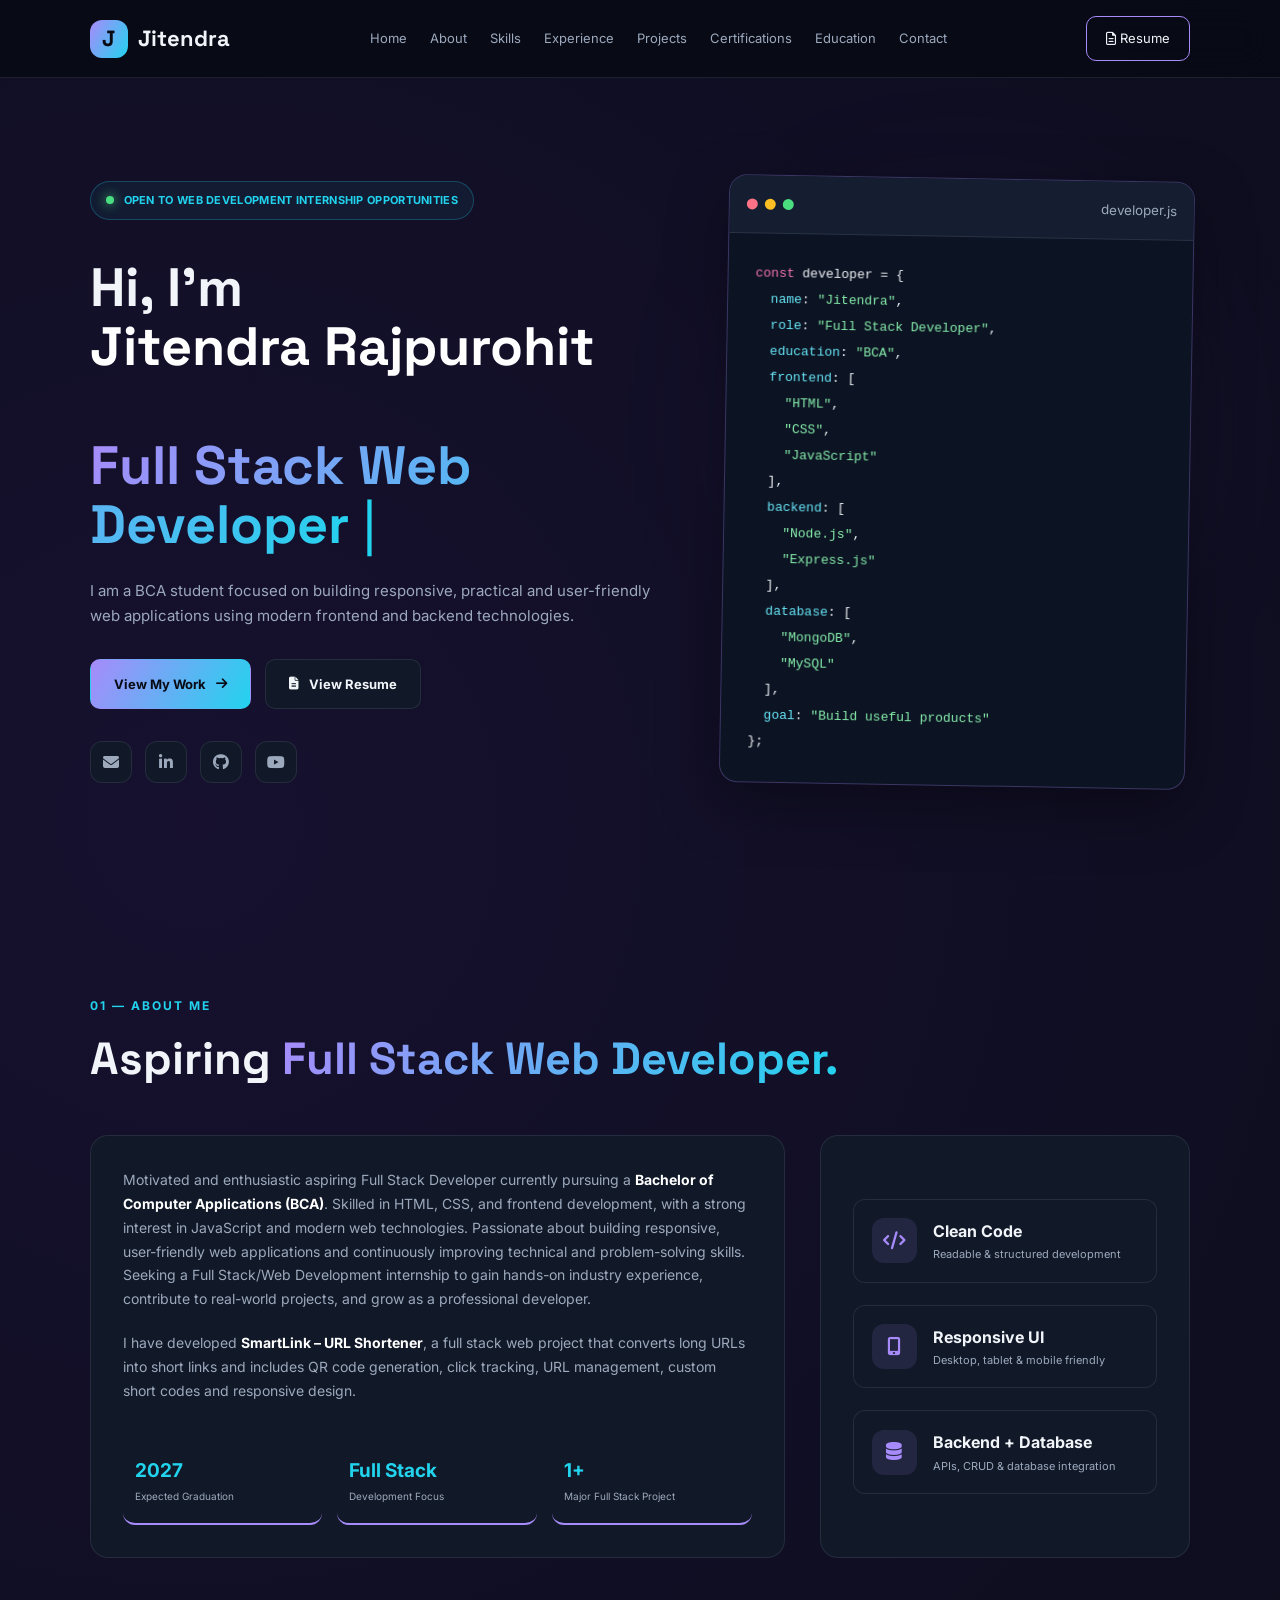
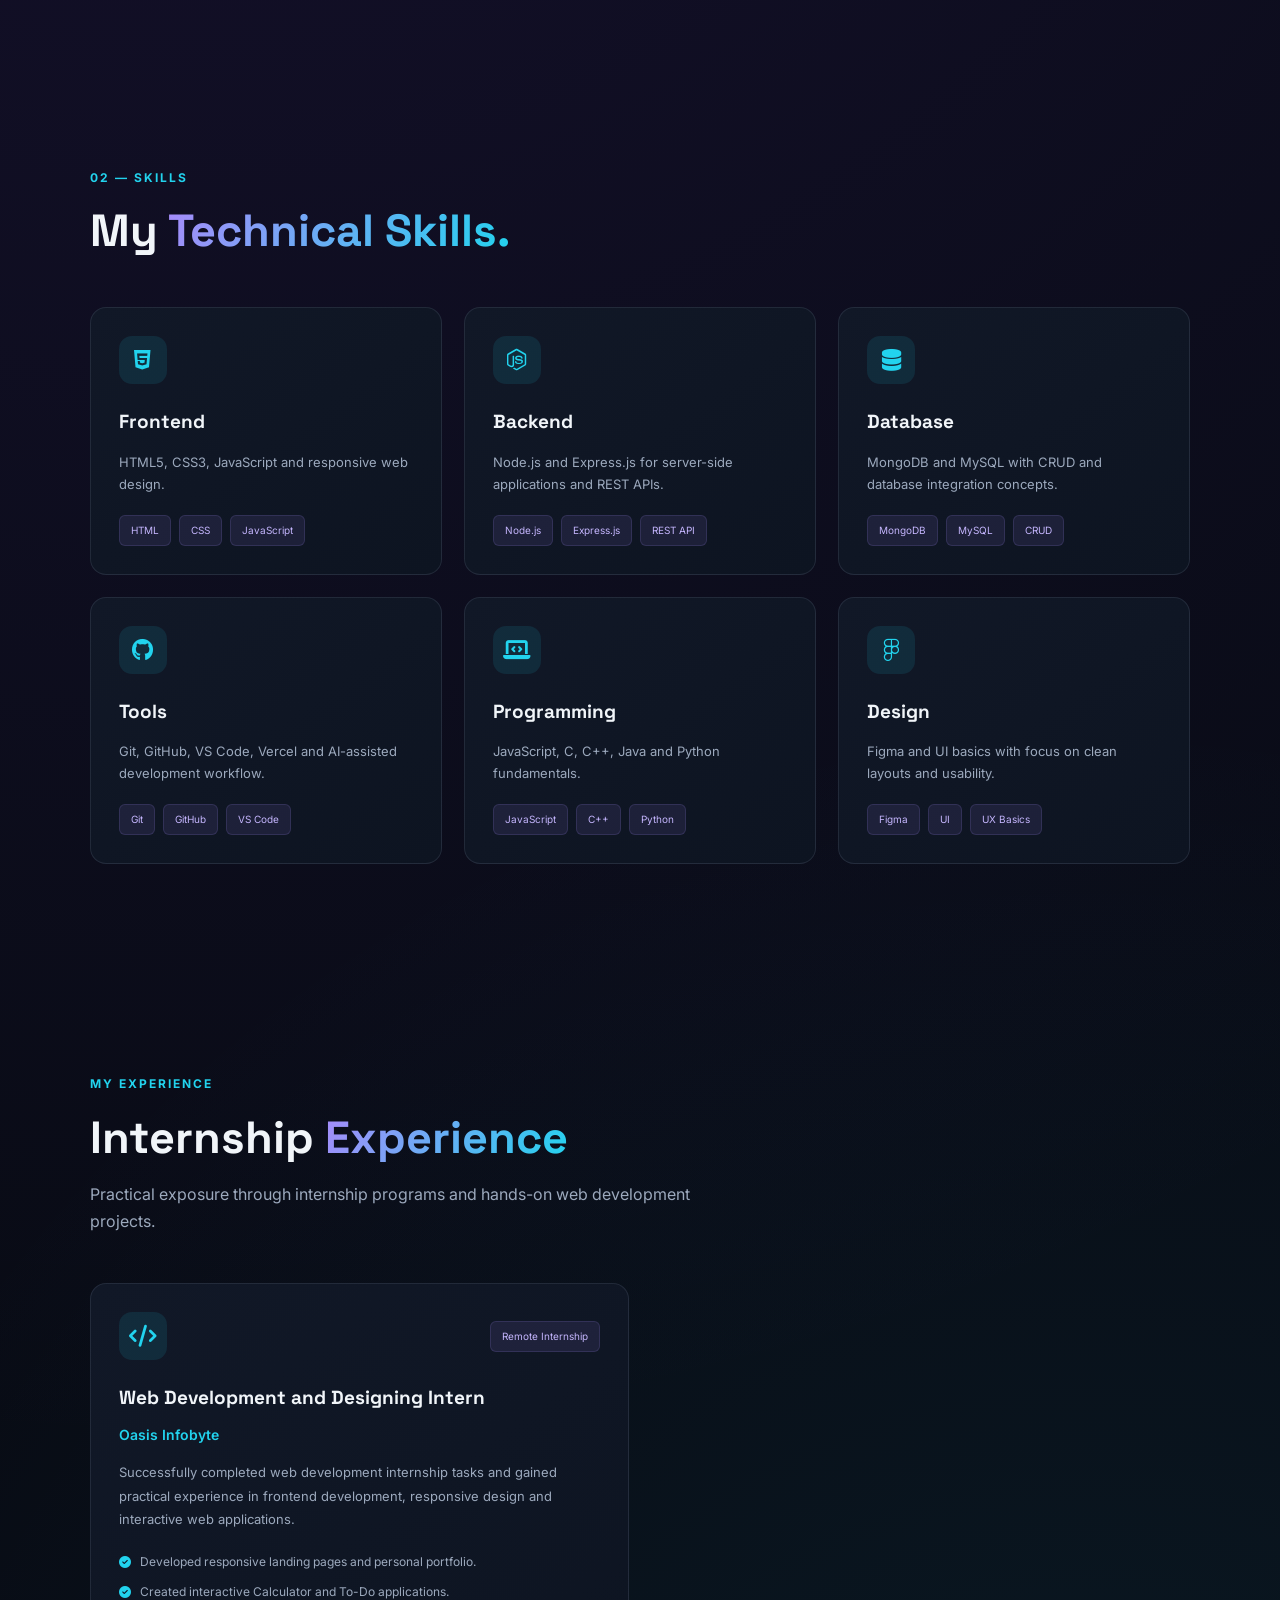
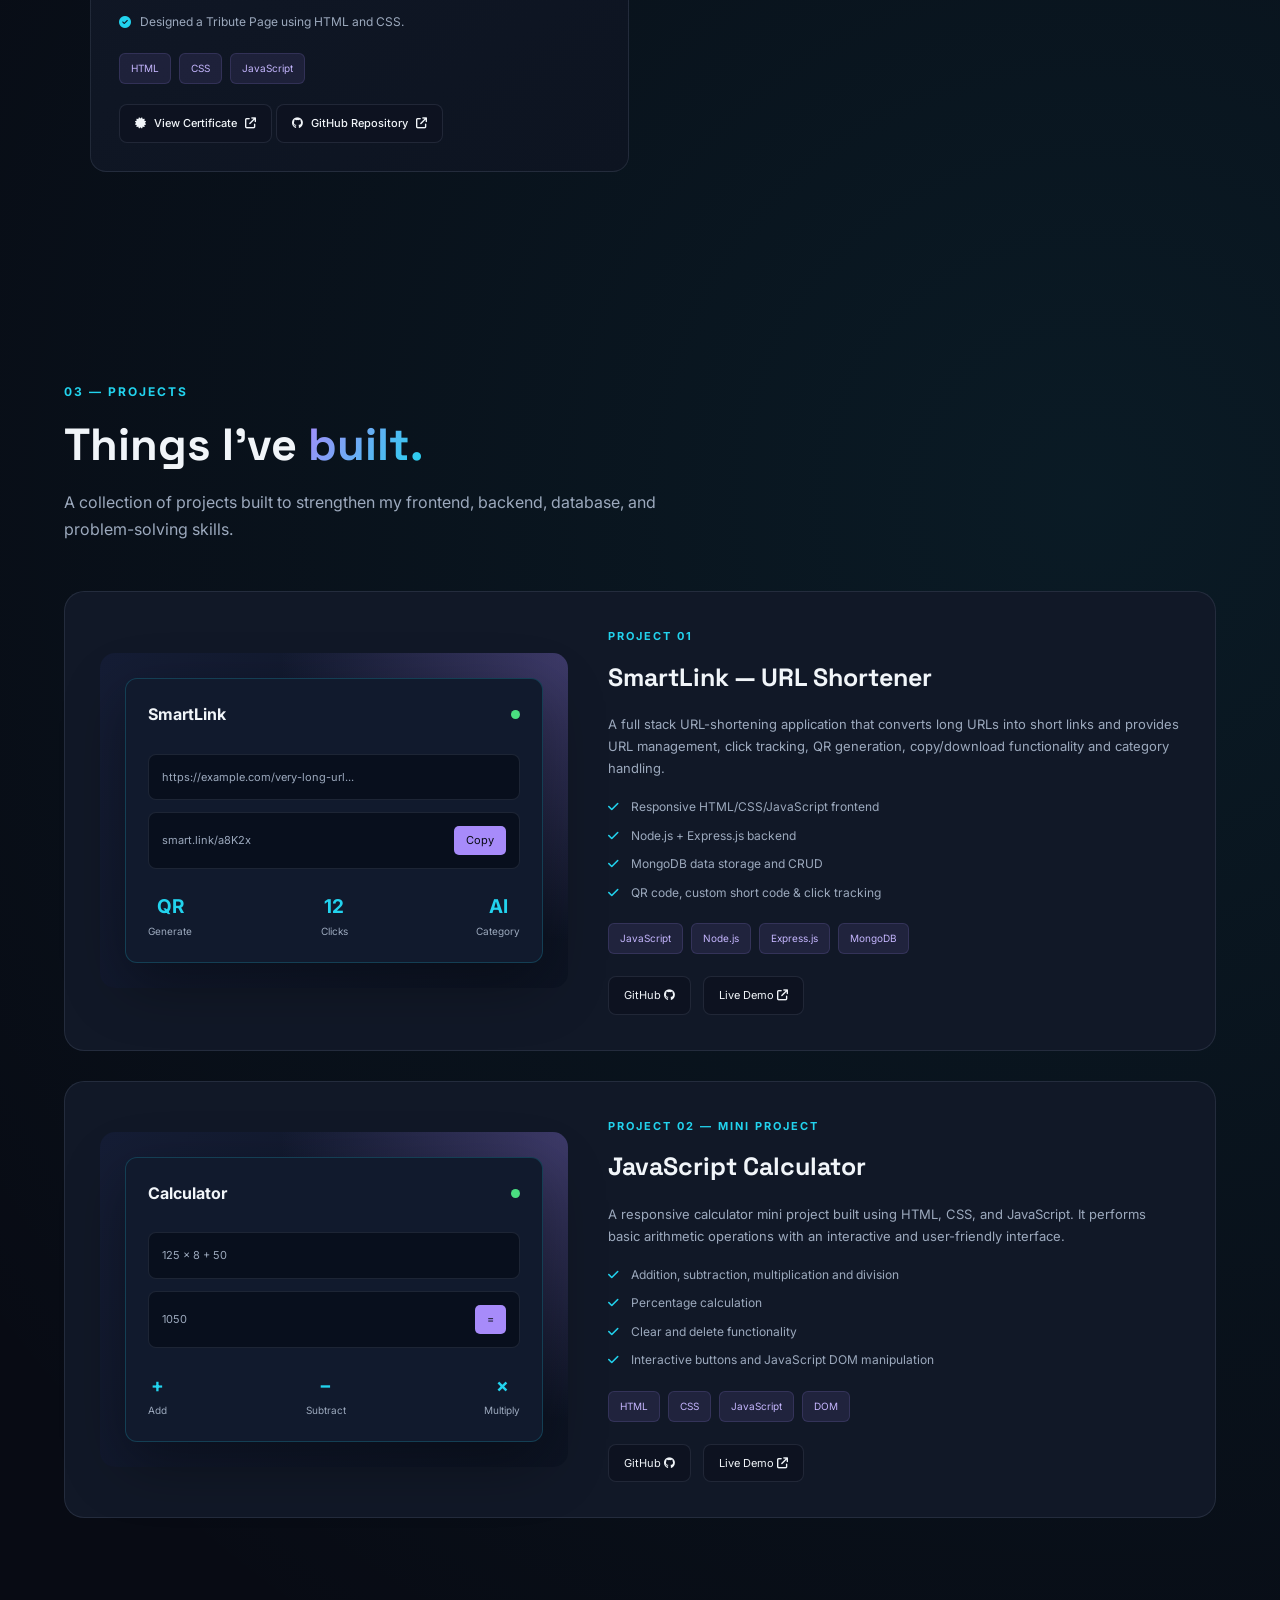
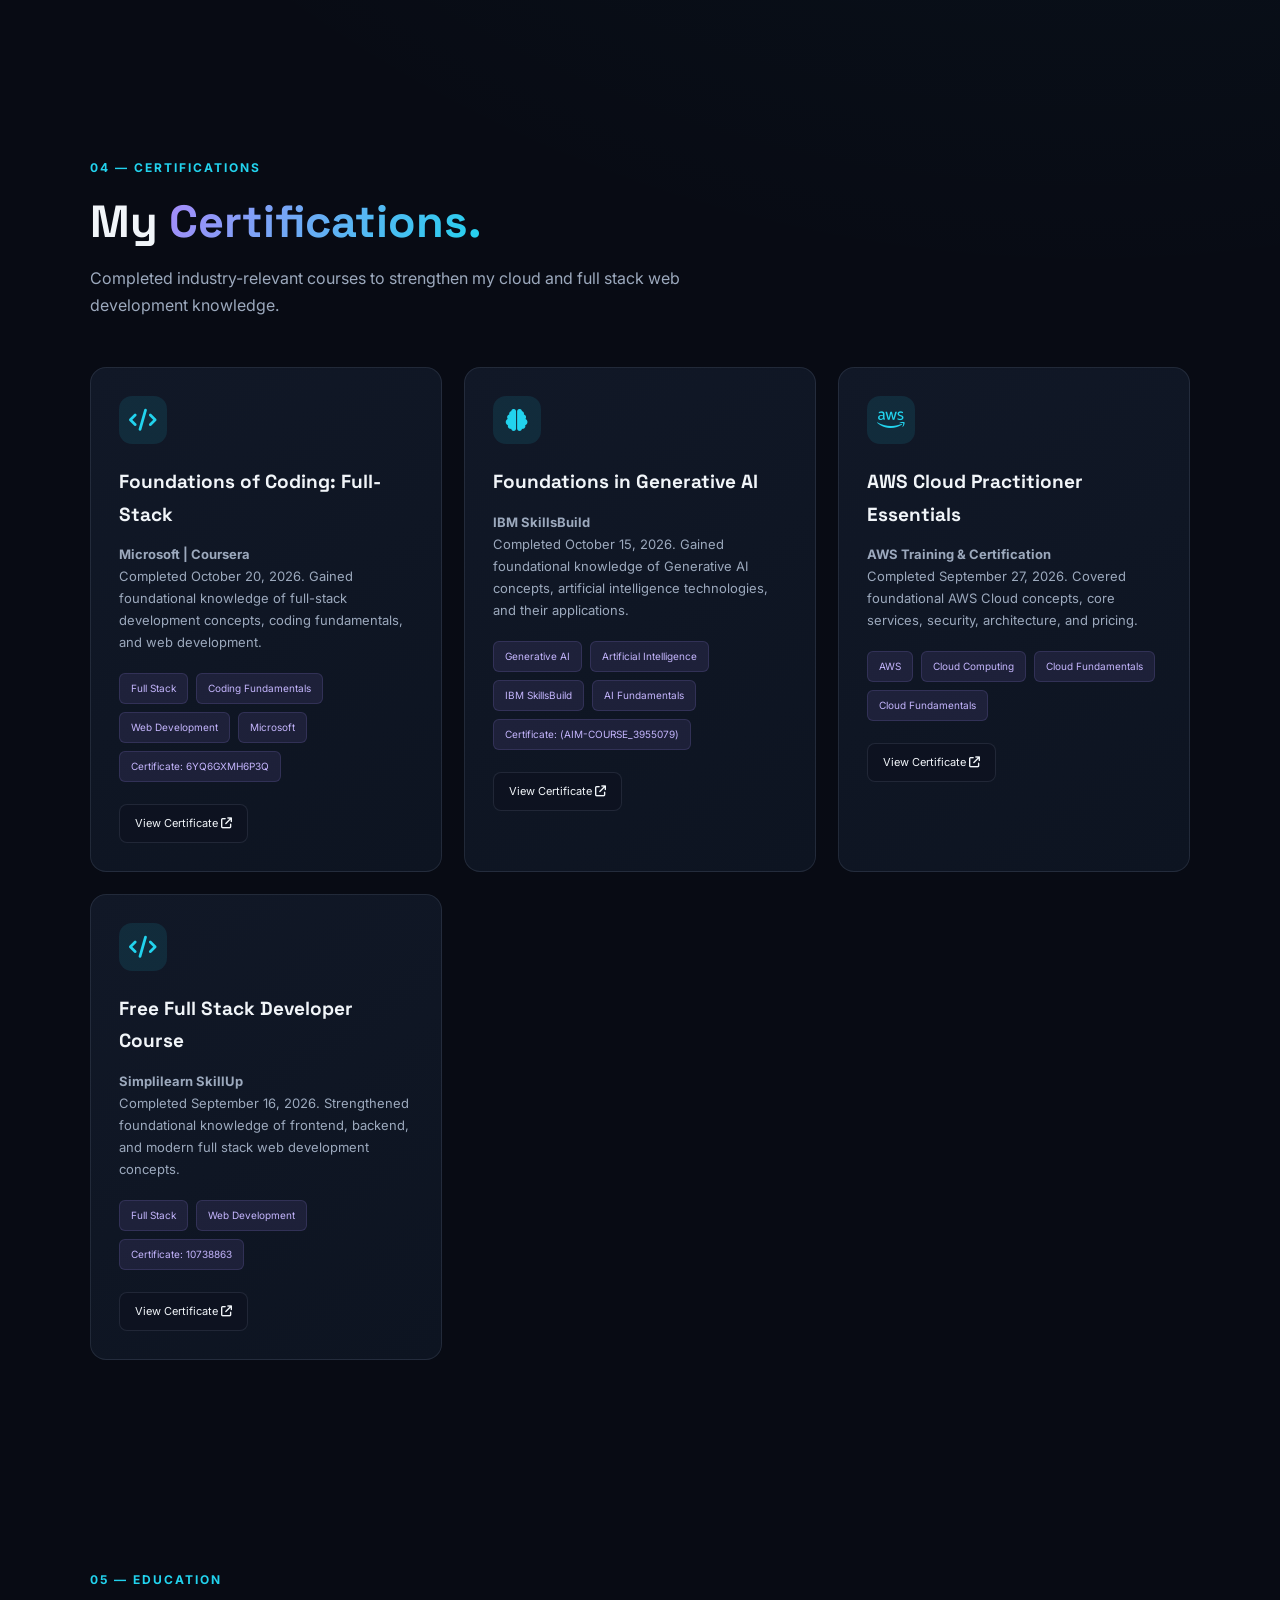
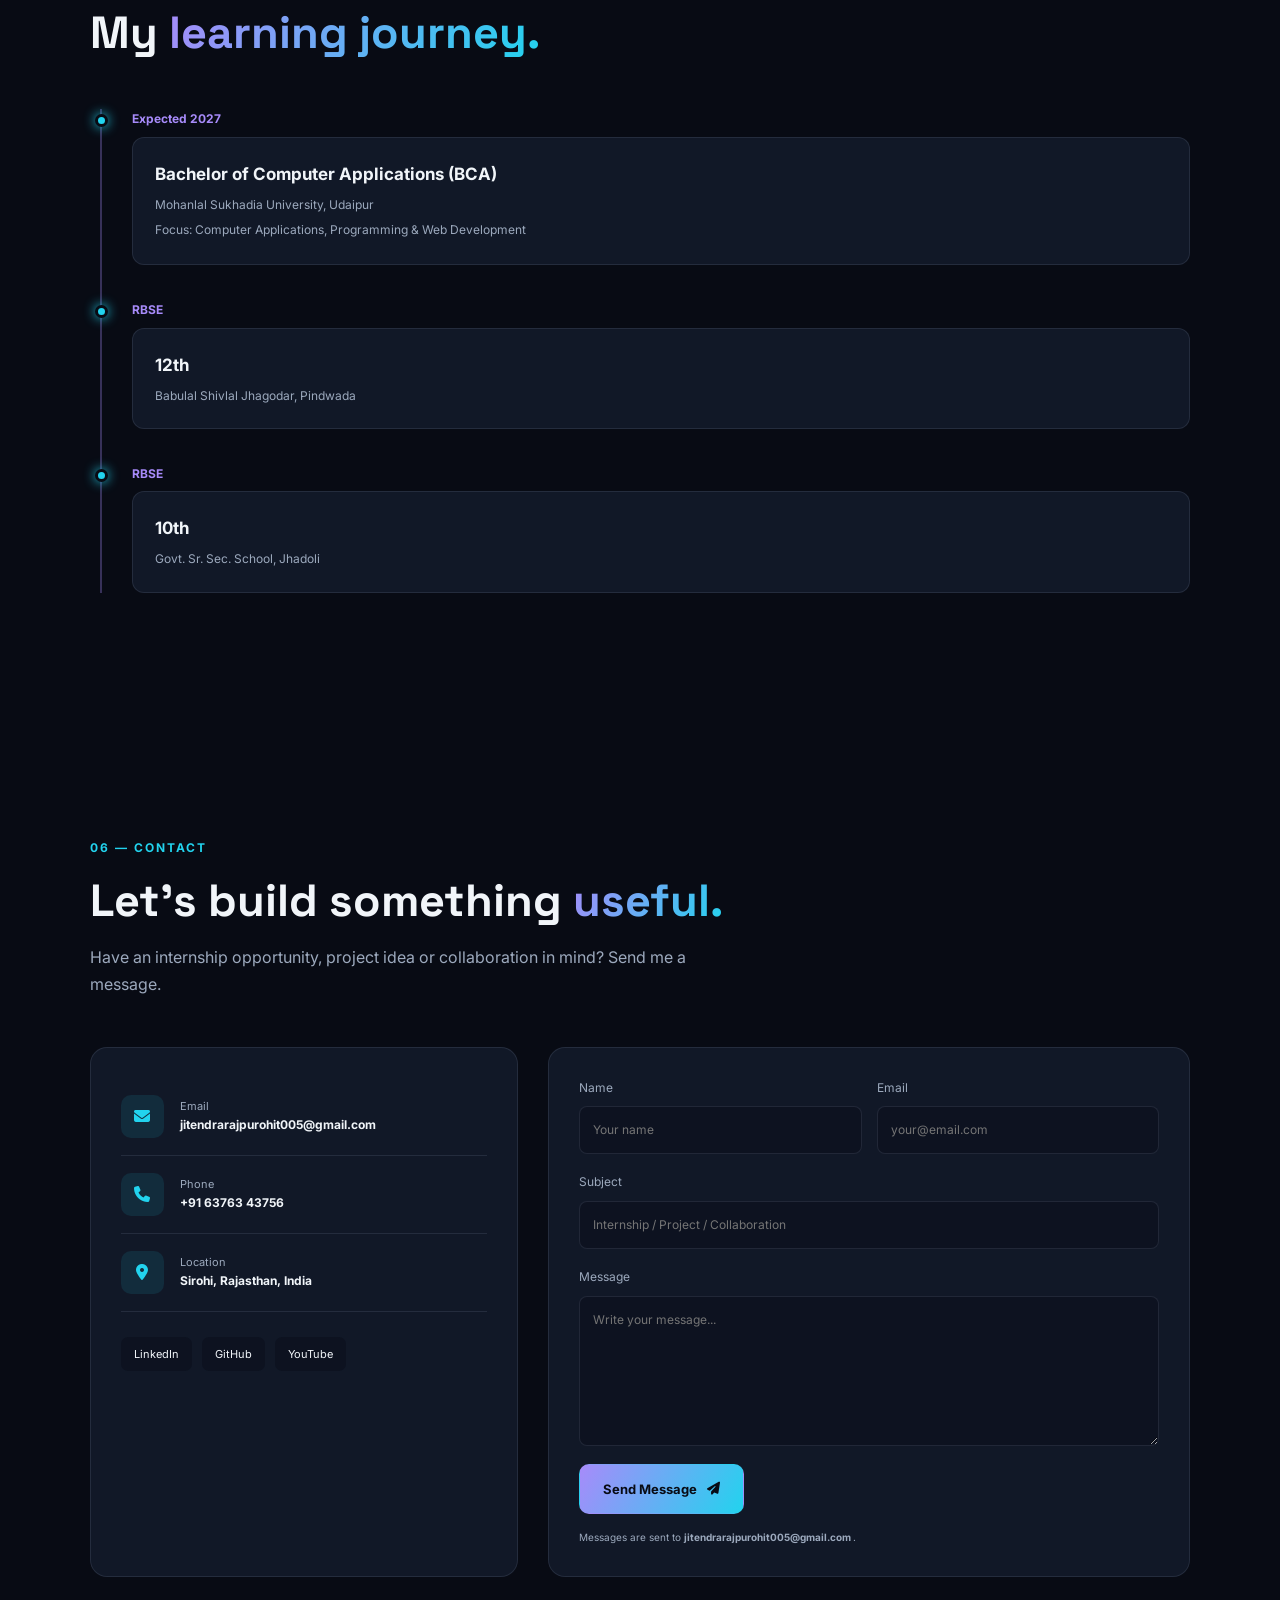
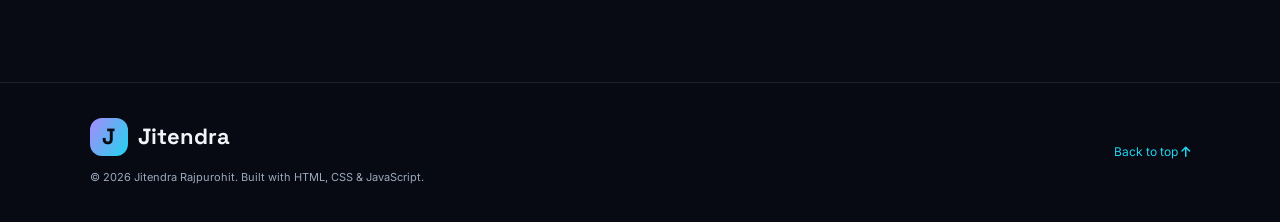
==== commit 1a2e0913: "Update index file" ====
--- a/index.html
+++ b/index.html
@@ -118,7 +118,7 @@
 
           <div class="socials">
             <a
-              href="mailto:jitendrarajpurohit004@gmail.com"
+              href="mailto:jitendrarajpurohit005@gmail.com"
               aria-label="Send email to Jitendra"
             >
               <i class="fa-solid fa-envelope" aria-hidden="true"></i>
@@ -950,13 +950,15 @@
             <!-- EMAIL -->
             <a
               class="contact-item"
-              href="mailto:jitendrarajpurohit004@gmail.com"
+              href="mailto:jitendrarajpurohit005@gmail.com"
+              target="_blank"
+              rel="noopener noreferrer"
             >
               <i class="fa-solid fa-envelope" aria-hidden="true"></i>
 
               <div>
                 <small>Email</small>
-                <strong> jitendrarajpurohit004@gmail.com </strong>
+                <strong> jitendrarajpurohit005@gmail.com </strong>
               </div>
             </a>
 
@@ -1011,7 +1013,7 @@
           <!-- ================= CONTACT FORM ================= -->
           <form
             class="contact-form reveal"
-            action="https://formsubmit.co/jitendrarajpurohit004@gmail.com"
+            action="https://formsubmit.co/jitendrarajpurohit005@gmail.com"
             method="POST"
           >
             <!-- EMAIL SUBJECT -->
@@ -1091,7 +1093,7 @@
 
             <p class="form-note">
               Messages are sent to
-              <strong> jitendrarajpurohit004@gmail.com </strong>.
+              <strong> jitendrarajpurohit005@gmail.com </strong>.
             </p>
           </form>
         </div>
